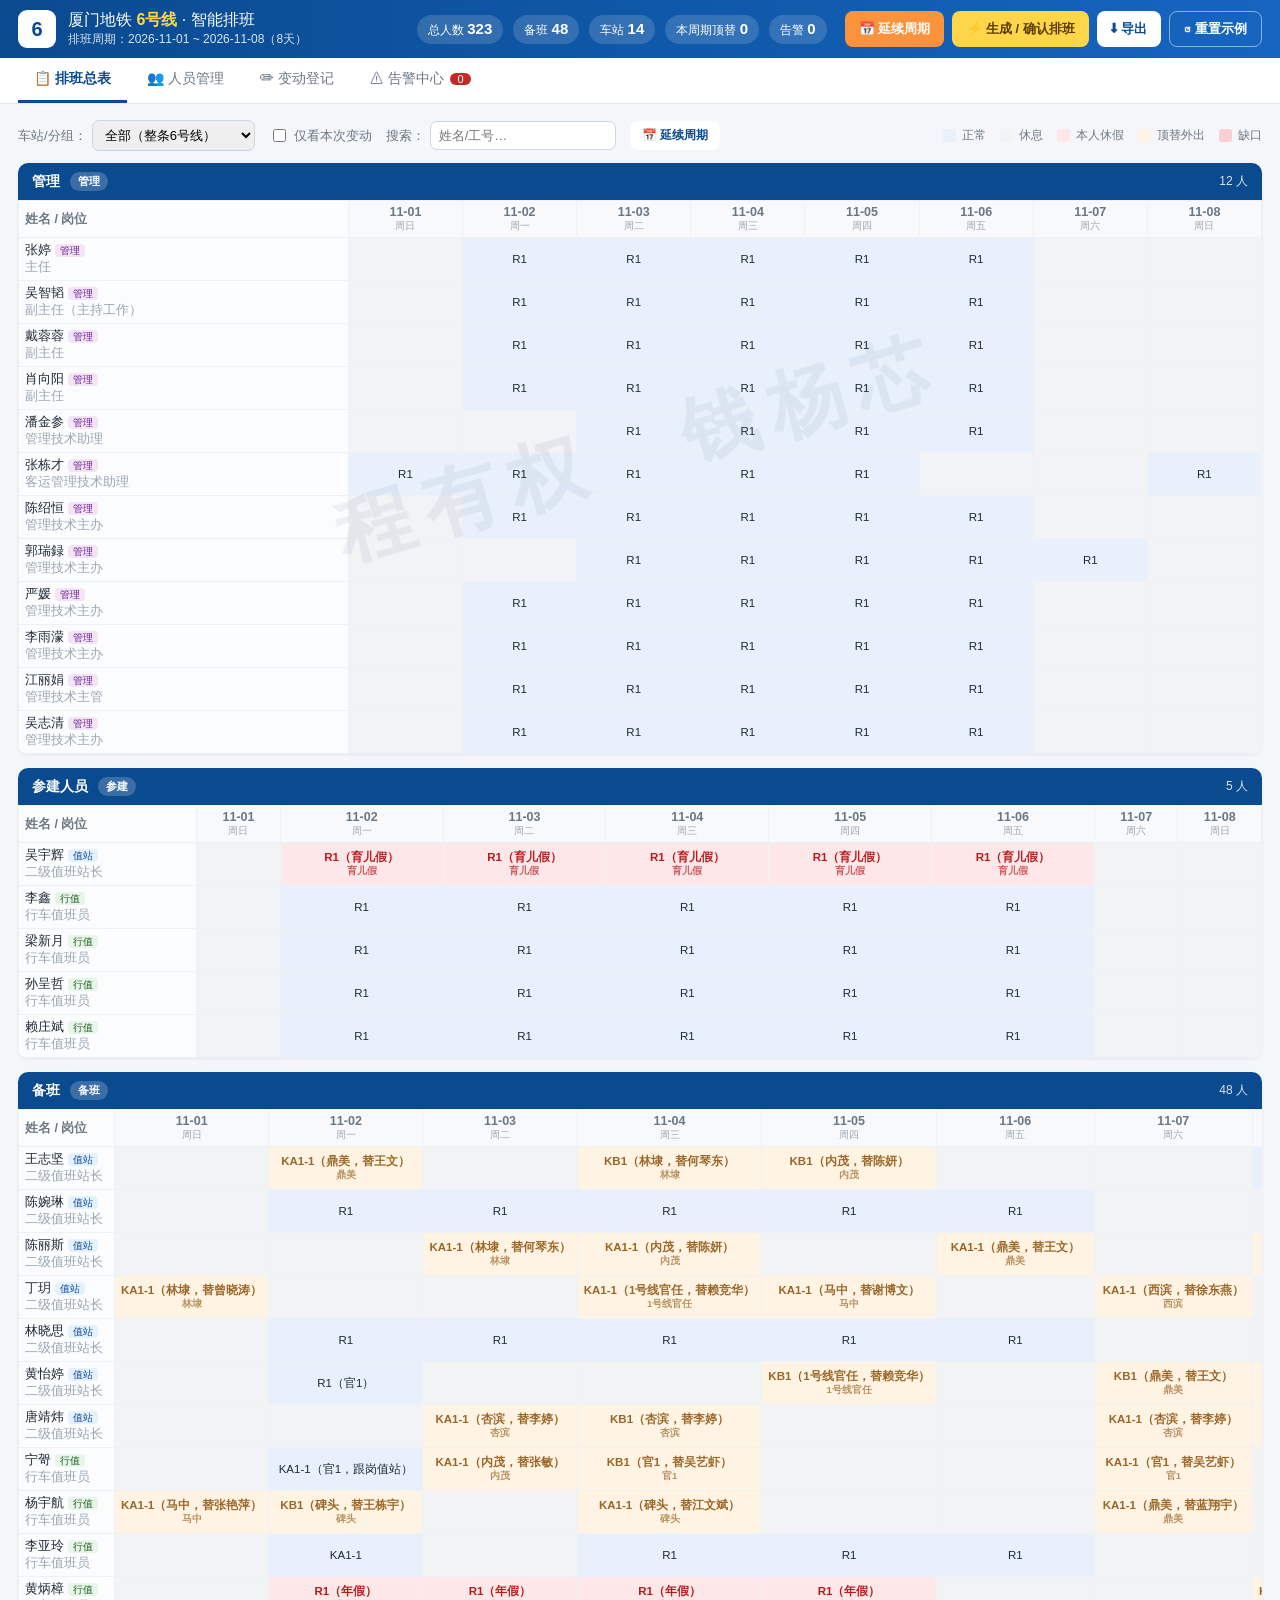
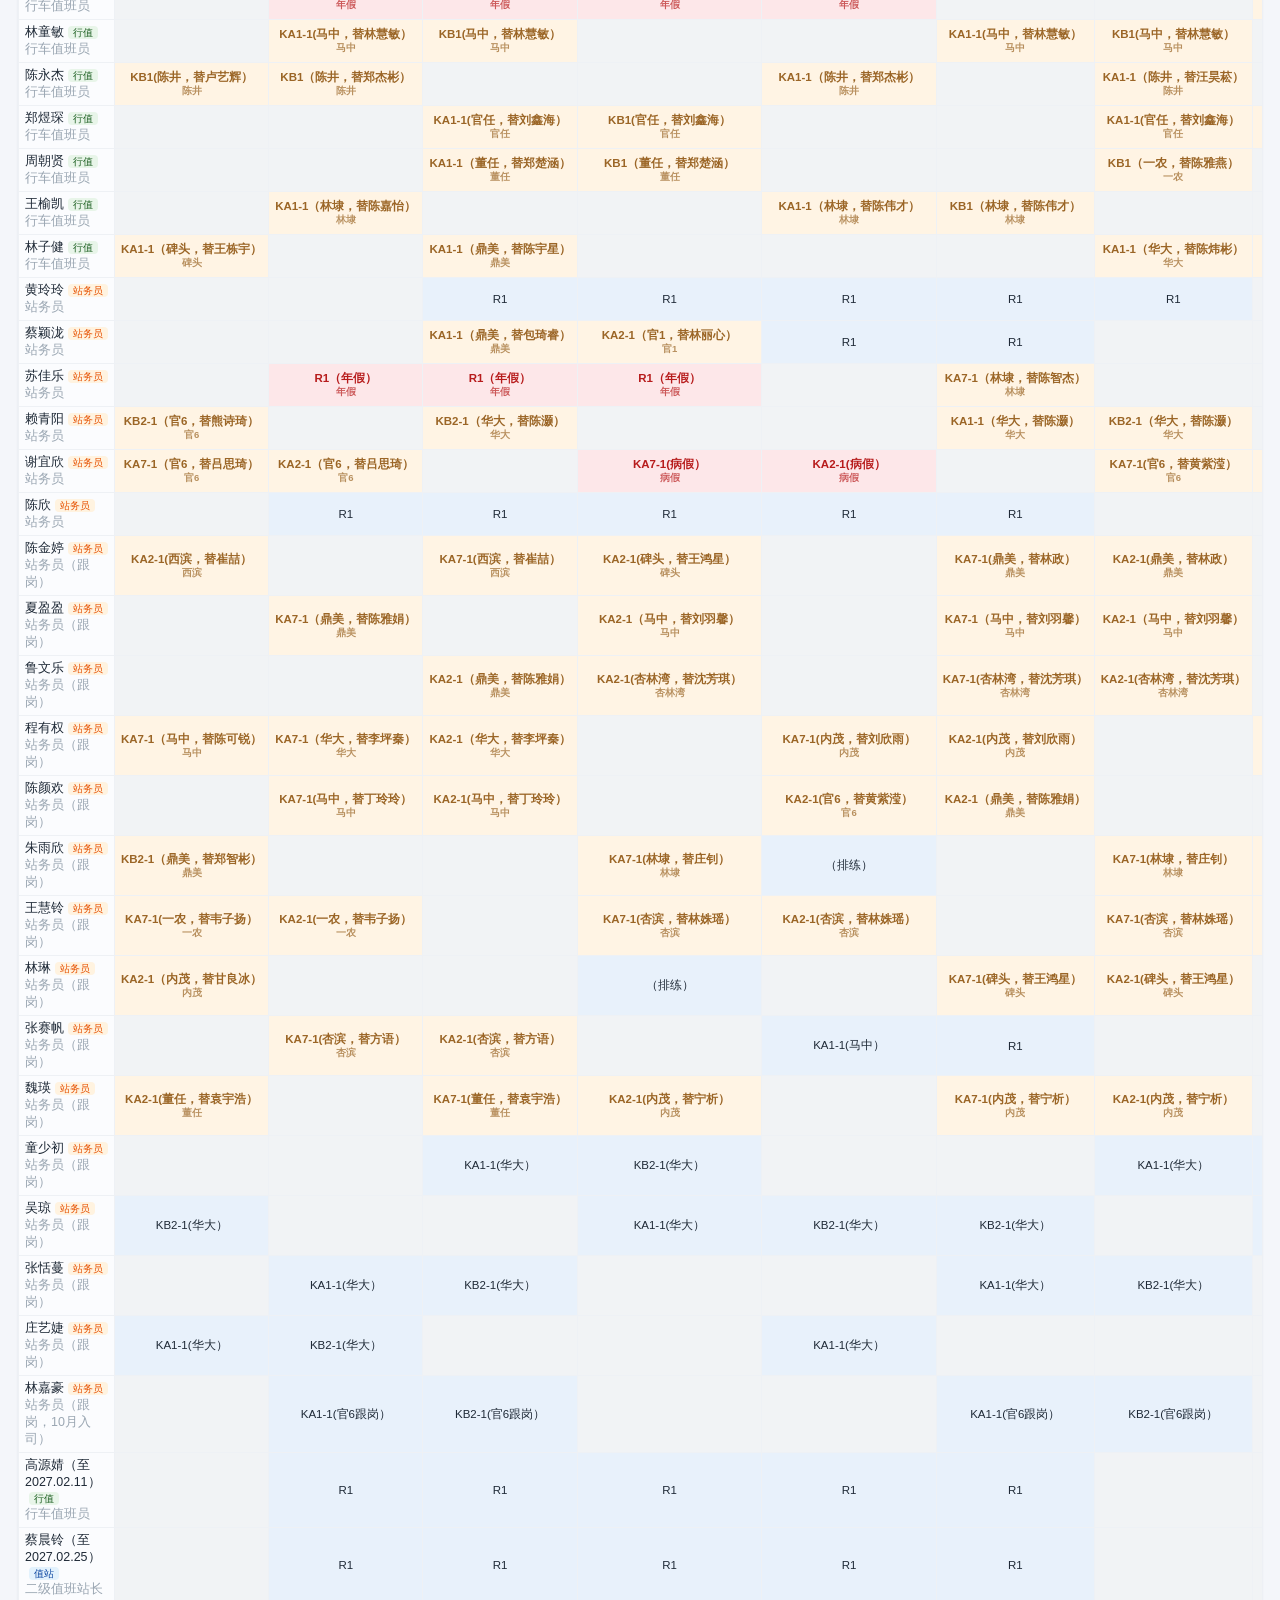
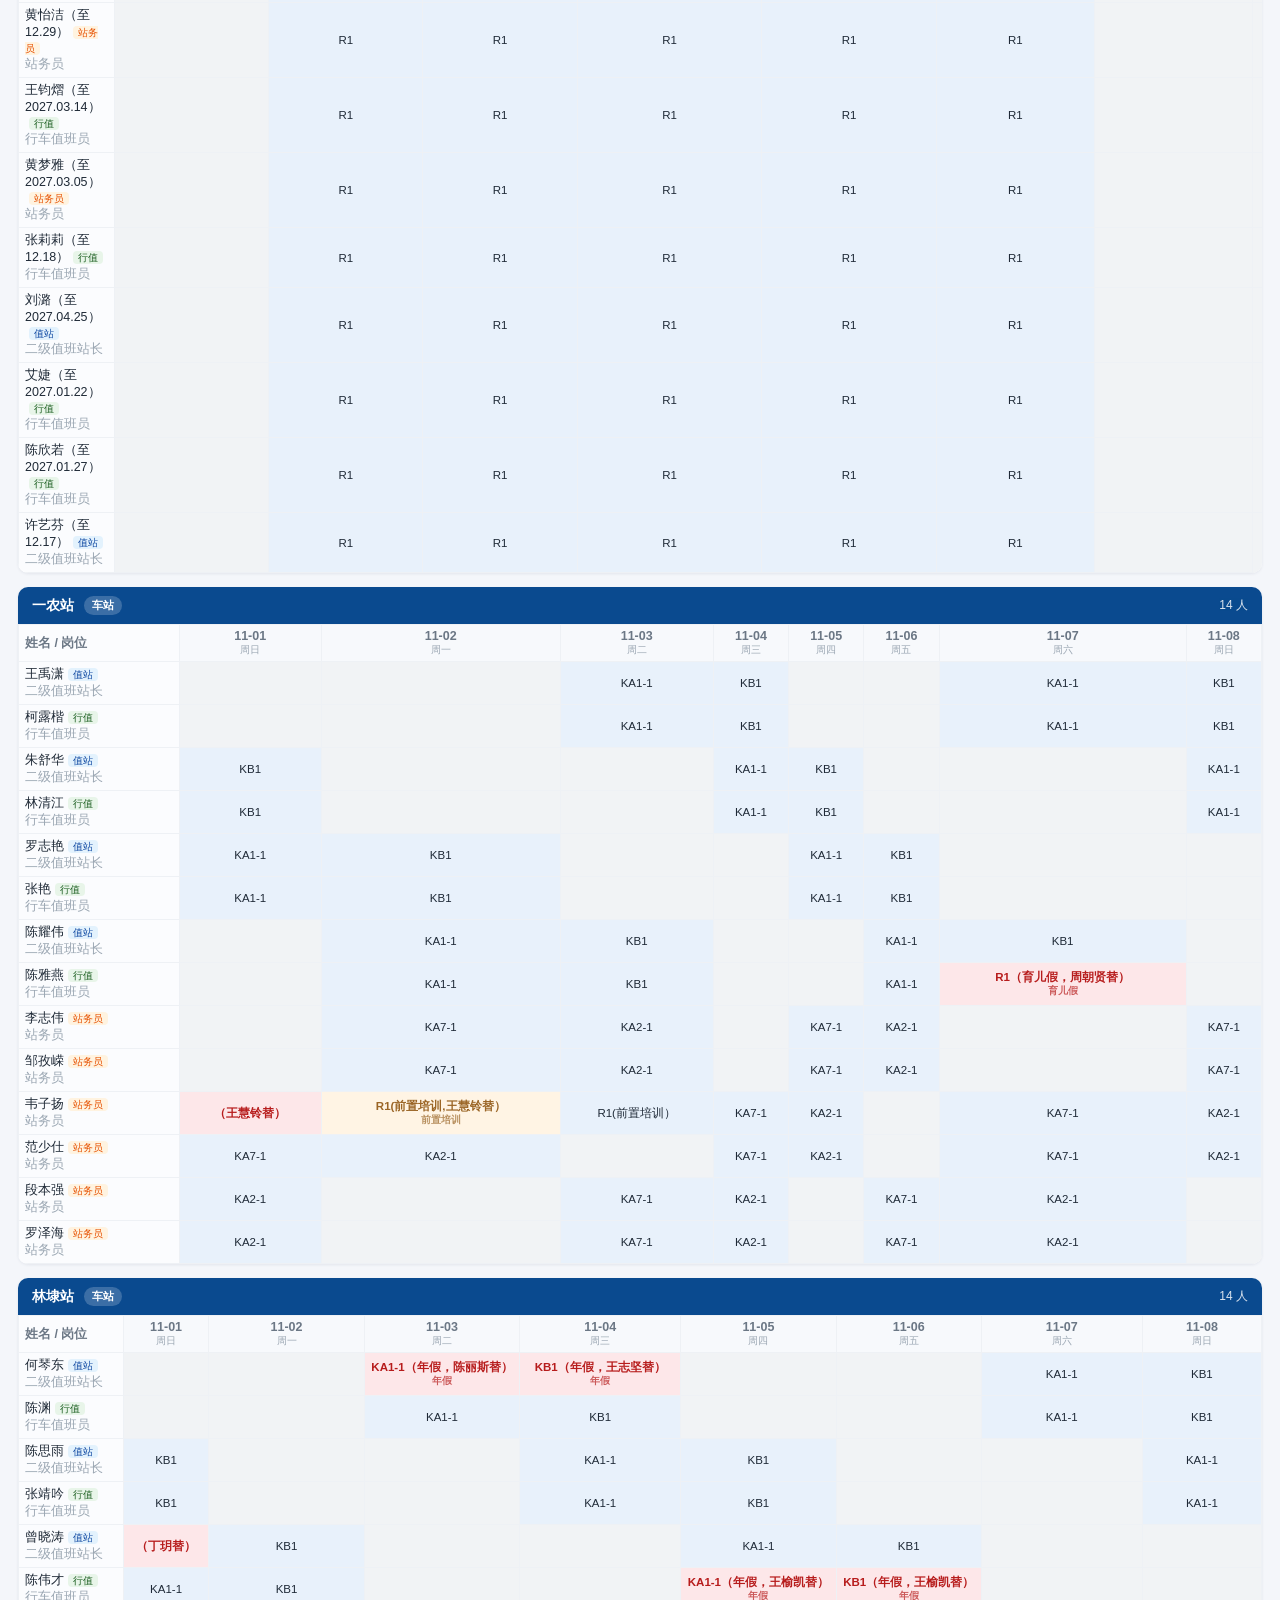
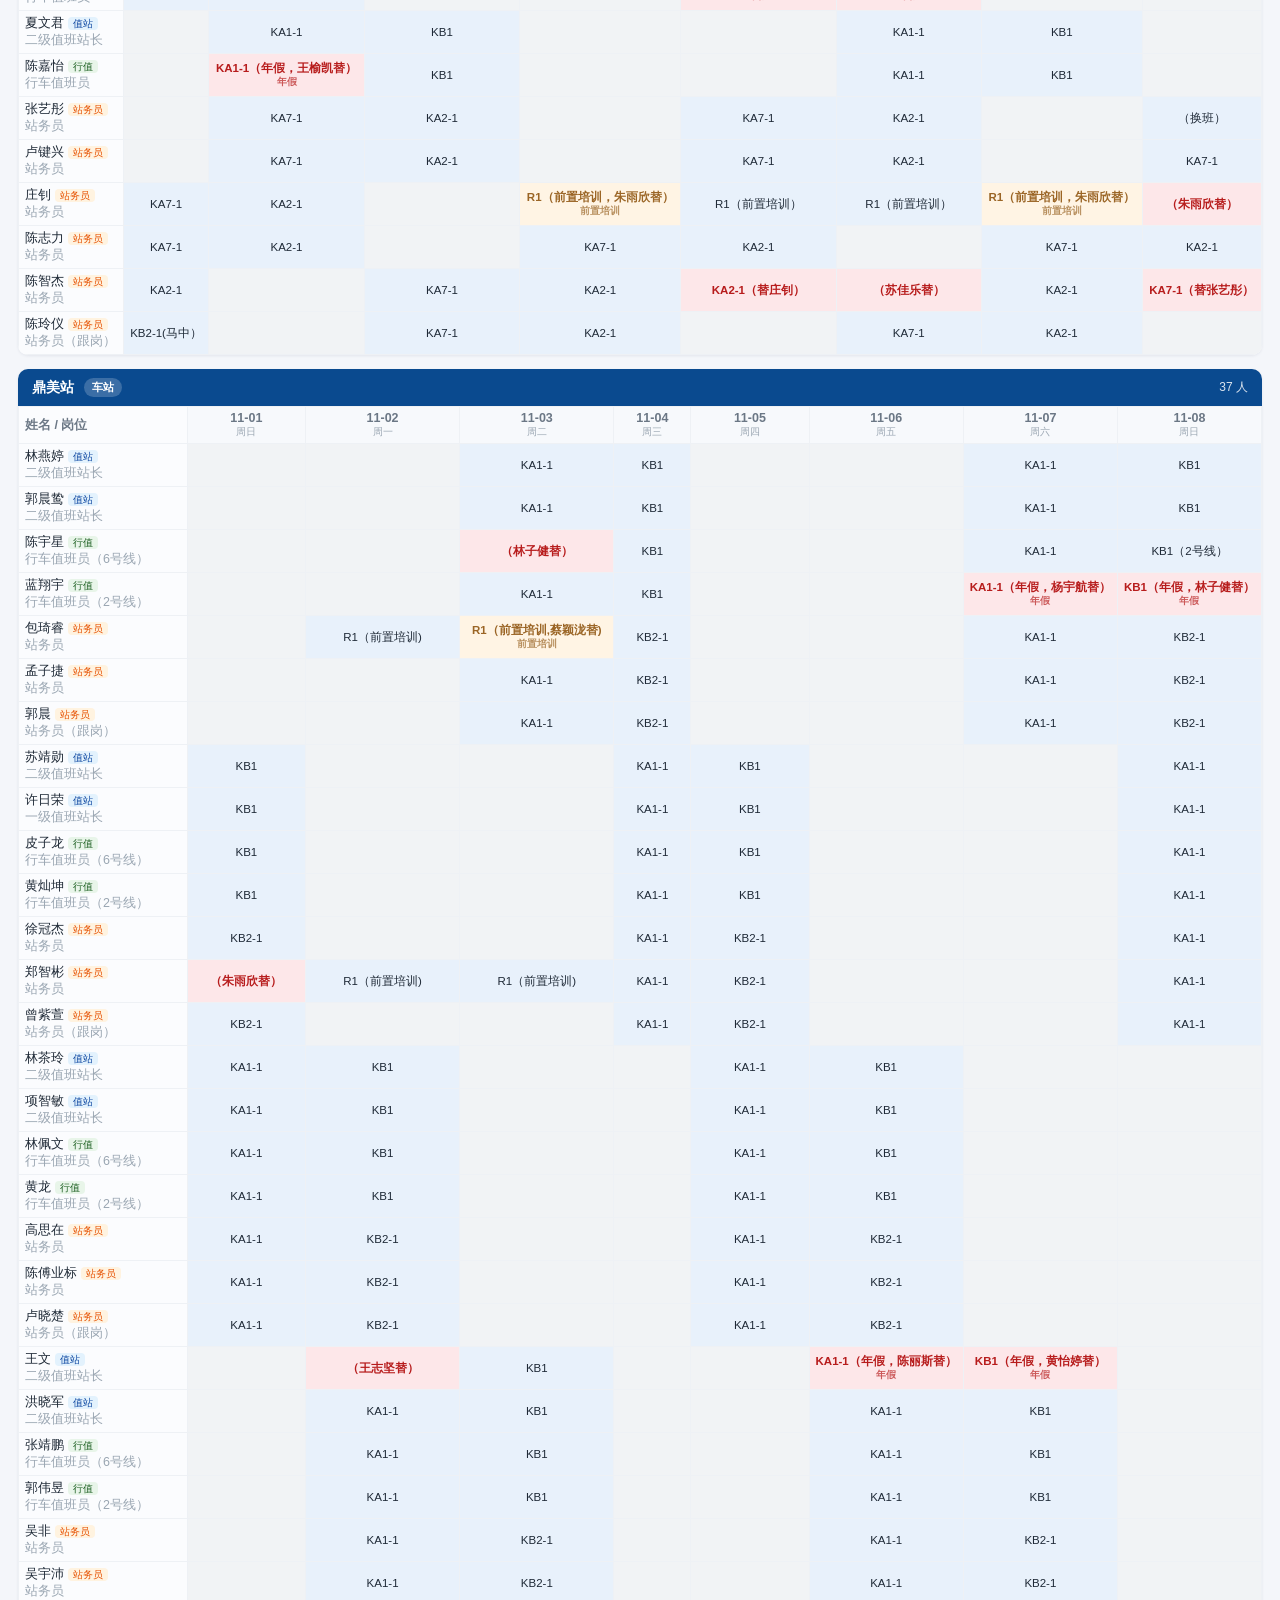
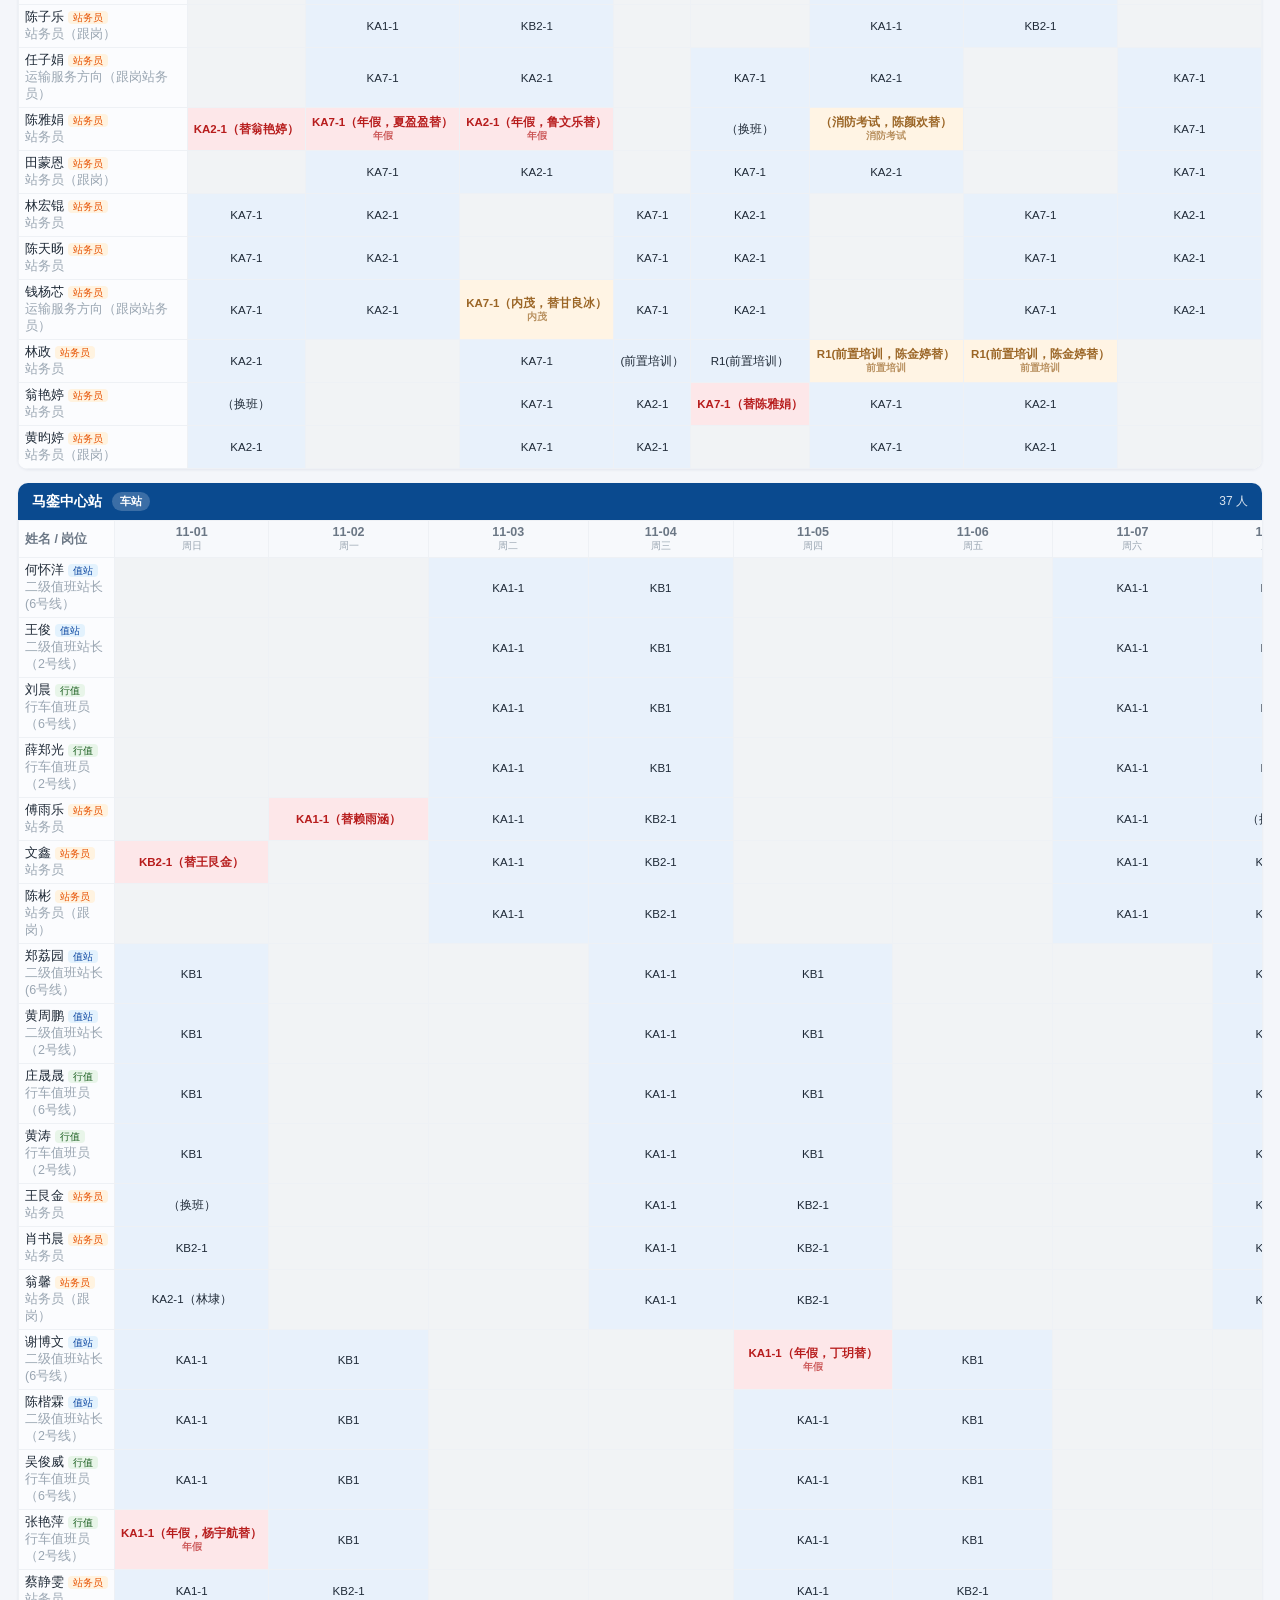
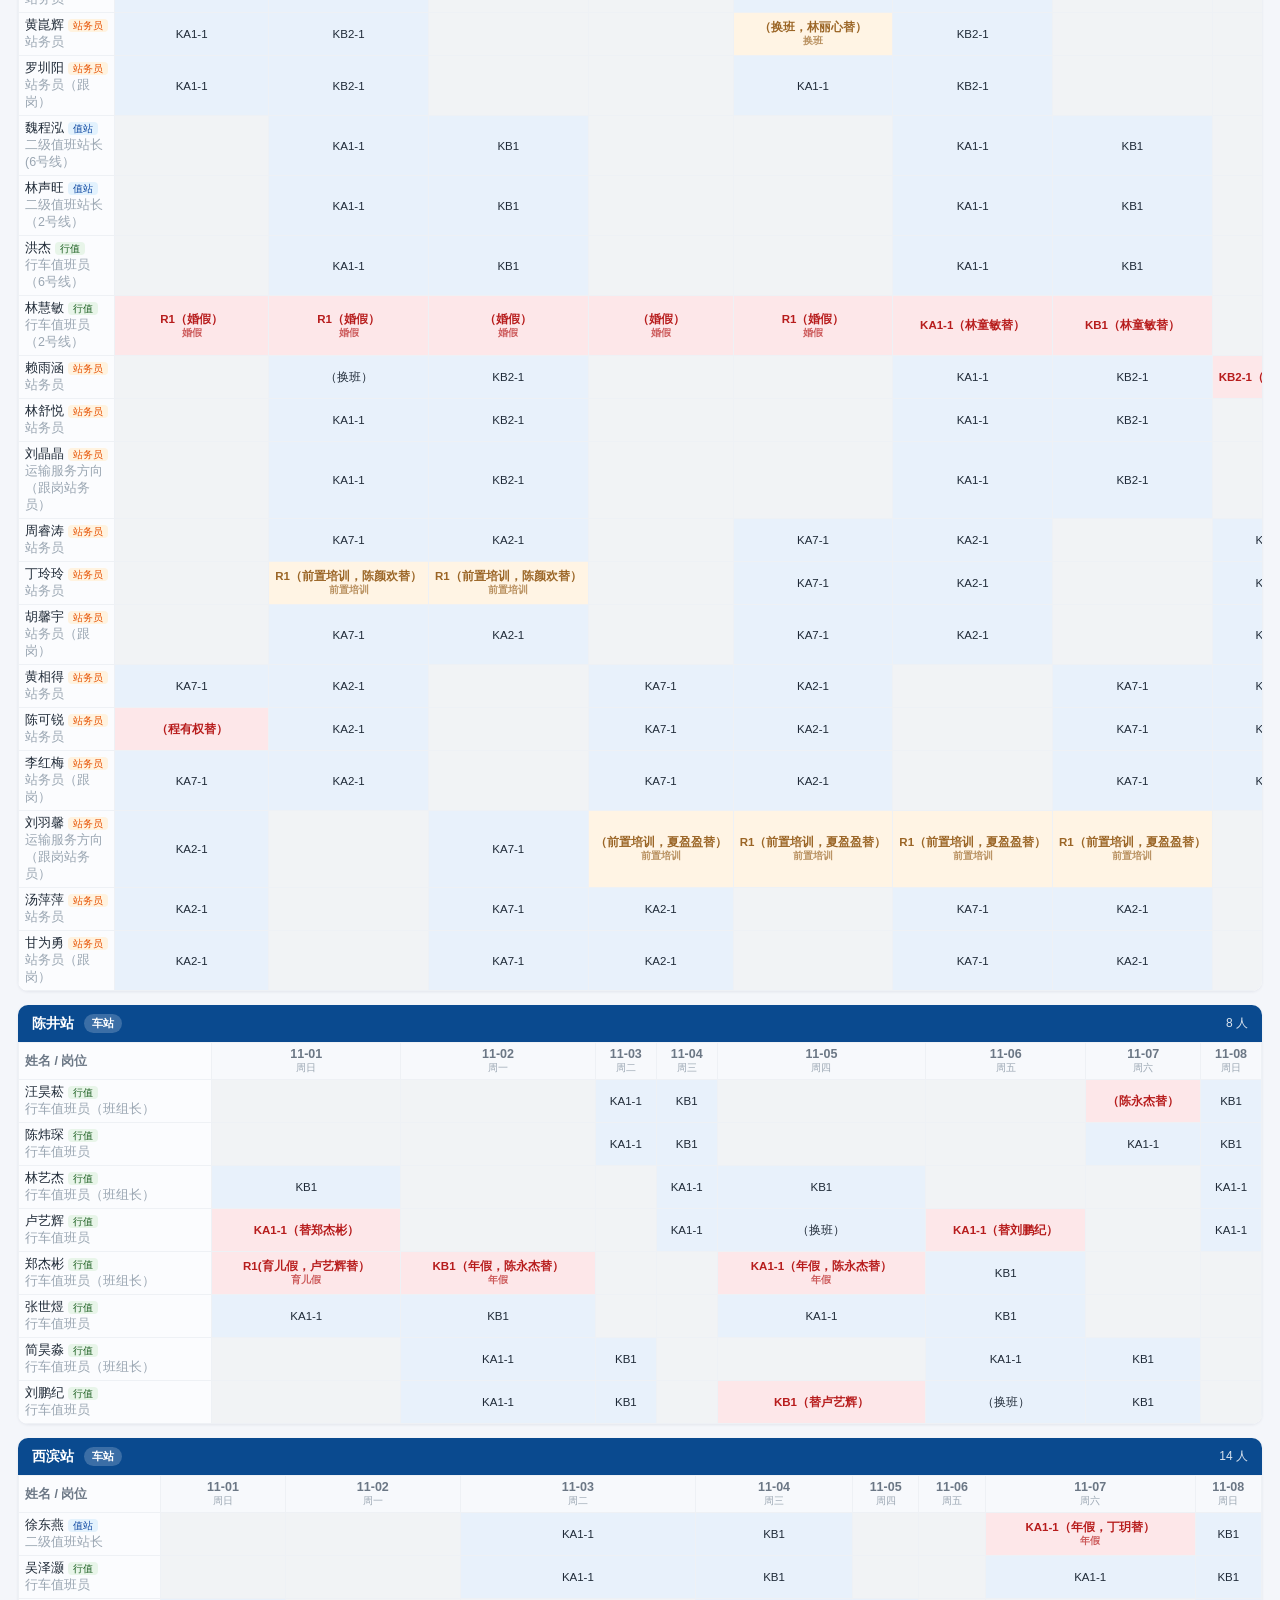
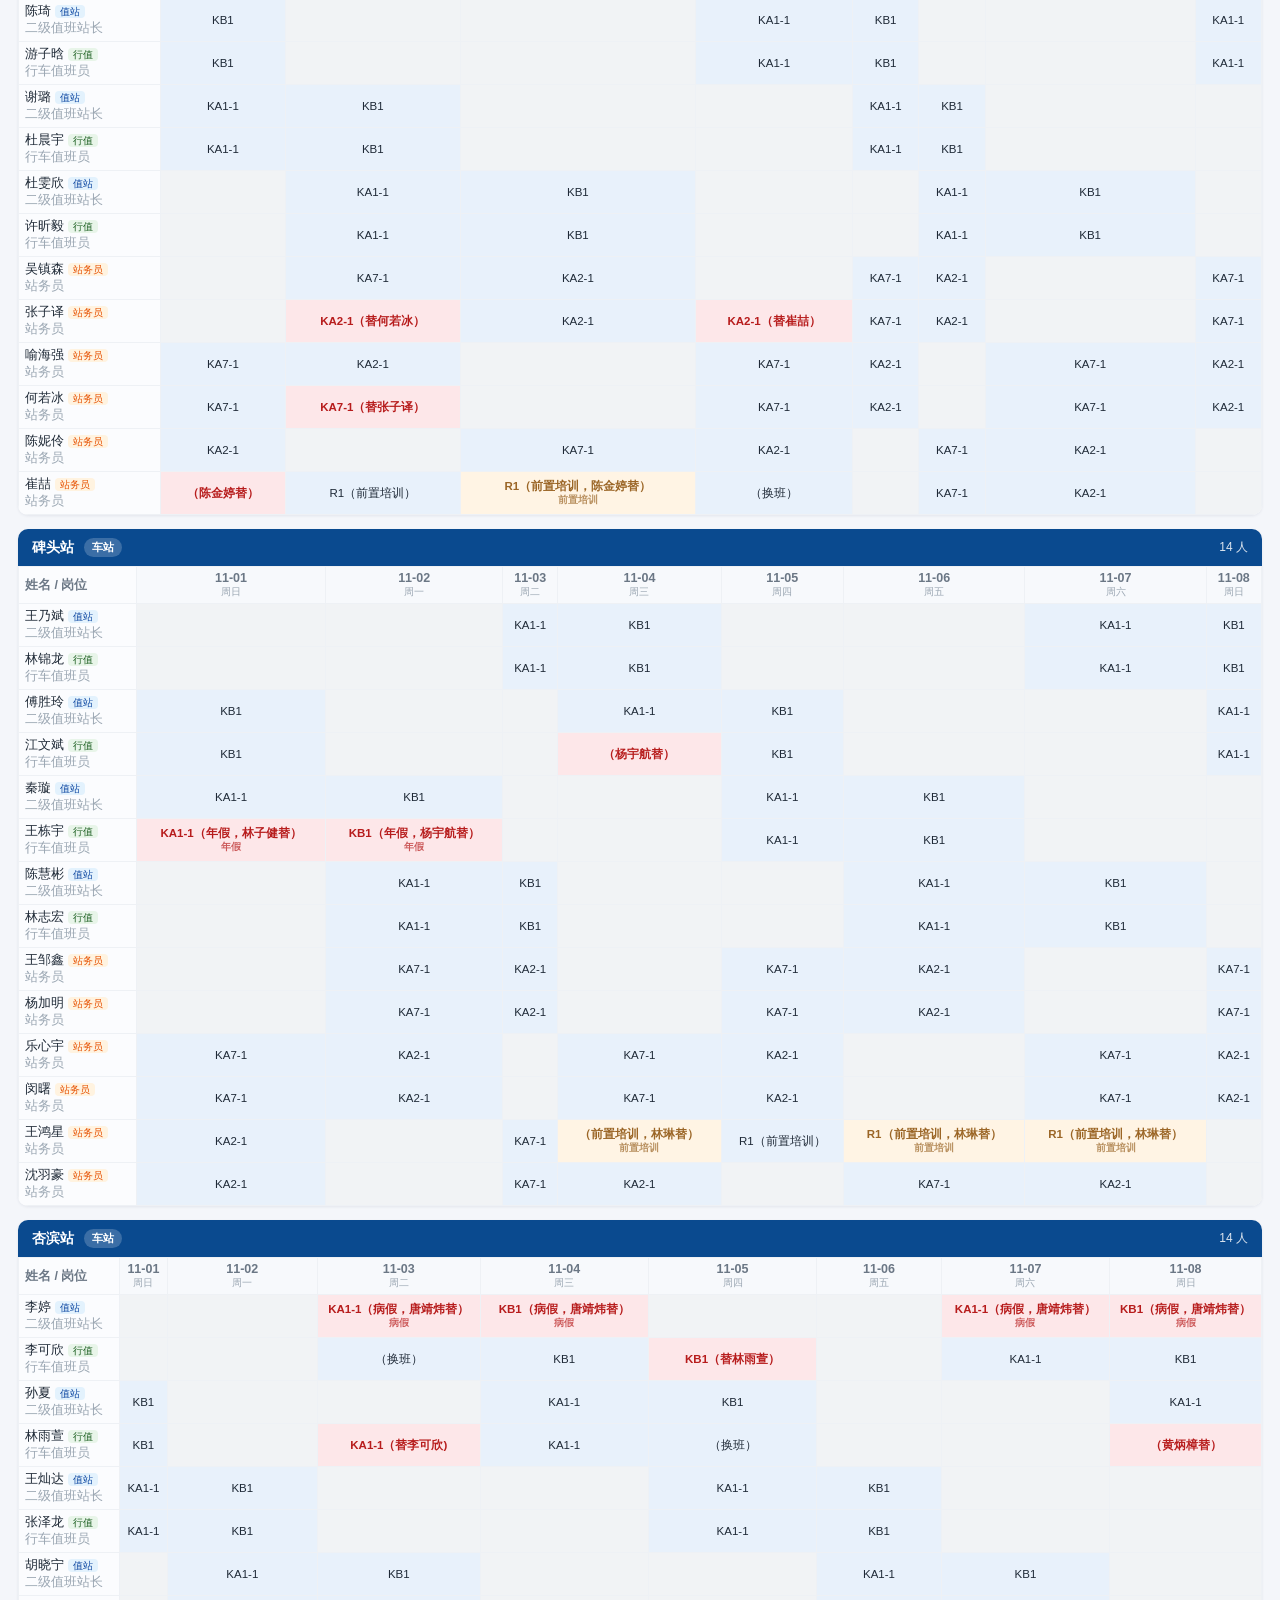
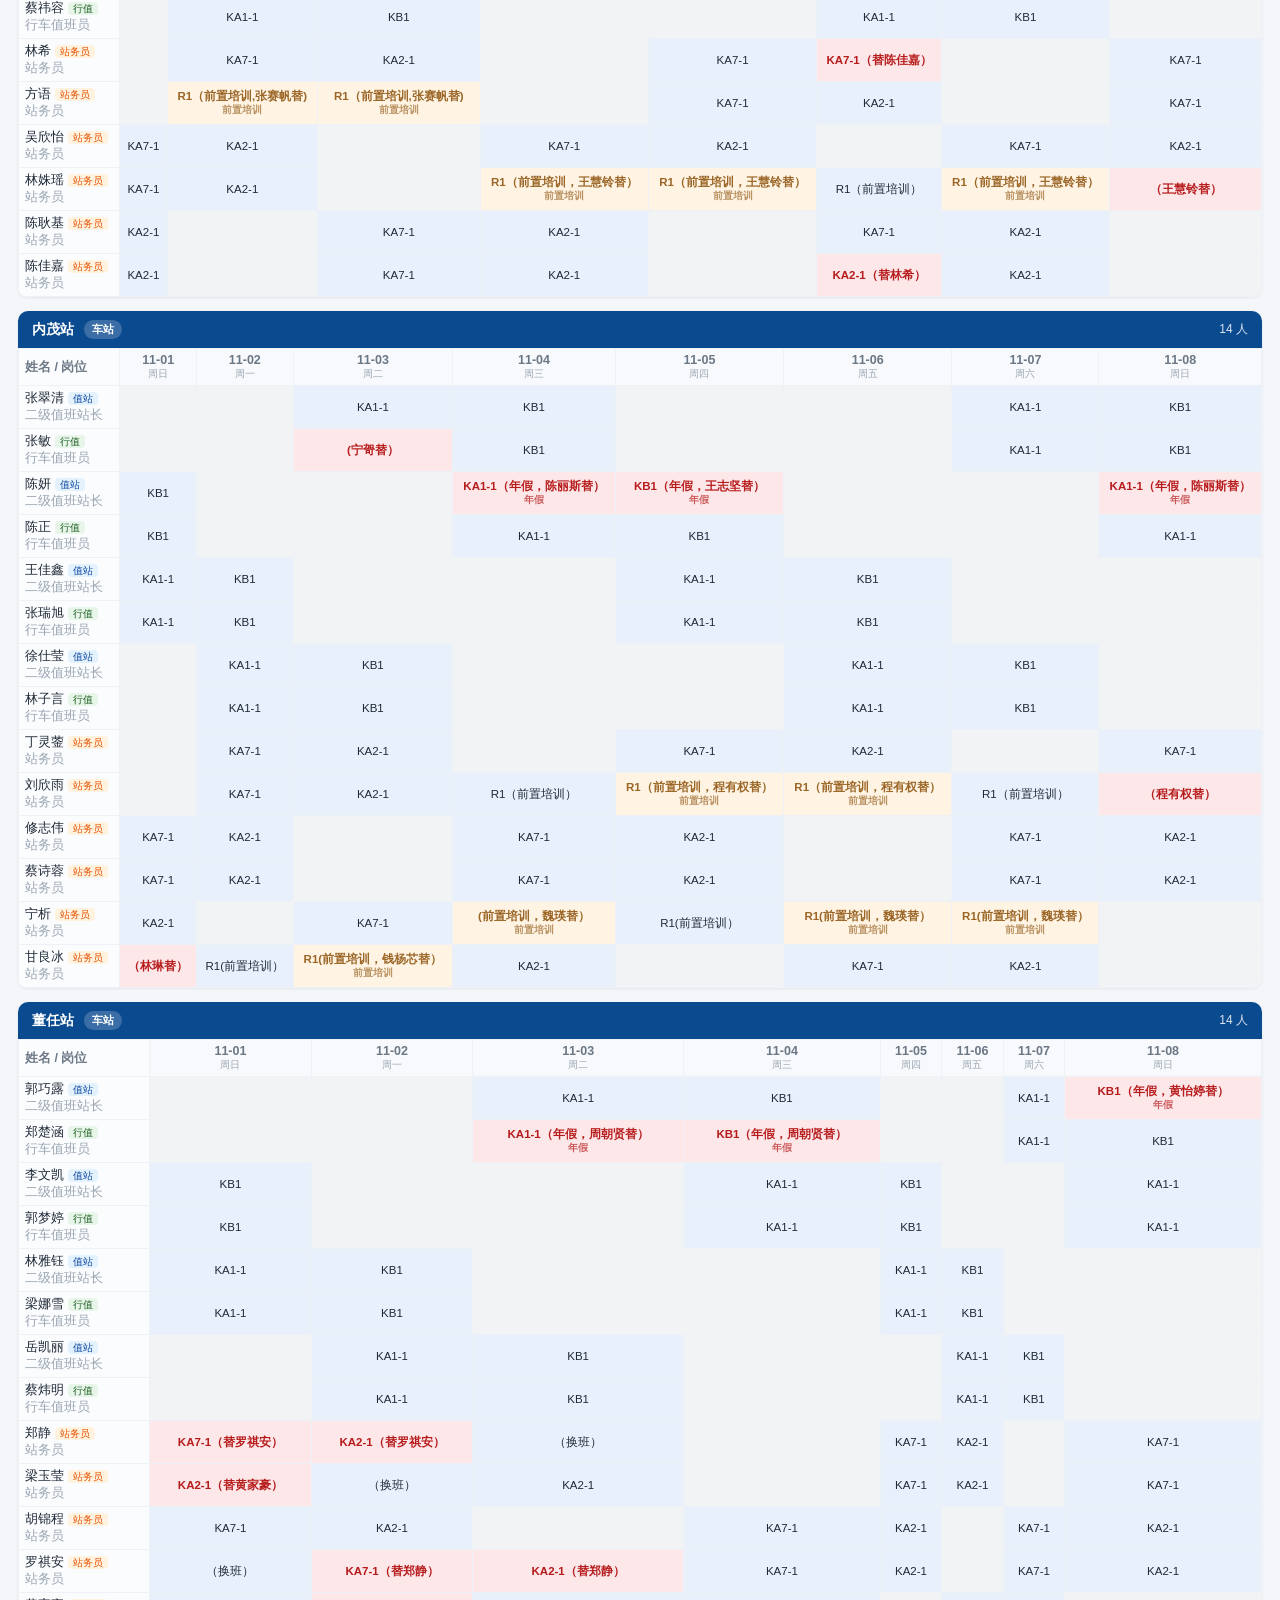
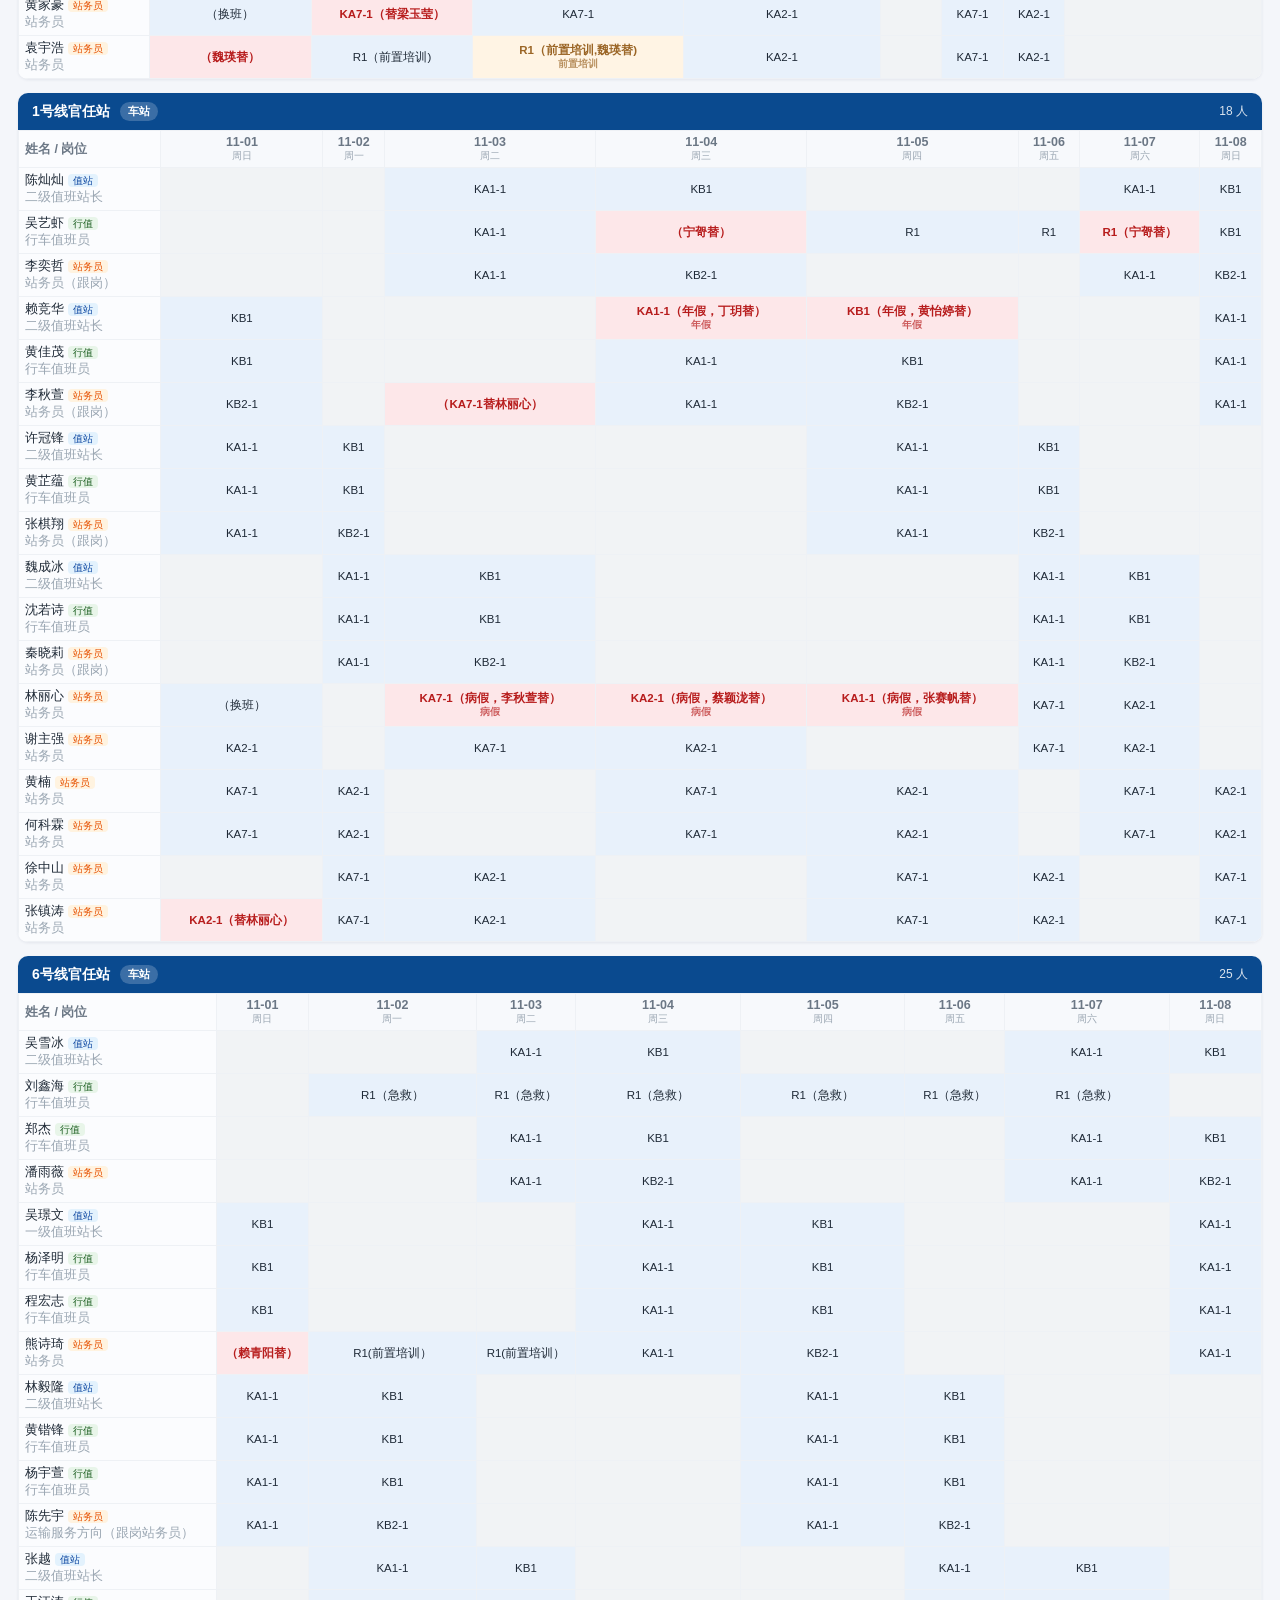
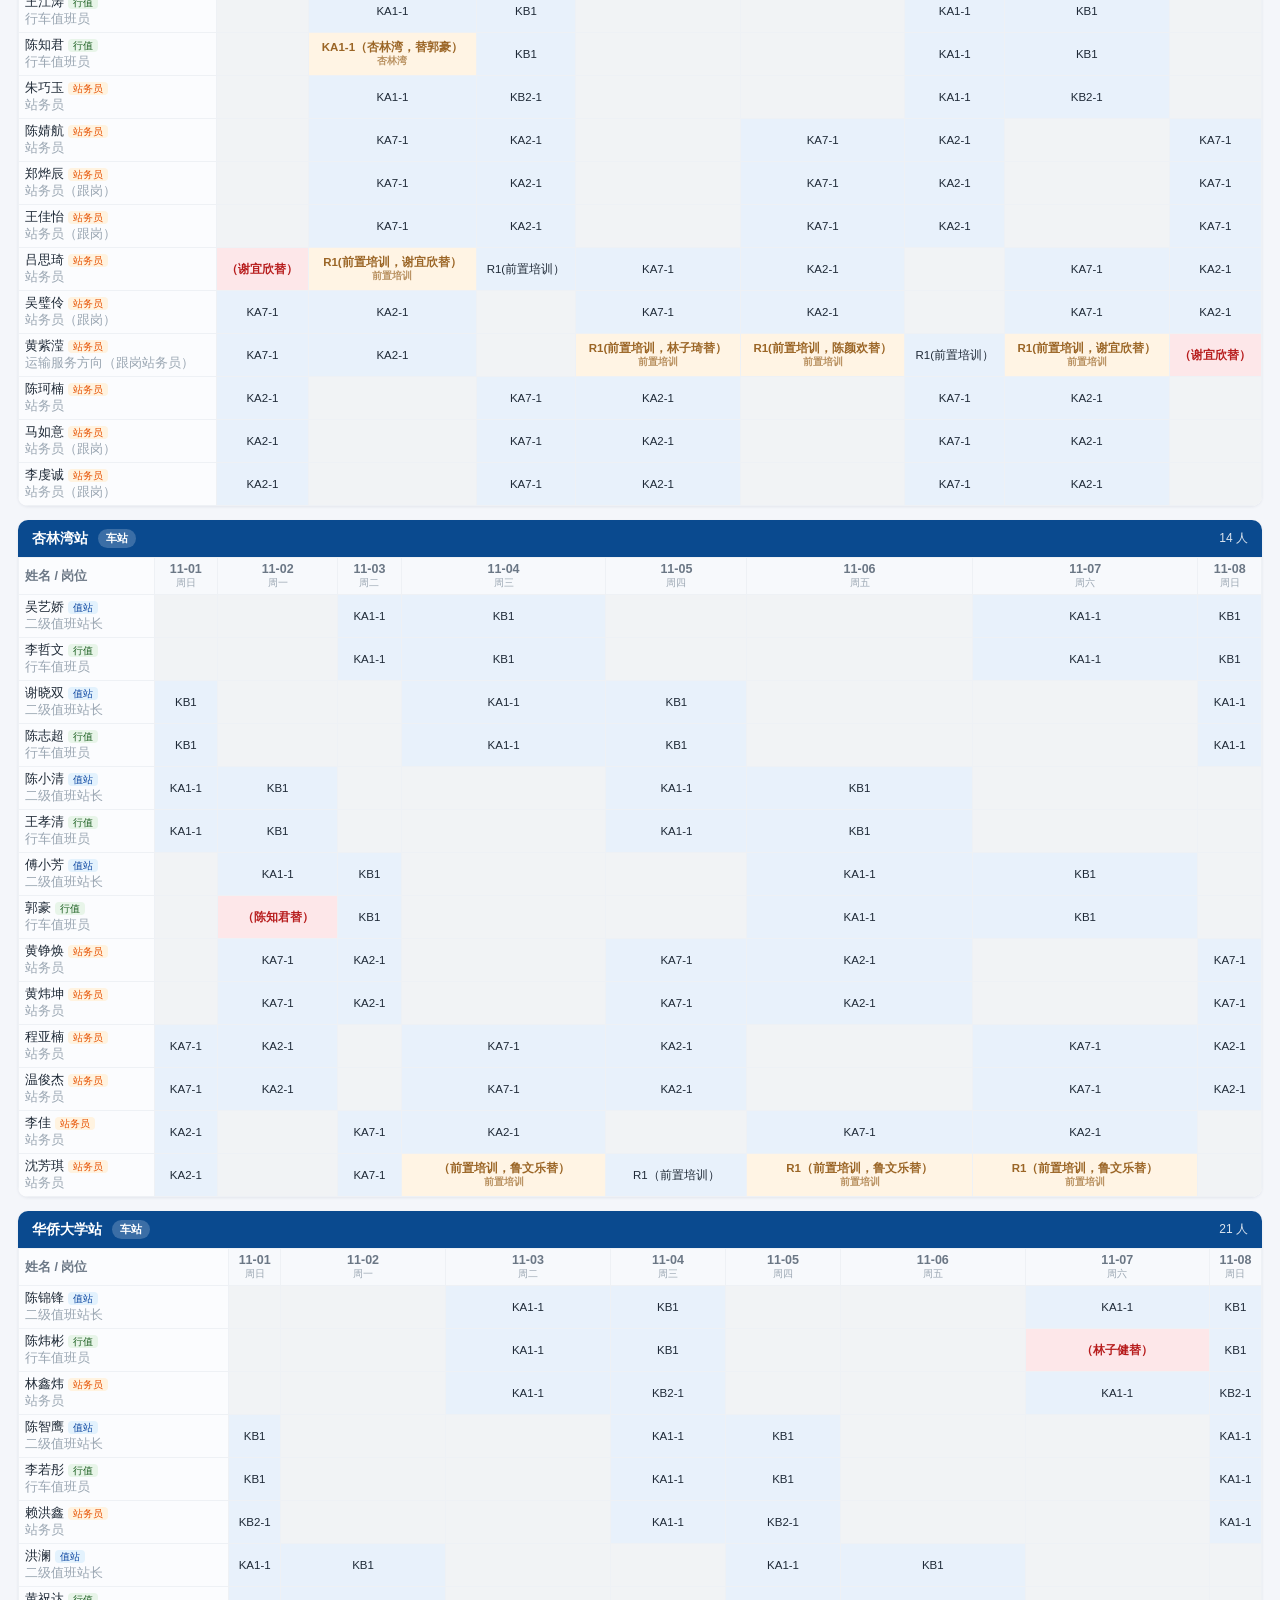
==== index.html @ 03c0f7d0 "厦门地铁6号线智能排班系统 v1.0（含周期延续/资质工时卡控/水印）" ====
<!DOCTYPE html>
<html lang="zh-CN">
<head>
  <meta charset="UTF-8" />
  <meta name="viewport" content="width=device-width, initial-scale=1.0" />
  <title>厦门地铁6号线 · 智能排班系统</title>
  <link rel="stylesheet" href="styles.css" />
</head>
<body>
  <header class="topbar">
    <div class="brand">
      <span class="logo">6</span>
      <div>
        <div class="title">厦门地铁 <b>6号线</b> · 智能排班</div>
        <div class="sub" id="periodLabel">排班周期加载中…</div>
      </div>
    </div>
    <div class="stats" id="topStats"></div>
    <div class="actions">
      <button id="btnExtToggleTop" class="btn accent">📅 延续周期</button>
      <button id="btnGenerate" class="btn primary">⚡ 生成 / 确认排班</button>
      <button id="btnExport" class="btn">⬇ 导出</button>
      <button id="btnReset" class="btn ghost">↺ 重置示例</button>
    </div>
  </header>

  <div class="watermark" aria-hidden="true">程有权　钱杨芯</div>

  <nav class="tabs">
    <button class="tab active" data-tab="schedule">📋 排班总表</button>
    <button class="tab" data-tab="people">👥 人员管理</button>
    <button class="tab" data-tab="changes">✏ 变动登记</button>
    <button class="tab" data-tab="alerts">⚠ 告警中心 <span id="alertBadge" class="badge">0</span></button>
  </nav>

  <main>
    <!-- 排班总表 -->
    <section id="tab-schedule" class="panel active">
      <div class="toolbar">
        <label>车站/分组：
          <select id="sectionFilter"></select>
        </label>
        <label><input type="checkbox" id="onlyChanged" /> 仅看本次变动</label>
        <label>搜索：
          <input type="search" id="schedSearch" placeholder="姓名/工号…" />
        </label>
        <button id="btnExtToggle" class="btn sm">📅 延续周期</button>
        <span class="legend">
          <i class="lg normal"></i>正常 <i class="lg rest"></i>休息
          <i class="lg leave"></i>本人休假 <i class="lg sub"></i>顶替外出 <i class="lg warn"></i>缺口
        </span>
      </div>
      <div class="ext-bar" id="extBar" style="display:none">
        <span class="ext-title">📅 周期延续</span>
        <label>延续 <input type="number" id="extWeeks" value="1" min="1" max="12" /> 个周期（每周期8天）</label>
        <label class="chk"><input type="checkbox" id="extKeep" /> 复用原周期休假/顶替标注</label>
        <button id="btnExtend" class="btn primary sm">延伸并生成</button>
        <button id="btnExtReset" class="btn ghost sm">回到原周期</button>
        <span id="extInfo" class="ext-info"></span>
      </div>
      <div id="scheduleArea" class="schedule-area"></div>
    </section>

    <!-- 人员管理 -->
    <section id="tab-people" class="panel">
      <div class="toolbar">
        <label>性质：
          <select id="peopleType">
            <option value="">全部</option>
            <option value="备班">备班</option>
            <option value="普通">正岗</option>
          </select>
        </label>
        <label>角色：
          <select id="peopleRole">
            <option value="">全部</option>
            <option>值站</option><option>行值</option><option>站务员</option><option>管理</option>
          </select>
        </label>
        <label>搜索：
          <input type="search" id="peopleSearch" placeholder="姓名/工号/岗位…" />
        </label>
      </div>
      <div id="peopleArea" class="people-area"></div>
    </section>

    <!-- 变动登记 -->
    <section id="tab-changes" class="panel">
      <div class="change-grid">
        <div class="card">
          <h3>① 登记休假 / 抽离</h3>
          <div class="form-row">
            <label>人员 <select id="chgPerson"></select></label>
          </div>
          <div class="form-row">
            <label>类型
              <select id="chgLeave">
                <option>年假</option><option>病假</option><option>事假</option>
                <option>育儿假</option><option>婚假</option><option>产假</option>
                <option>培训</option><option>其他</option>
              </select>
            </label>
          </div>
          <div class="form-row" id="chgDates"></div>
          <button id="btnAddLeave" class="btn primary">＋ 登记变动</button>
        </div>
        <div class="card">
          <h3>② 已登记变动</h3>
          <div id="overrideList" class="override-list"></div>
          <p class="hint">登记后点击右上角「⚡ 生成 / 确认排班」即可自动顶替。</p>
        </div>
      </div>
    </section>

    <!-- 告警中心 -->
    <section id="tab-alerts" class="panel">
      <div id="alertArea" class="alert-area"></div>
    </section>
  </main>

  <div id="toast" class="toast"></div>

  <script src="engine.js"></script>
  <script src="seedc.js"></script>
  <script src="app.js"></script>
</body>
</html>
---- styles.css ----
:root{
  --blue:#0a4a8f; --blue2:#1565c0; --line:#1a73e8;
  --bg:#f4f6fa; --panel:#fff; --ink:#1f2a37; --muted:#6b7785;
  --normal:#e8f1fb; --rest:#f1f3f5; --leave:#fde7e9; --sub:#fff3e0; --warn:#f8d0d4;
  --green:#2e7d32; --amber:#b26a00; --red:#c62828;
}
*{box-sizing:border-box}
body{margin:0;font-family:-apple-system,"Segoe UI","PingFang SC","Microsoft YaHei",sans-serif;
  background:var(--bg);color:var(--ink);font-size:14px}

/* 顶栏 */
.topbar{display:flex;align-items:center;gap:18px;padding:10px 18px;background:linear-gradient(90deg,var(--blue),var(--blue2));color:#fff}
.brand{display:flex;align-items:center;gap:12px}
.logo{width:38px;height:38px;border-radius:9px;background:#fff;color:var(--blue);font-weight:800;
  display:flex;align-items:center;justify-content:center;font-size:20px}
.title{font-size:16px}.title b{color:#ffd54a}
.sub{font-size:12px;opacity:.85}
.stats{display:flex;gap:10px;margin-left:auto;flex-wrap:wrap}
.stats .chip{background:rgba(255,255,255,.15);padding:5px 11px;border-radius:20px;font-size:12px;white-space:nowrap}
.stats .chip b{font-size:15px}
.actions{display:flex;gap:8px}
.btn{border:0;padding:8px 14px;border-radius:8px;cursor:pointer;font-size:13px;background:#fff;color:var(--blue);font-weight:600}
.btn.primary{background:#ffd54a;color:#5a3d00}
.btn.ghost{background:transparent;color:#fff;border:1px solid rgba(255,255,255,.5)}
.btn.accent{background:#fb923c;color:#fff}
.btn.accent:hover{filter:brightness(1.05)}
.btn:hover{filter:brightness(.96)}

/* tabs */
.tabs{display:flex;gap:4px;padding:0 18px;background:#fff;border-bottom:1px solid #e3e8ef}
.tab{border:0;background:none;padding:12px 16px;cursor:pointer;font-size:14px;color:var(--muted);border-bottom:3px solid transparent}
.tab.active{color:var(--blue);border-bottom-color:var(--blue);font-weight:700}
.badge{background:var(--red);color:#fff;border-radius:10px;padding:0 7px;font-size:11px;margin-left:3px}

main{padding:16px 18px}
.panel{display:none}.panel.active{display:block}

/* toolbar */
.toolbar{display:flex;gap:14px;align-items:center;flex-wrap:wrap;margin-bottom:12px}
.toolbar label{font-size:13px;color:var(--muted);display:flex;align-items:center;gap:5px}
.toolbar select,.toolbar input{padding:6px 8px;border:1px solid #cdd5df;border-radius:7px;font-size:13px}
.legend{margin-left:auto;font-size:12px;color:var(--muted);display:flex;align-items:center;gap:6px}

/* 周期延续条 */
.ext-bar{display:flex;gap:14px;align-items:center;flex-wrap:wrap;margin-bottom:12px;
  padding:10px 14px;background:#eef4ff;border:1px solid #c7dcff;border-radius:10px}
.ext-bar .ext-title{font-weight:700;color:var(--blue)}
.ext-bar label{font-size:13px;color:var(--muted);display:flex;align-items:center;gap:5px}
.ext-bar input[type=number]{width:54px;padding:5px 6px;border:1px solid #cdd5df;border-radius:7px;font-size:13px}
.ext-bar .chk{display:flex;align-items:center;gap:5px}
.ext-bar .ext-info{font-size:12px;color:var(--green)}
.btn.sm{padding:6px 12px;font-size:12px}
.lg{width:13px;height:13px;border-radius:3px;display:inline-block;margin-left:8px}
.lg.normal{background:var(--normal)}.lg.rest{background:var(--rest)}
.lg.leave{background:var(--leave)}.lg.sub{background:var(--sub)}.lg.warn{background:var(--warn)}

/* 排班表 */
.schedule-area{display:flex;flex-direction:column;gap:14px}
.sec-card{background:var(--panel);border-radius:10px;box-shadow:0 1px 3px rgba(20,40,80,.08);overflow:hidden}
.sec-head{padding:9px 14px;background:var(--blue);color:#fff;font-weight:700;display:flex;align-items:center;gap:10px}
.sec-head .kind{font-size:11px;background:rgba(255,255,255,.2);padding:2px 8px;border-radius:10px}
.sec-head .cnt{margin-left:auto;font-weight:400;font-size:12px;opacity:.85}
table.sched{width:100%;border-collapse:collapse;font-size:12.5px}
table.sched th,table.sched td{border:1px solid #eef1f5;padding:4px 6px;text-align:center}
table.sched thead th{background:#f7f9fc;color:var(--muted);position:sticky;top:0}
table.sched th.name,table.sched td.name{text-align:left;min-width:96px;background:#fbfcfe;position:sticky;left:0}
.th-date{white-space:nowrap}
.th-date small{display:block;font-weight:400;color:#9aa6b2}
.role-tag{font-size:10px;padding:1px 5px;border-radius:4px;margin-left:4px}
.rt-值站{background:#e3f2fd;color:#0d47a1}.rt-行值{background:#e8f5e9;color:#1b5e20}
.rt-站务员{background:#fff3e0;color:#e65100}.rt-管理{background:#f3e5f5;color:#6a1b9a}
.cell{white-space:nowrap;font-size:11.5px}
.cell.normal{background:var(--normal)}
.cell.rest{background:var(--rest);color:#b8c0c9}
.cell.leave{background:var(--leave);color:#b71c1c;font-weight:600}
.cell.sub{background:var(--sub);color:#8a4b00;font-weight:600}
.cell.warn{background:var(--warn);color:#b71c1c;font-weight:700;outline:1px solid #e57373}
.cell.changed{outline:2px solid #1a73e8;outline-offset:-2px}
.cell .mini{font-size:9.5px;opacity:.7;display:block}

/* 人员 */
.people-area{display:grid;grid-template-columns:repeat(auto-fill,minmax(280px,1fr));gap:12px}
.pcard{background:#fff;border-radius:10px;padding:12px 14px;box-shadow:0 1px 3px rgba(20,40,80,.08);border-left:4px solid var(--blue)}
.pcard.is-reserve{border-left-color:#e65100}
.pcard h4{margin:0 0 4px;font-size:15px;display:flex;align-items:center;gap:6px}
.pcard .meta{color:var(--muted);font-size:12px;margin-bottom:8px}
.pcard .certs{display:flex;gap:5px;flex-wrap:wrap;margin-bottom:8px}
.cert{font-size:11px;padding:1px 7px;border-radius:10px;border:1px solid #cdd5df;color:var(--muted)}
.cert.on{background:#e8f5e9;color:#1b5e20;border-color:#a5d6a7}
.pcard .row{display:flex;gap:6px;align-items:center;margin-top:6px;flex-wrap:wrap}
.toggle{font-size:12px;padding:4px 10px;border-radius:7px;border:1px solid #cdd5df;background:#fff;cursor:pointer}
.toggle.reserve{background:#fff3e0;color:#e65100;border-color:#ffcc80}
.sel{padding:4px 6px;border:1px solid #cdd5df;border-radius:7px;font-size:12px}

/* 变动登记 */
.change-grid{display:grid;grid-template-columns:1fr 1fr;gap:14px}
.card{background:#fff;border-radius:10px;padding:16px;box-shadow:0 1px 3px rgba(20,40,80,.08)}
.card h3{margin:0 0 12px;font-size:15px}
.form-row{margin-bottom:10px}
.form-row label{display:block;font-size:12px;color:var(--muted);margin-bottom:4px}
.form-row select,.form-row input{width:100%;padding:7px;border:1px solid #cdd5df;border-radius:7px}
.dates{display:flex;gap:6px;flex-wrap:wrap}
.dates label{display:flex;align-items:center;gap:3px;background:#f4f6fa;padding:4px 7px;border-radius:6px;font-size:12px;cursor:pointer}
.override-list{max-height:300px;overflow:auto}
.ov-item{display:flex;justify-content:space-between;align-items:center;padding:7px 9px;border:1px solid #eef1f5;border-radius:7px;margin-bottom:6px;font-size:13px}
.ov-item .x{color:var(--red);cursor:pointer;font-weight:700}
.hint{color:var(--muted);font-size:12px;margin-top:8px}

/* 告警 */
.alert-area{display:flex;flex-direction:column;gap:12px}
.al-group{background:#fff;border-radius:10px;padding:12px 14px;box-shadow:0 1px 3px rgba(20,40,80,.08)}
.al-group h3{margin:0 0 8px;font-size:14px;display:flex;align-items:center;gap:8px}
.al-group .cnt{margin-left:auto;font-size:12px;background:#eef1f5;padding:1px 8px;border-radius:10px}
.al-item{padding:6px 9px;border-radius:7px;font-size:13px;margin-bottom:5px}
.al-item.error{background:var(--warn);color:#b71c1c}
.al-item.warn{background:var(--sub);color:#8a4b00}
.al-item.info{background:var(--normal);color:#0d47a1}
.empty{color:var(--muted);font-size:13px;padding:18px;text-align:center}

/* toast */
.toast{position:fixed;bottom:24px;left:50%;transform:translateX(-50%) translateY(20px);
  background:#1f2a37;color:#fff;padding:11px 20px;border-radius:9px;font-size:14px;opacity:0;
  transition:.25s;pointer-events:none;z-index:99;max-width:80vw}
.toast.show{opacity:1;transform:translateX(-50%) translateY(0)}

/* 水印 */
.watermark{position:fixed;inset:0;display:flex;align-items:center;justify-content:center;
  font-family:"Microsoft YaHei","PingFang SC",sans-serif;font-weight:800;
  font-size:min(9vw,76px);letter-spacing:.18em;white-space:nowrap;
  color:rgba(20,40,80,.06);transform:rotate(-16deg);user-select:none;
  pointer-events:none;z-index:50}
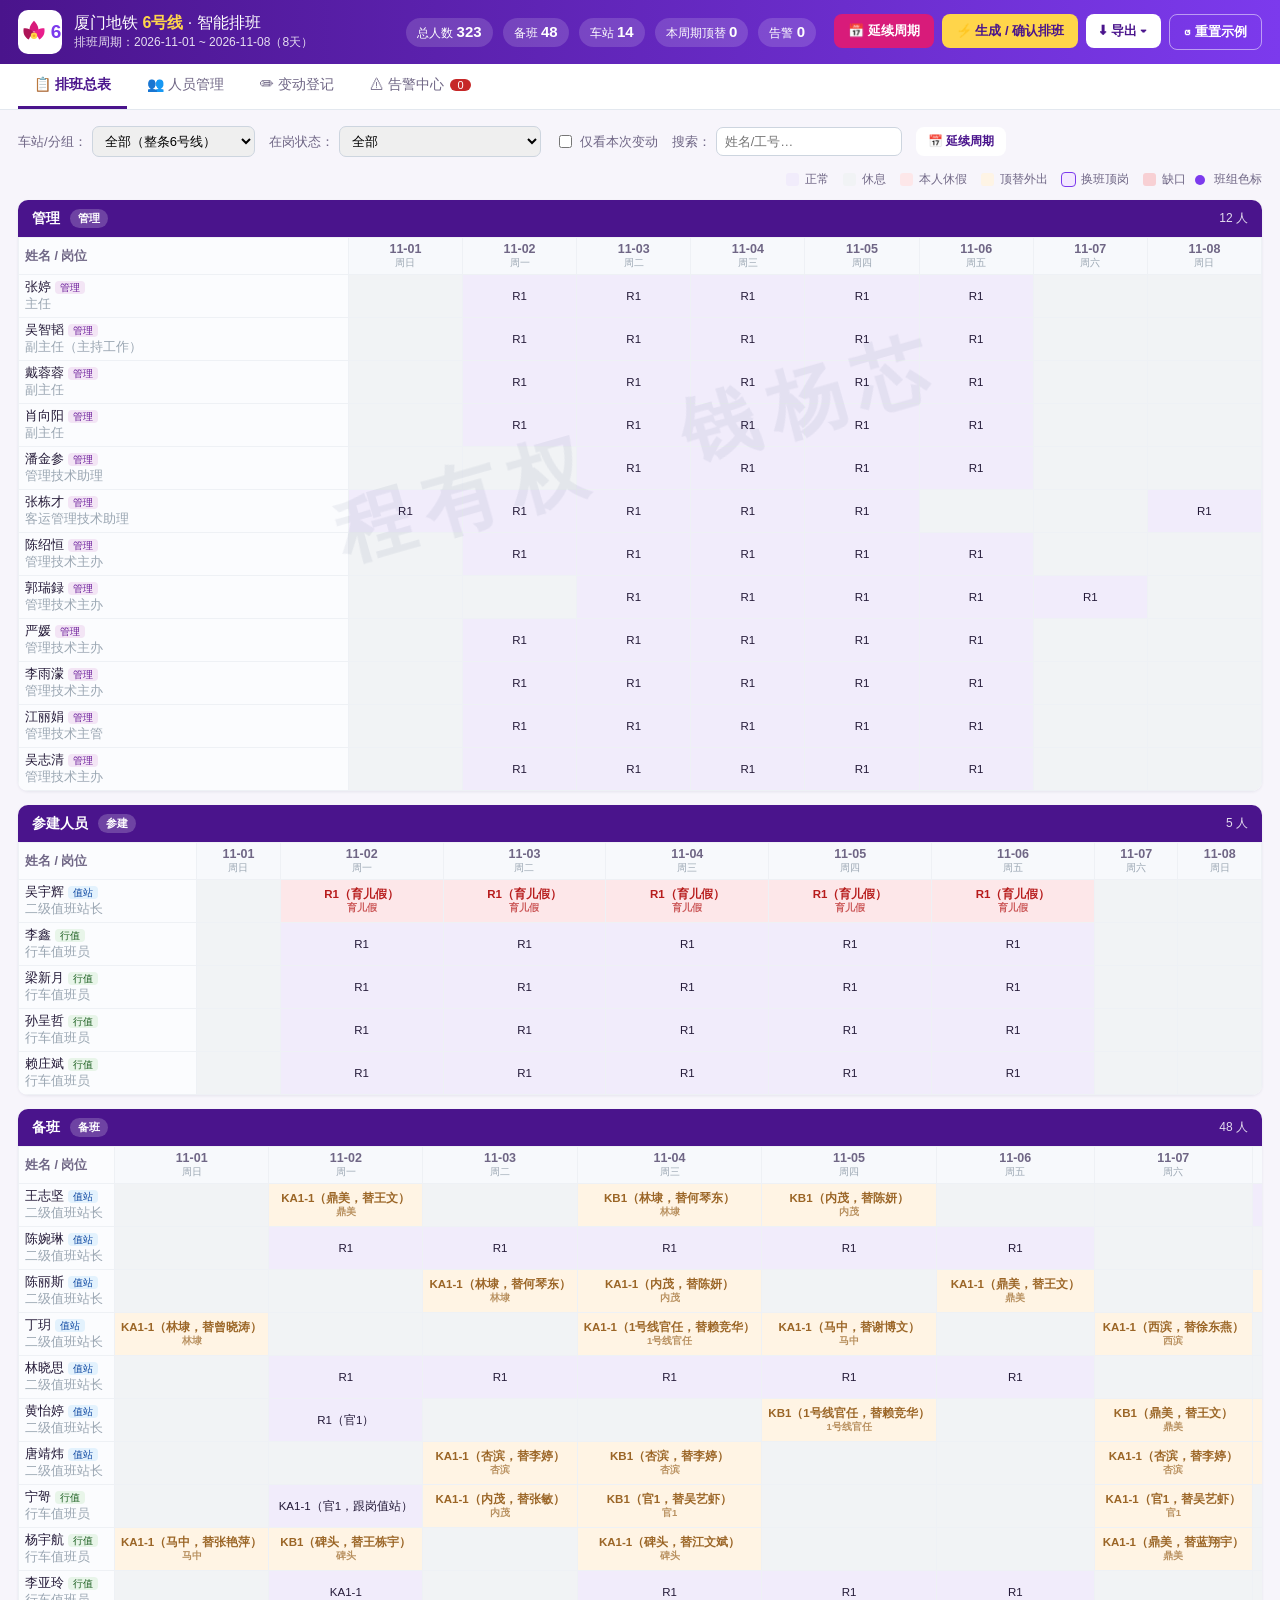
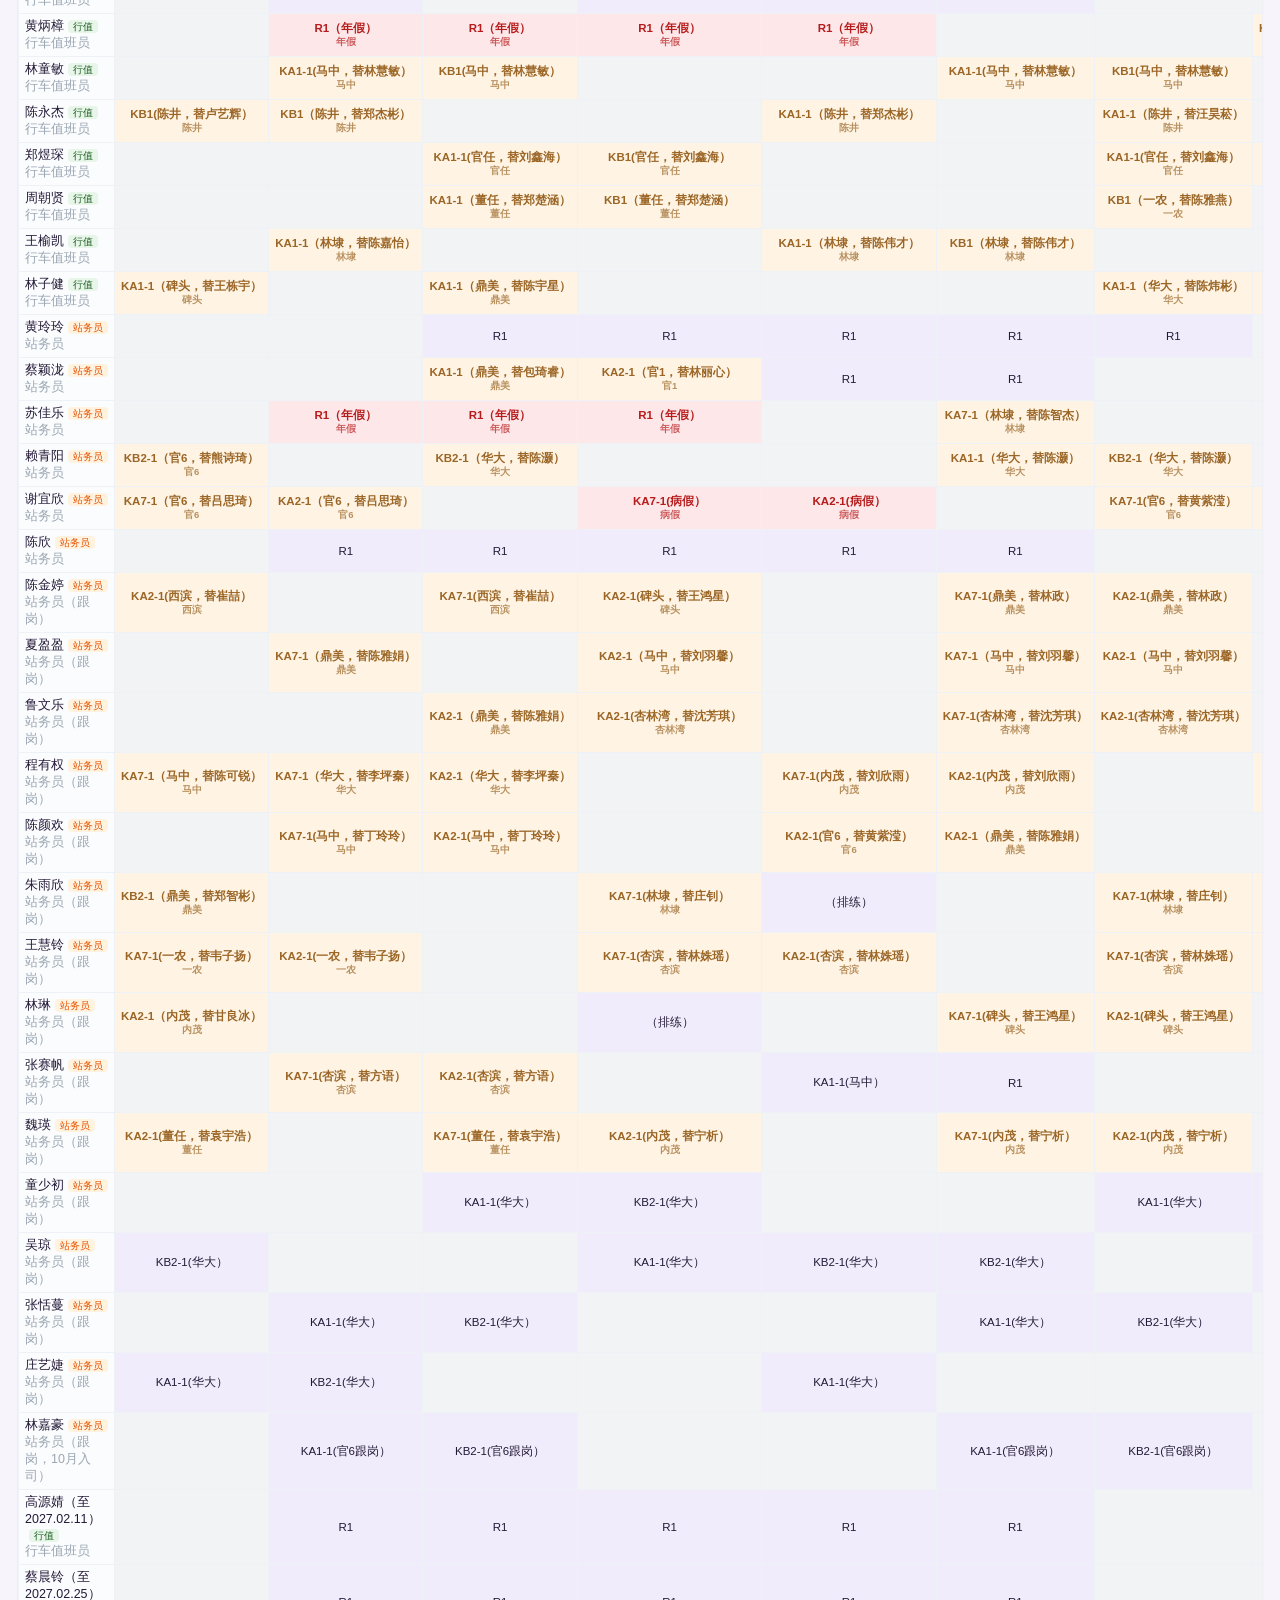
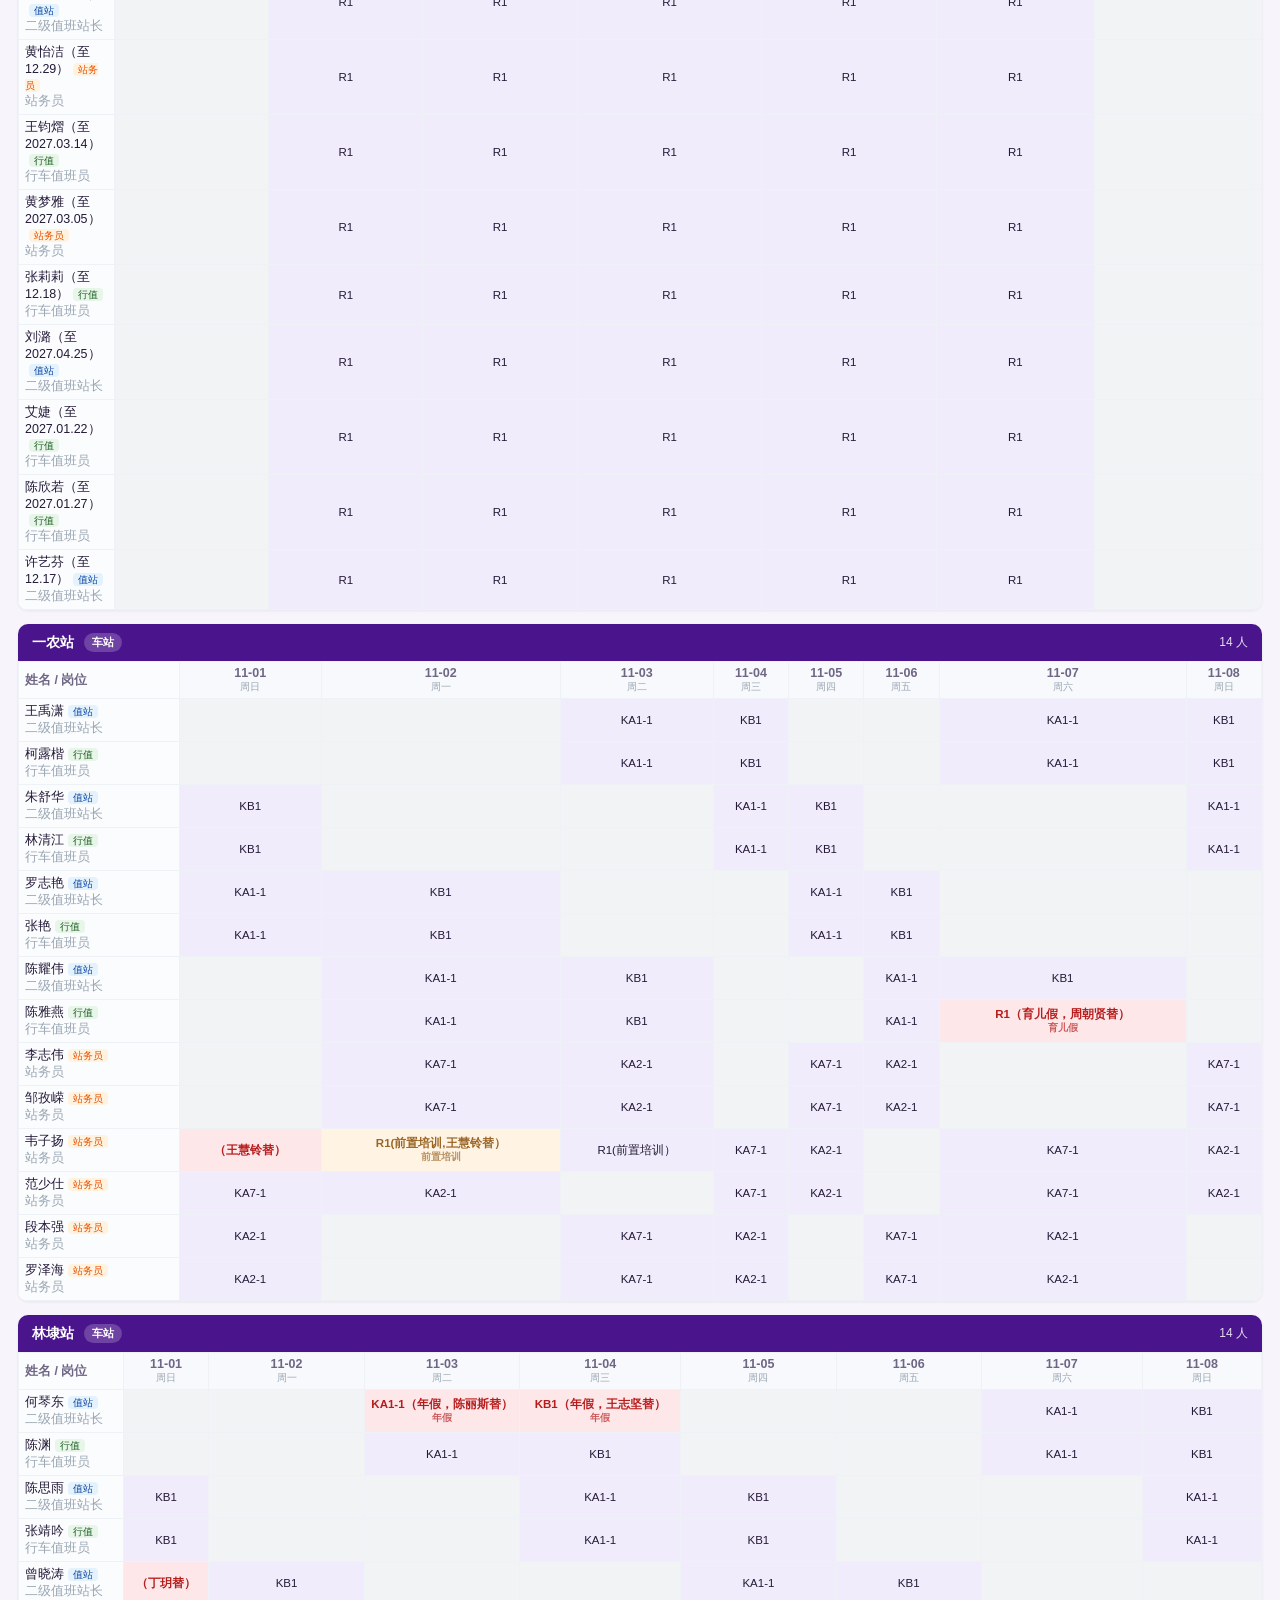
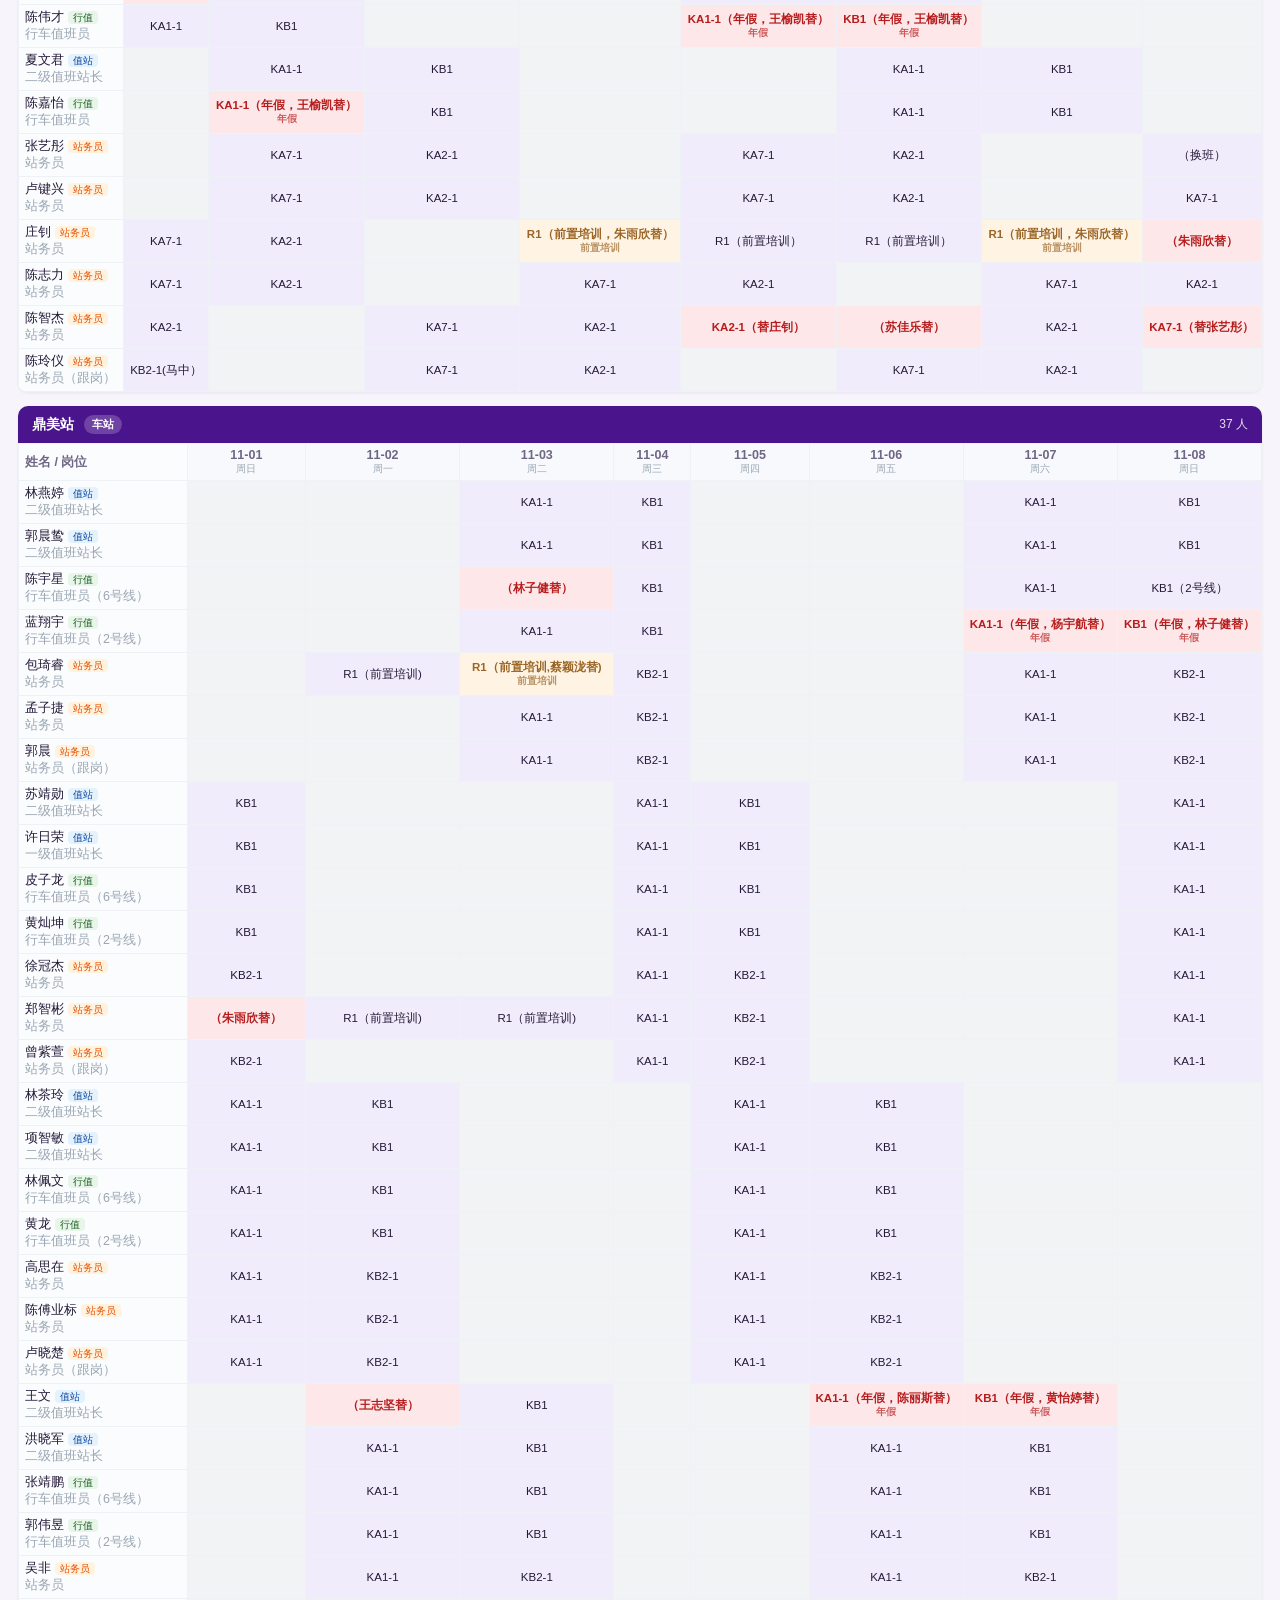
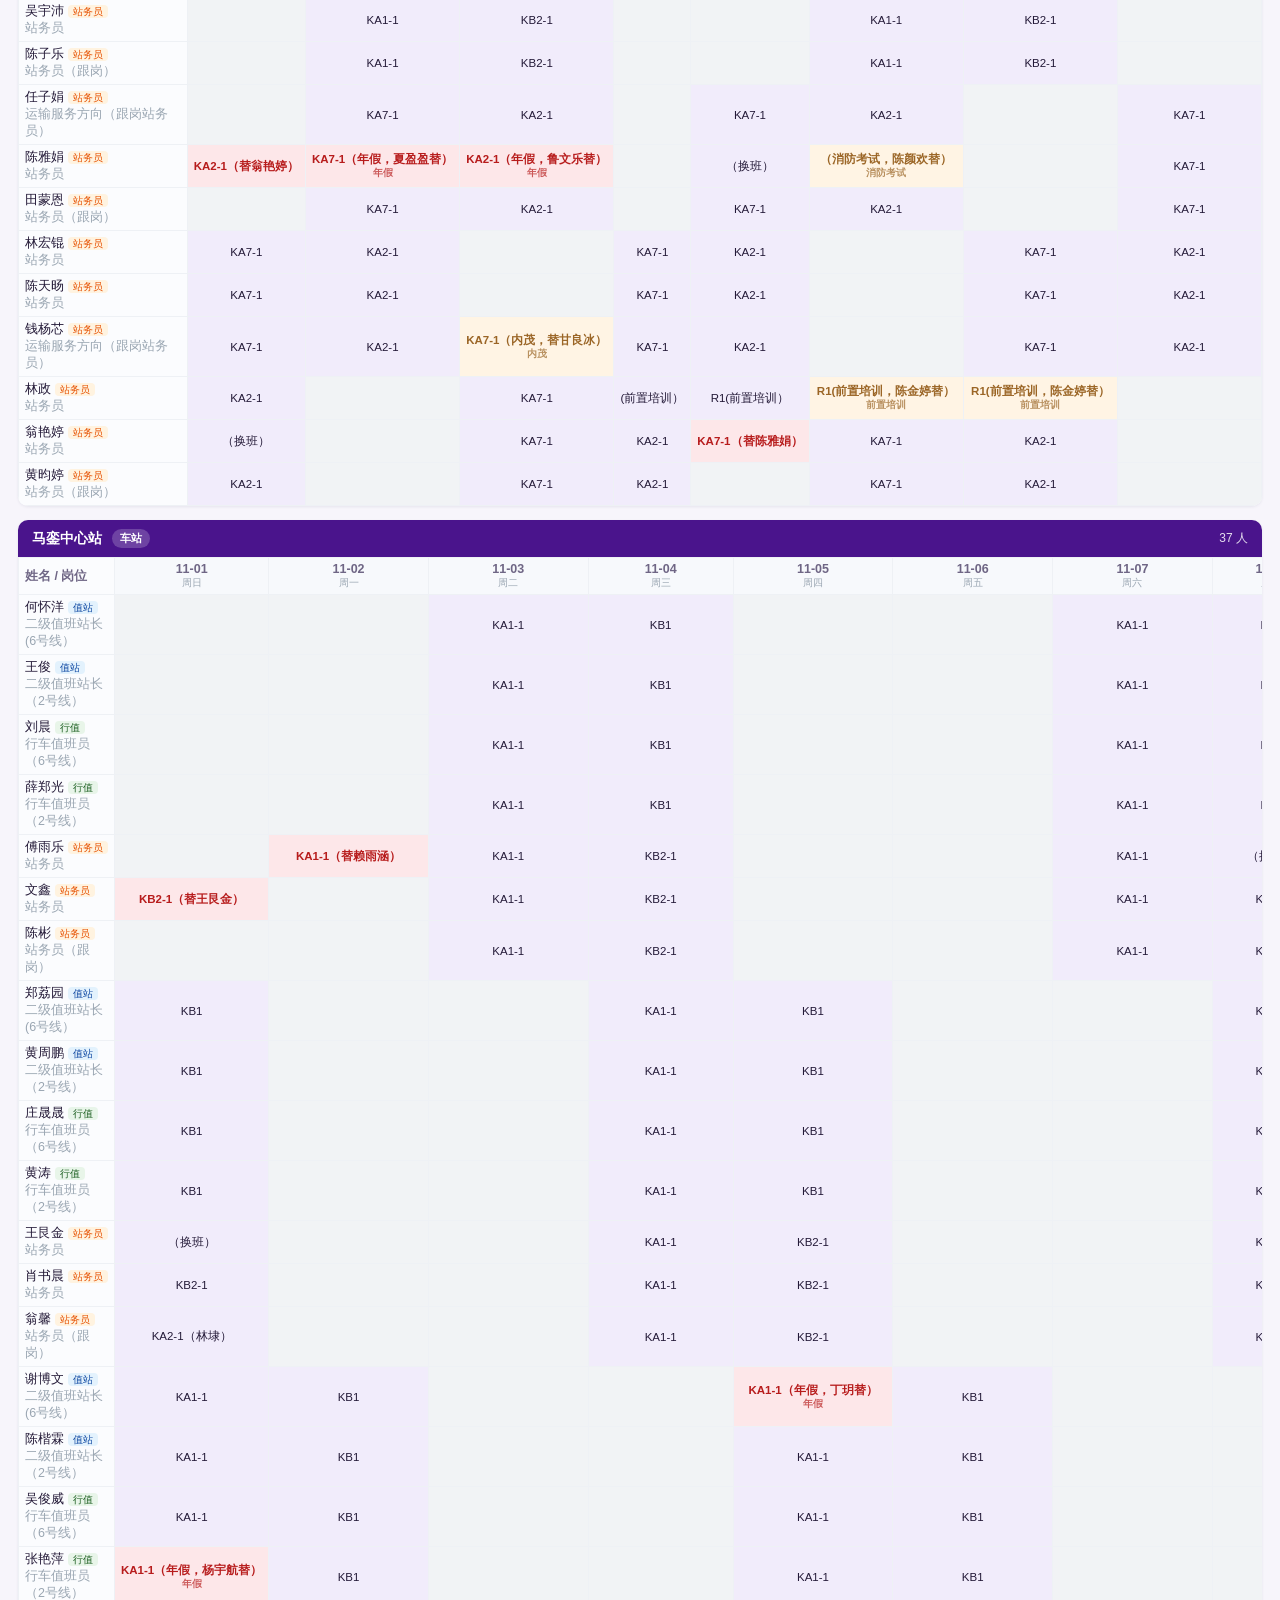
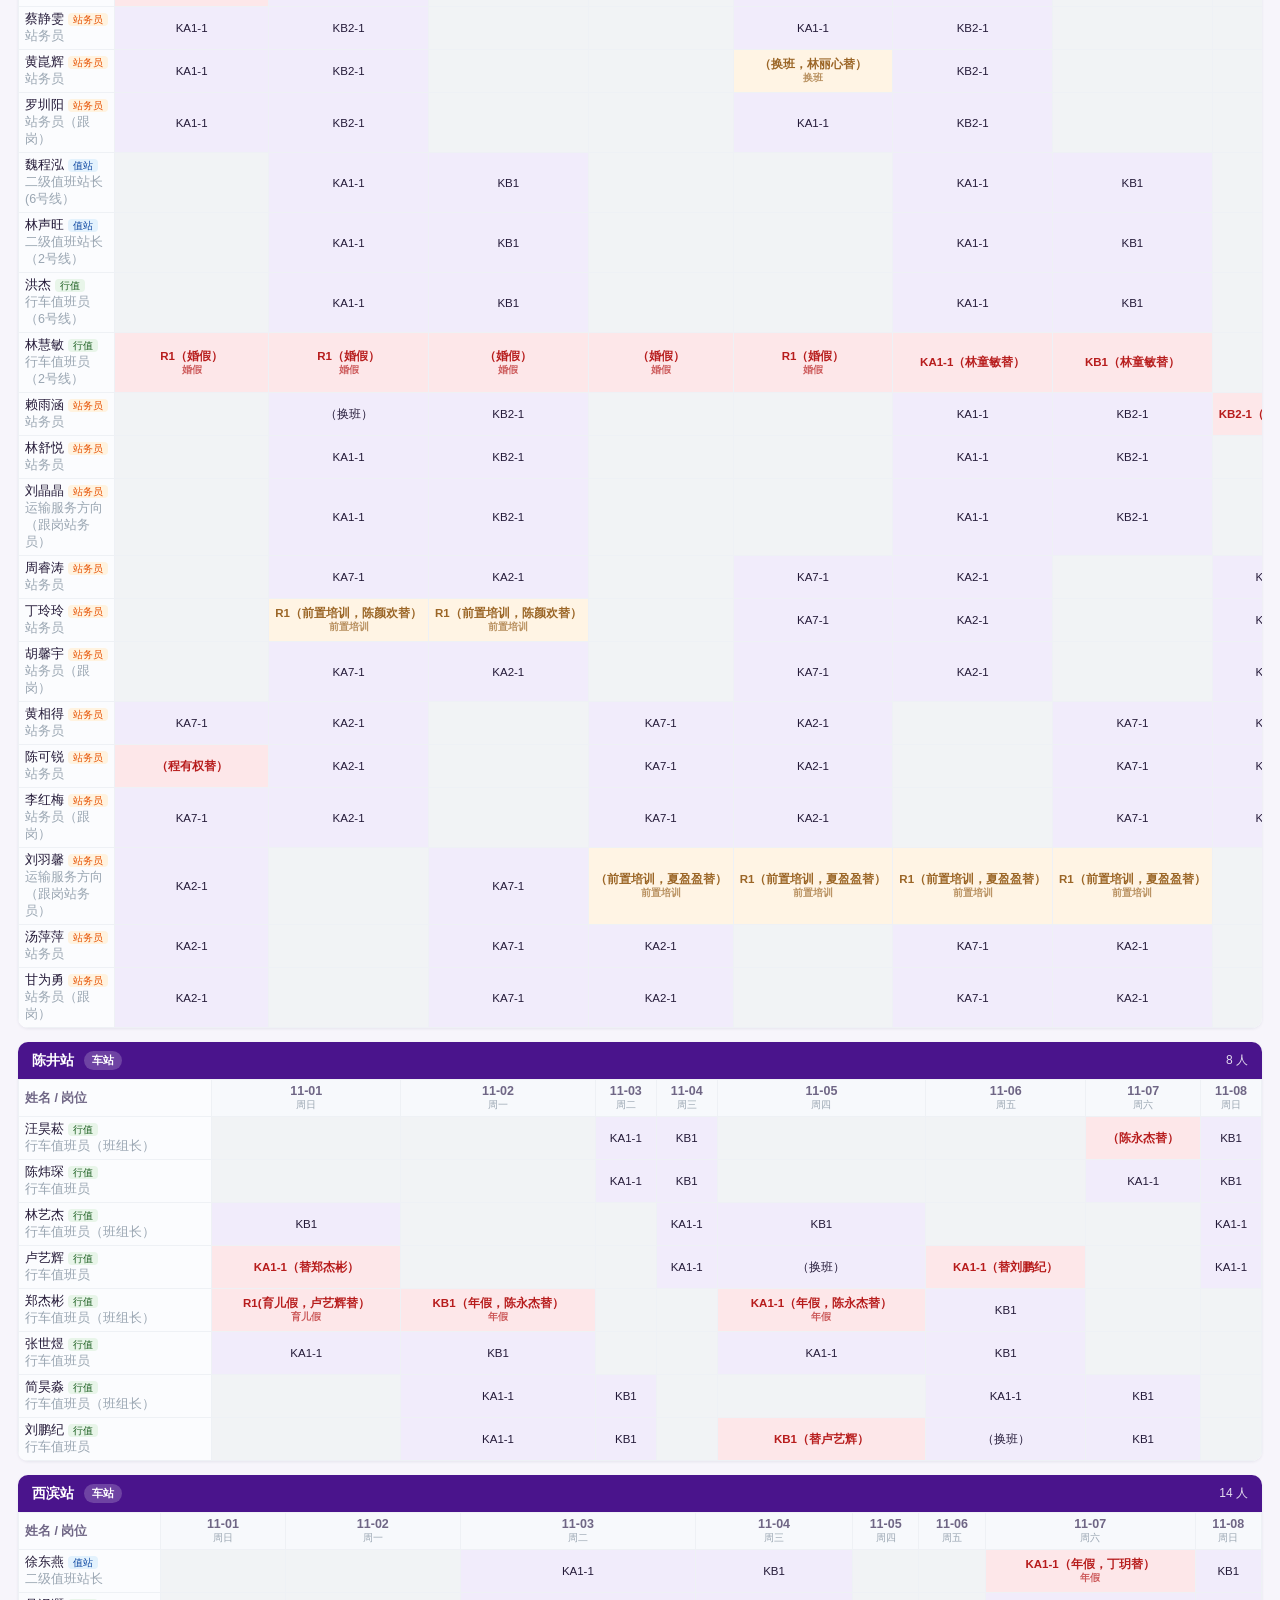
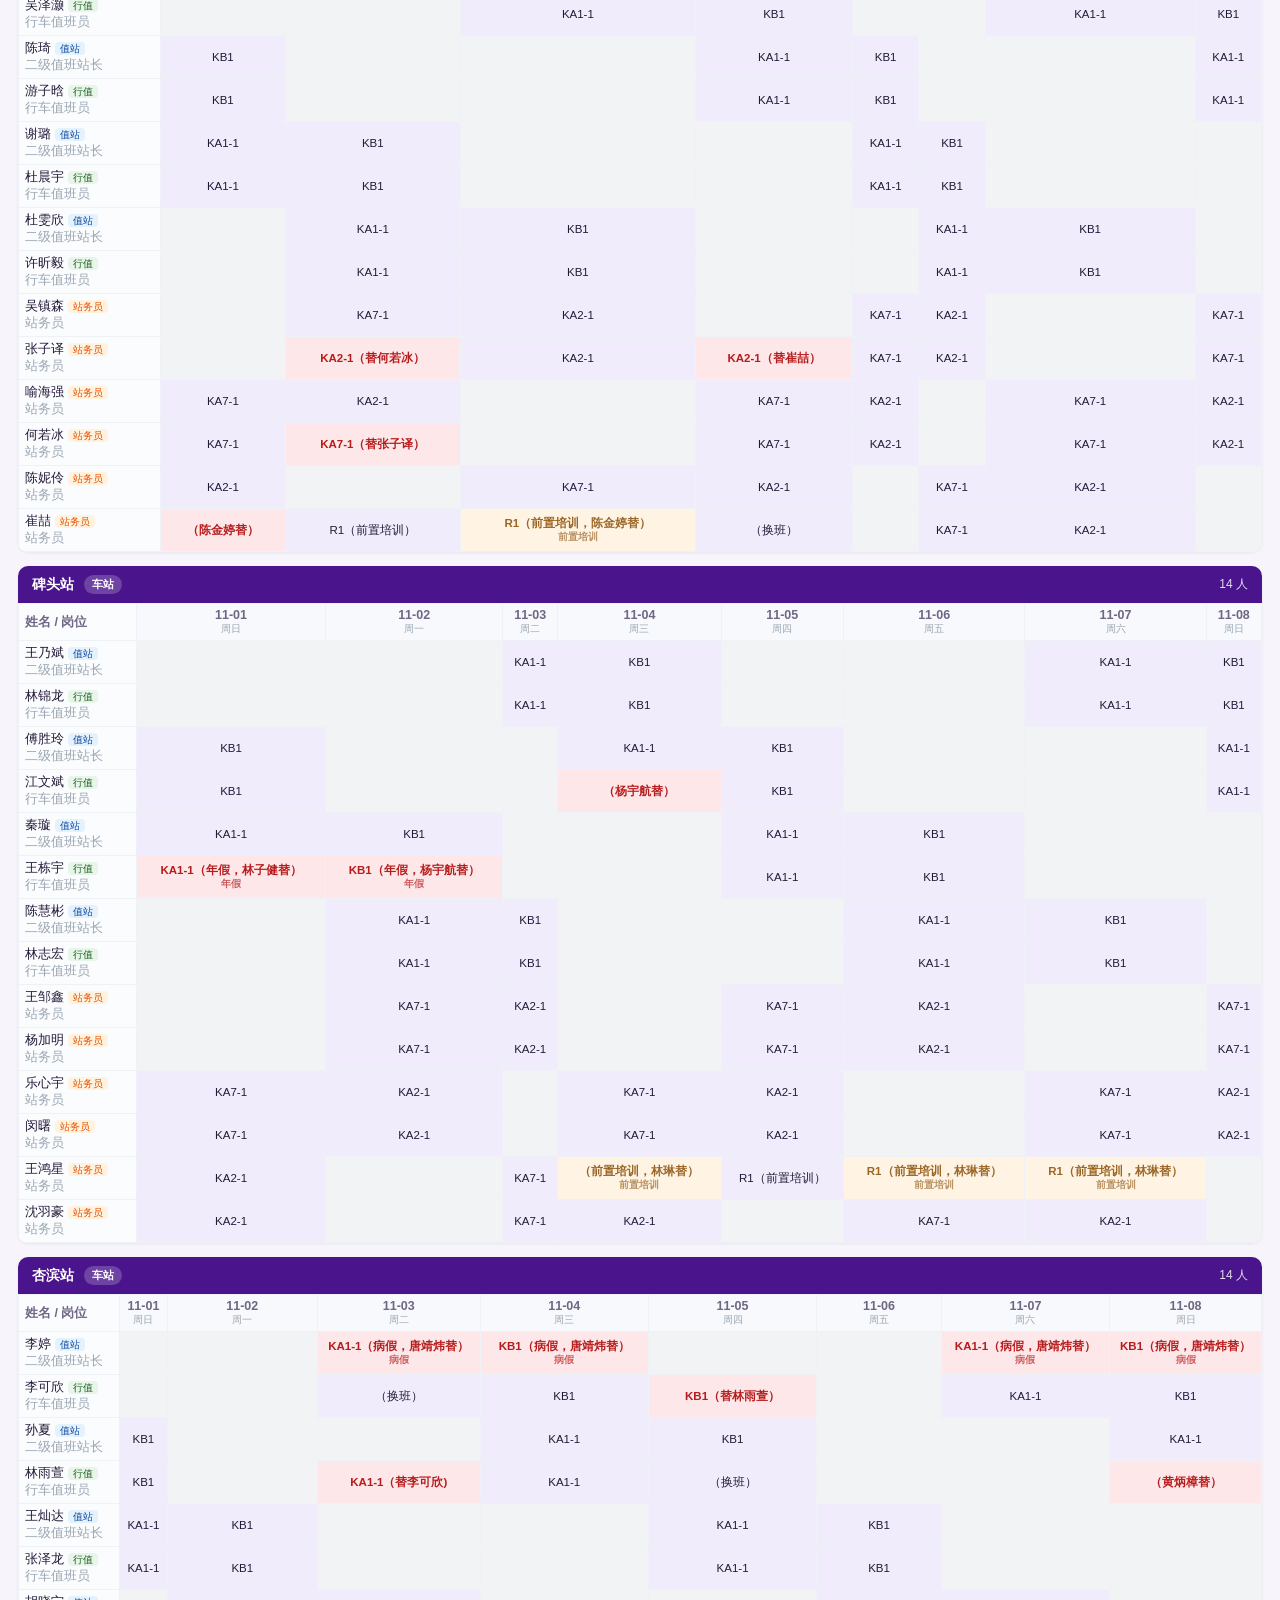
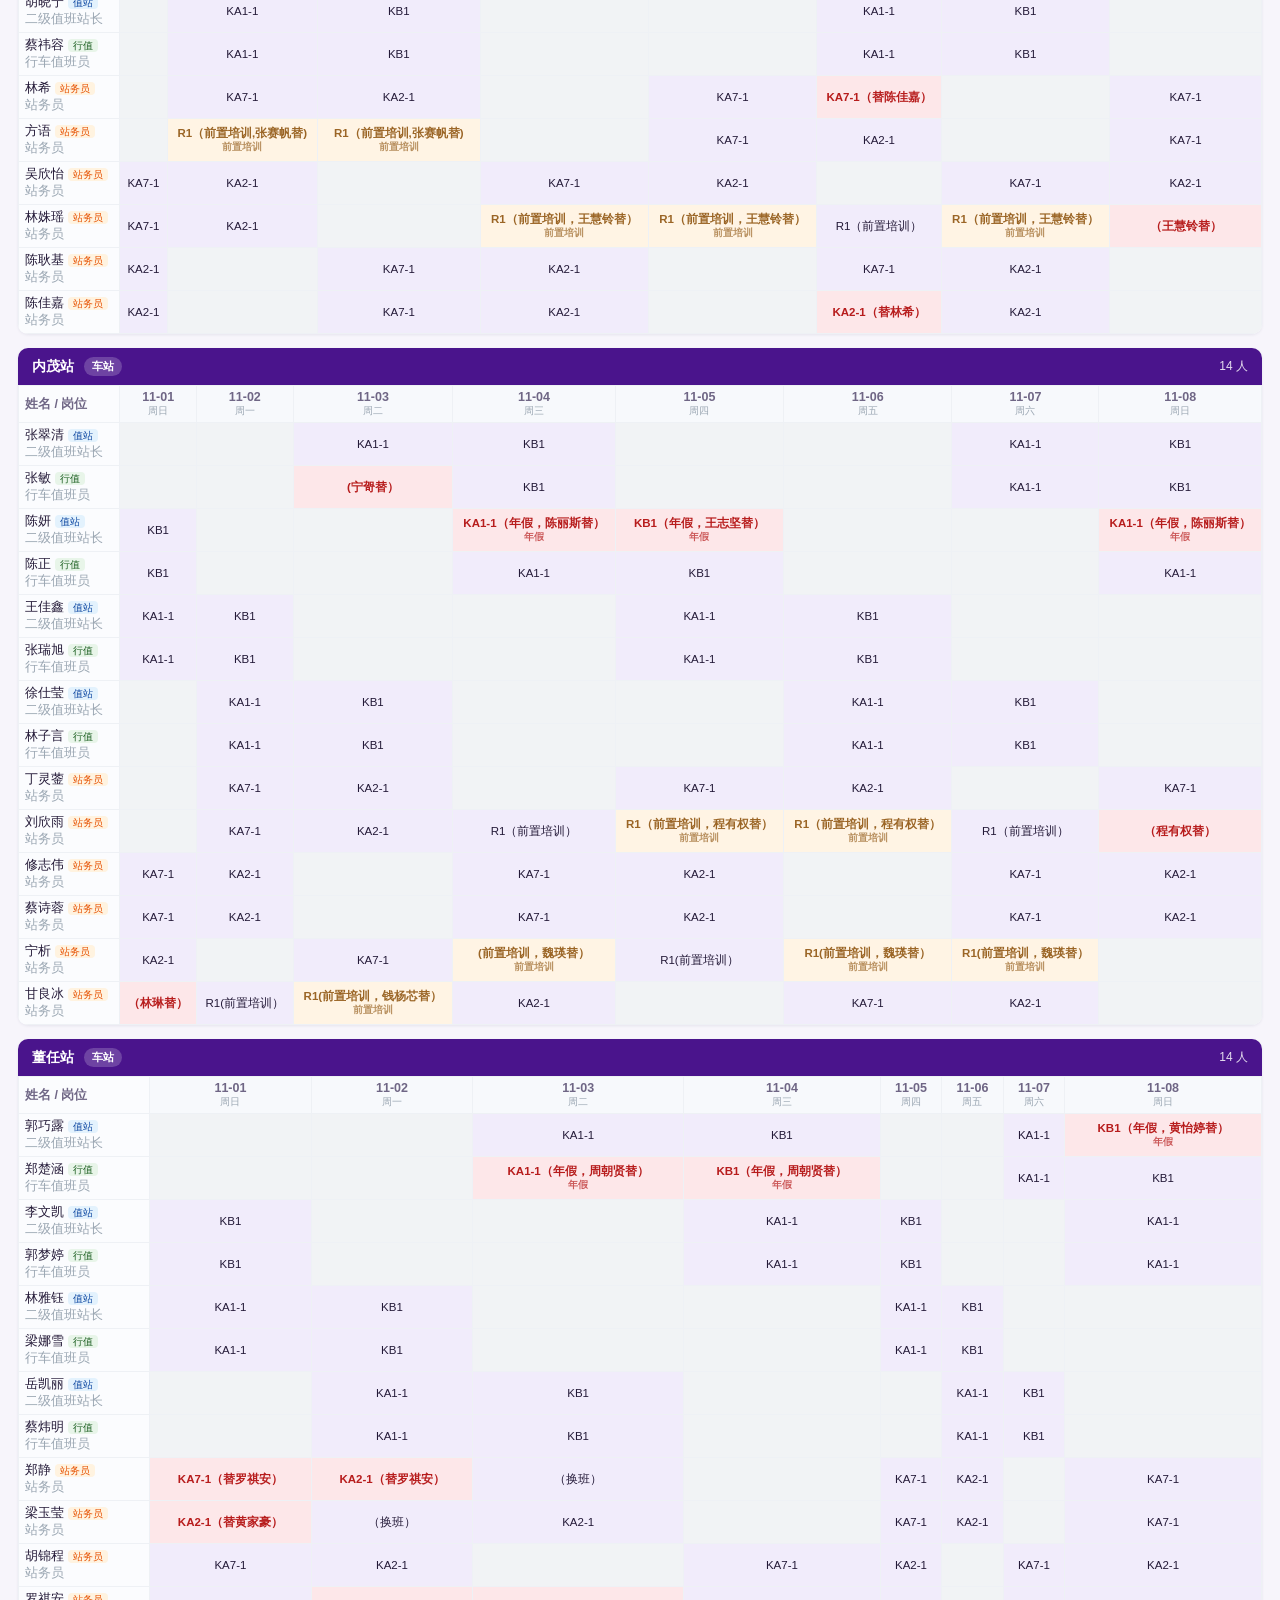
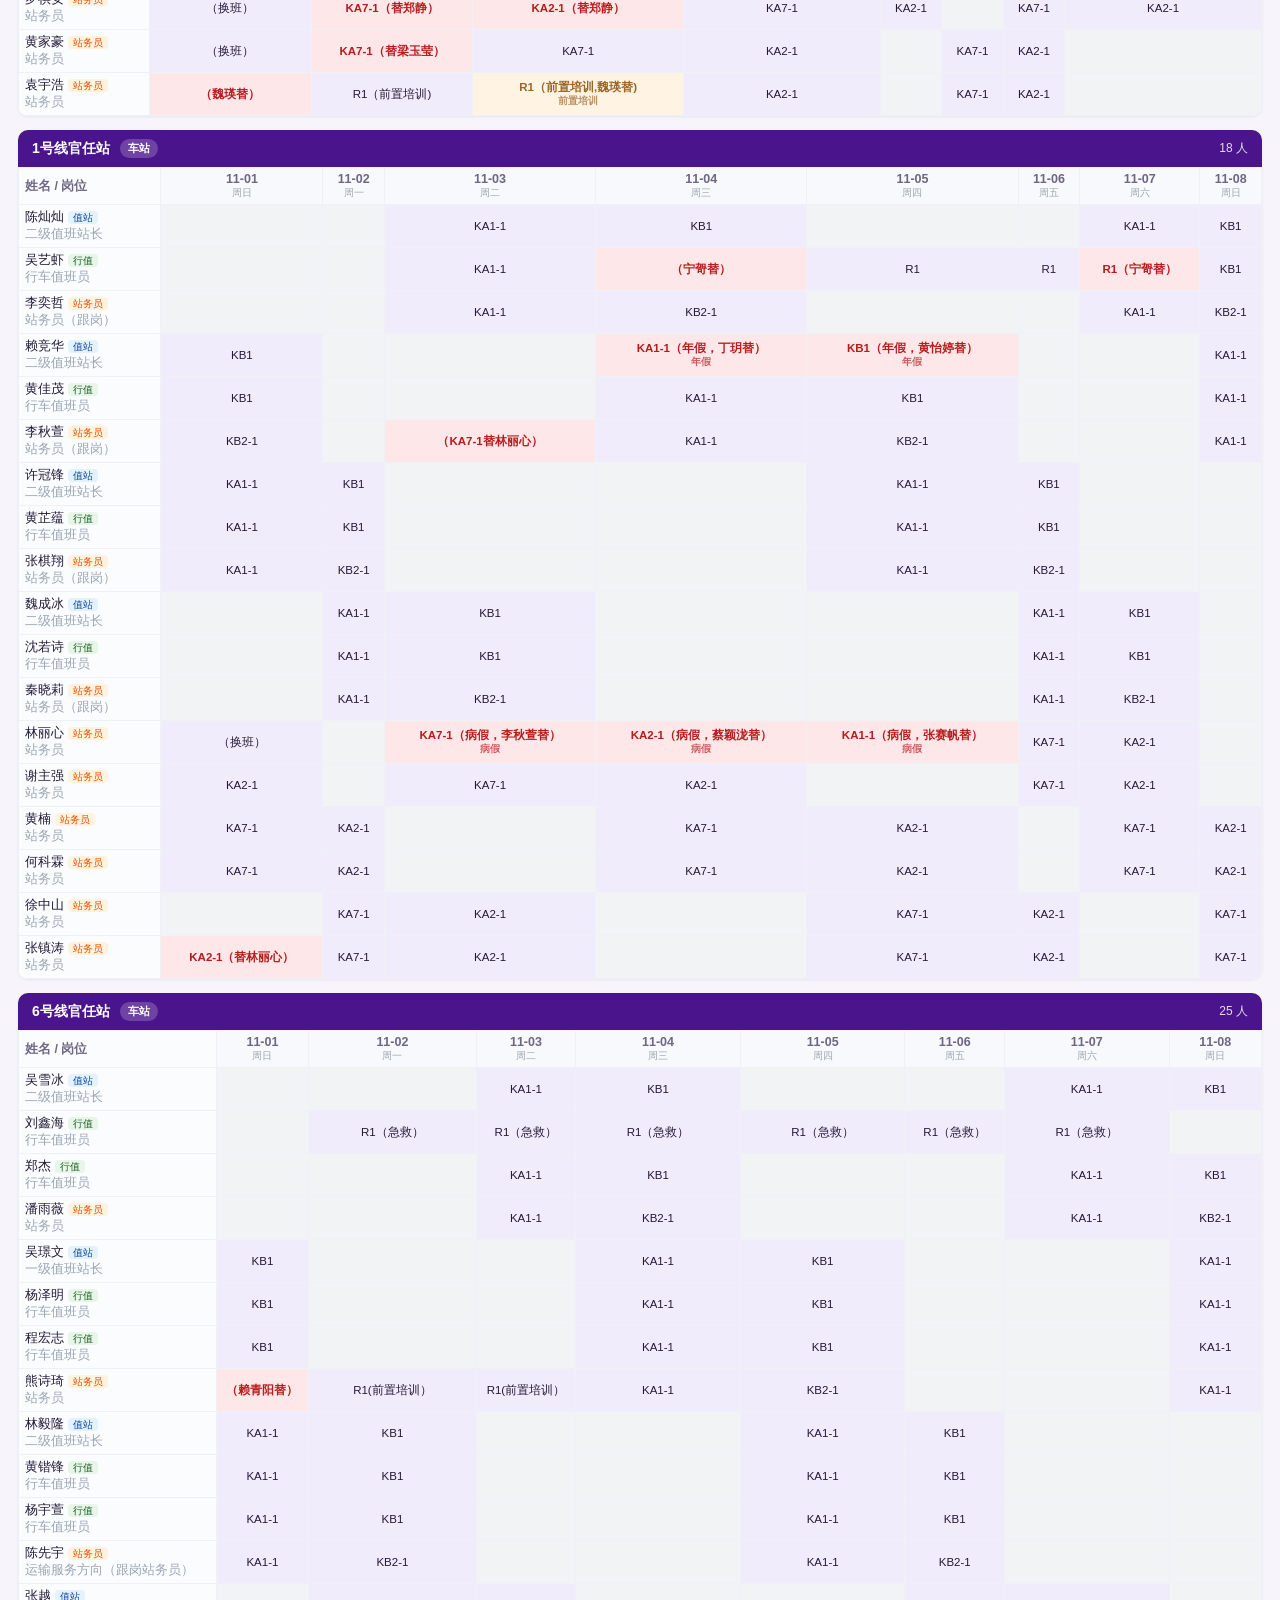
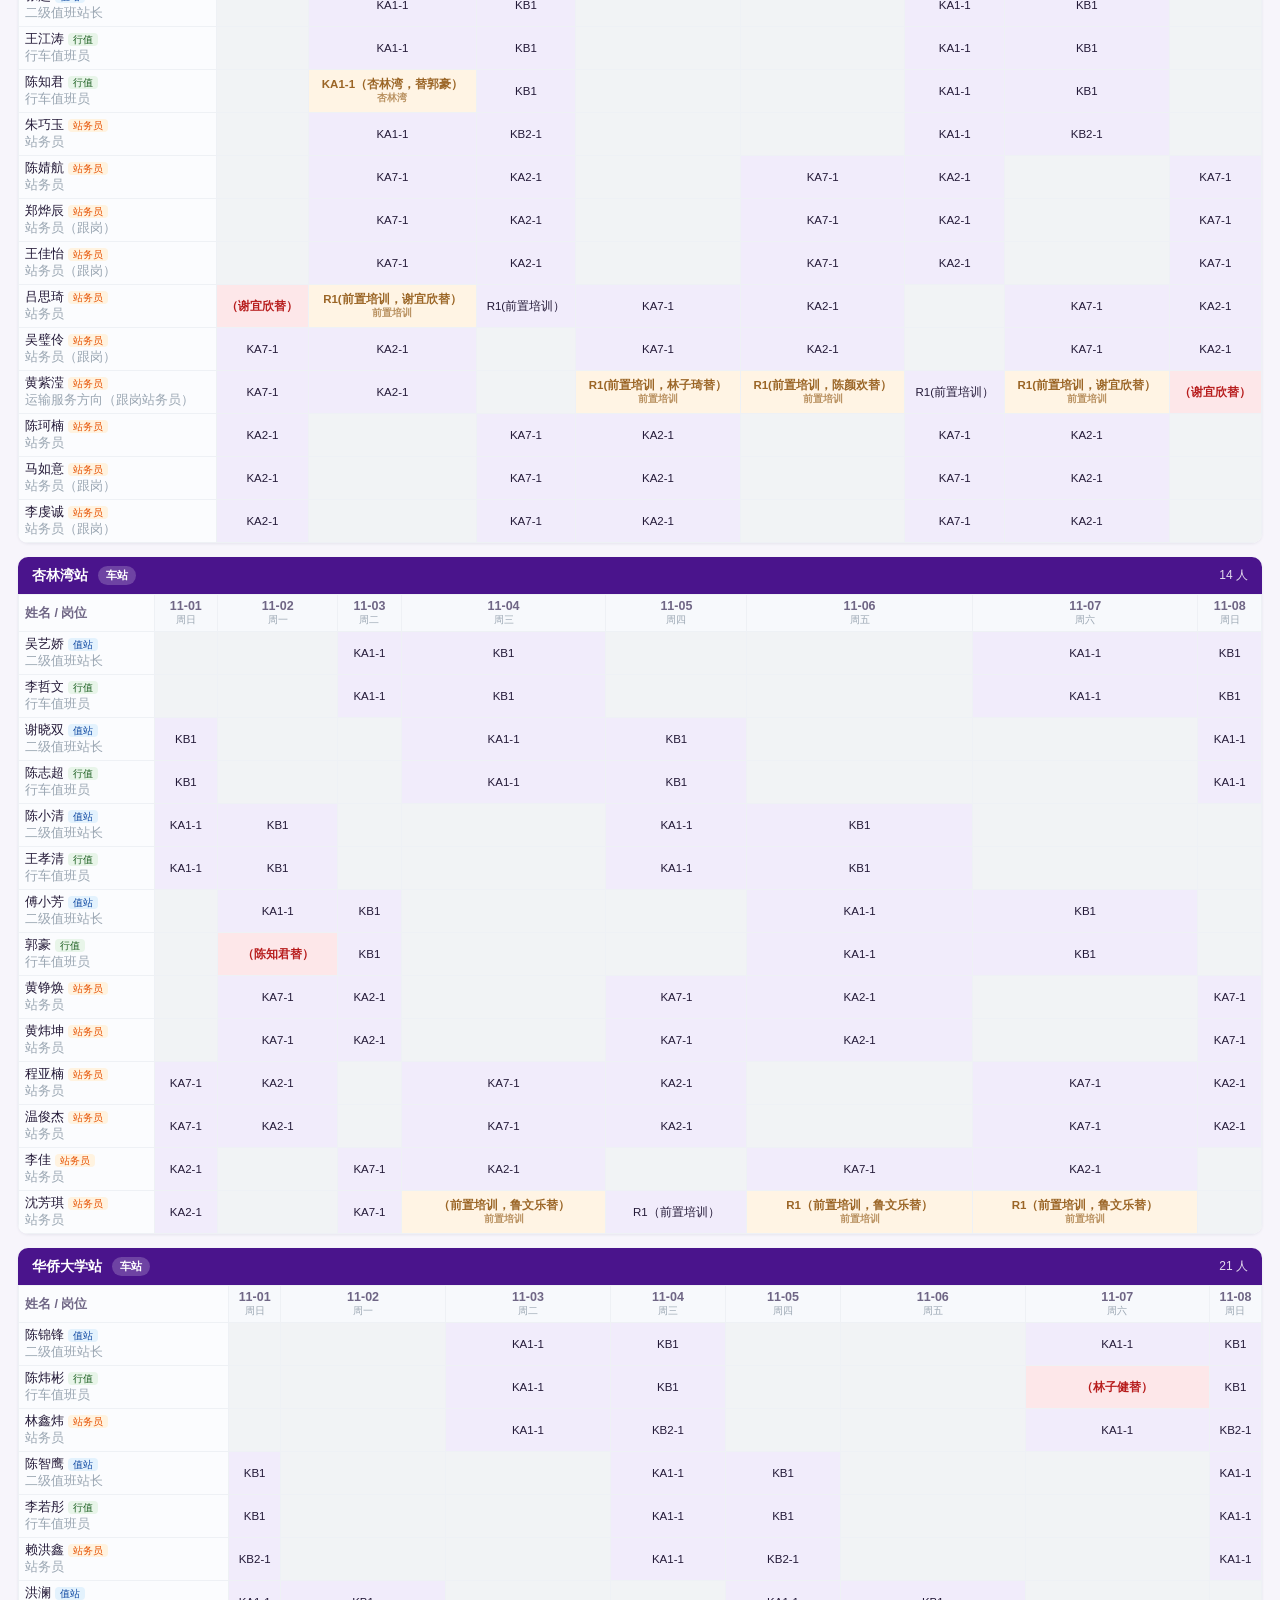
==== commit 00b04620: "按修改意见v1改造：换班顶岗登记/人员岗位班组变动入口/工时统计与月度双报表/6号线缤纷紫主题+三角梅标志/14类假期与在岗筛选/班组色标/夜班认定/孕期哺乳期标记/强制休息标记" ====
--- a/index.html
+++ b/index.html
@@ -9,7 +9,17 @@
 <body>
   <header class="topbar">
     <div class="brand">
-      <span class="logo">6</span>
+      <span class="logo">
+        <svg viewBox="0 0 32 32" width="30" height="30" aria-label="三角梅">
+          <g>
+            <path d="M16 4 C20 8 22 13 20 17 C17 15 13 15 12 17 C10 13 12 8 16 4Z" fill="#d81b7a"/>
+            <path d="M5 12 C10 12 15 14 17 18 C14 19 11 21 10.5 24 C6 22 4 17 5 12Z" fill="#ad1457"/>
+            <path d="M27 12 C22 12 17 14 15 18 C18 19 21 21 21.5 24 C26 22 28 17 27 12Z" fill="#e91e8c"/>
+            <circle cx="16" cy="20" r="3.4" fill="#ffd54a"/>
+            <circle cx="16" cy="20" r="1.4" fill="#f9a825"/>
+          </g>
+        </svg><b>6</b>
+      </span>
       <div>
         <div class="title">厦门地铁 <b>6号线</b> · 智能排班</div>
         <div class="sub" id="periodLabel">排班周期加载中…</div>
@@ -19,7 +29,14 @@
     <div class="actions">
       <button id="btnExtToggleTop" class="btn accent">📅 延续周期</button>
       <button id="btnGenerate" class="btn primary">⚡ 生成 / 确认排班</button>
-      <button id="btnExport" class="btn">⬇ 导出</button>
+      <div class="export-wrap">
+        <button id="btnExport" class="btn">⬇ 导出 ▾</button>
+        <div id="exportMenu" class="export-menu" style="display:none">
+          <button data-exp="shift">📋 排班班表</button>
+          <button data-exp="result">📊 月结果考勤报表</button>
+          <button data-exp="matrix">🗓 月考勤排班报表</button>
+        </div>
+      </div>
       <button id="btnReset" class="btn ghost">↺ 重置示例</button>
     </div>
   </header>
@@ -40,6 +57,15 @@
         <label>车站/分组：
           <select id="sectionFilter"></select>
         </label>
+        <label>在岗状态：
+          <select id="statusFilter">
+            <option value="">全部</option>
+            <option value="onduty">在岗</option>
+            <option value="leave">未在岗-休假</option>
+            <option value="train">未在岗-培训</option>
+            <option value="other">未在岗-其他（借调/跟岗等）</option>
+          </select>
+        </label>
         <label><input type="checkbox" id="onlyChanged" /> 仅看本次变动</label>
         <label>搜索：
           <input type="search" id="schedSearch" placeholder="姓名/工号…" />
@@ -47,7 +73,8 @@
         <button id="btnExtToggle" class="btn sm">📅 延续周期</button>
         <span class="legend">
           <i class="lg normal"></i>正常 <i class="lg rest"></i>休息
-          <i class="lg leave"></i>本人休假 <i class="lg sub"></i>顶替外出 <i class="lg warn"></i>缺口
+          <i class="lg leave"></i>本人休假 <i class="lg sub"></i>顶替外出 <i class="lg swap"></i>换班顶岗
+          <i class="lg warn"></i>缺口 <span class="gd" style="background:#7c3aed"></span>班组色标
         </span>
       </div>
       <div class="ext-bar" id="extBar" style="display:none">
@@ -94,20 +121,28 @@
           </div>
           <div class="form-row">
             <label>类型
-              <select id="chgLeave">
-                <option>年假</option><option>病假</option><option>事假</option>
-                <option>育儿假</option><option>婚假</option><option>产假</option>
-                <option>培训</option><option>其他</option>
-              </select>
+              <select id="chgLeave"></select>
             </label>
           </div>
           <div class="form-row" id="chgDates"></div>
           <button id="btnAddLeave" class="btn primary">＋ 登记变动</button>
         </div>
         <div class="card">
-          <h3>② 已登记变动</h3>
+          <h3>② 登记换班 / 顶岗</h3>
+          <p class="hint" style="margin:0 0 8px">员工私下换班也请在此登记，班表与月考勤报表将如实体现，避免人为修改。</p>
+          <div class="form-row">
+            <label>被顶岗人 <select id="chgSwapPerson"></select></label>
+          </div>
+          <div class="form-row">
+            <label>顶岗人（替TA上班） <select id="chgSwapBy"></select></label>
+          </div>
+          <div class="form-row" id="swapDates"></div>
+          <button id="btnAddSwap" class="btn primary">＋ 登记换班</button>
+        </div>
+        <div class="card">
+          <h3>③ 已登记变动</h3>
           <div id="overrideList" class="override-list"></div>
-          <p class="hint">登记后点击右上角「⚡ 生成 / 确认排班」即可自动顶替。</p>
+          <p class="hint">登记后点击右上角「⚡ 生成 / 确认排班」即可自动顶替。双向换班请登记两条（各选对方为顶岗人）。</p>
         </div>
       </div>
     </section>
--- a/styles.css
+++ b/styles.css
@@ -1,7 +1,9 @@
 :root{
-  --blue:#0a4a8f; --blue2:#1565c0; --line:#1a73e8;
-  --bg:#f4f6fa; --panel:#fff; --ink:#1f2a37; --muted:#6b7785;
-  --normal:#e8f1fb; --rest:#f1f3f5; --leave:#fde7e9; --sub:#fff3e0; --warn:#f8d0d4;
+  /* 6号线线路色「缤纷紫」+ 文化符号三角梅（玫红） */
+  --blue:#4a148c; --blue2:#7c3aed; --line:#7c3aed; --plum:#d81b7a;
+  --bg:#f7f5fb; --panel:#fff; --ink:#241a38; --muted:#6f6685;
+  --normal:#f1ecfb; --rest:#f1f3f5; --leave:#fde7e9; --sub:#fff3e0; --warn:#f8d0d4;
+  --swapbg:#f3e8ff;
   --green:#2e7d32; --amber:#b26a00; --red:#c62828;
 }
 *{box-sizing:border-box}
@@ -11,20 +13,27 @@
 /* 顶栏 */
 .topbar{display:flex;align-items:center;gap:18px;padding:10px 18px;background:linear-gradient(90deg,var(--blue),var(--blue2));color:#fff}
 .brand{display:flex;align-items:center;gap:12px}
-.logo{width:38px;height:38px;border-radius:9px;background:#fff;color:var(--blue);font-weight:800;
-  display:flex;align-items:center;justify-content:center;font-size:20px}
+.logo{width:44px;height:44px;border-radius:10px;background:#fff;display:flex;align-items:center;justify-content:center;gap:2px}
+.logo b{color:var(--blue2);font-size:19px;font-weight:800}
 .title{font-size:16px}.title b{color:#ffd54a}
 .sub{font-size:12px;opacity:.85}
 .stats{display:flex;gap:10px;margin-left:auto;flex-wrap:wrap}
 .stats .chip{background:rgba(255,255,255,.15);padding:5px 11px;border-radius:20px;font-size:12px;white-space:nowrap}
 .stats .chip b{font-size:15px}
-.actions{display:flex;gap:8px}
+.actions{display:flex;gap:8px;align-items:flex-start}
 .btn{border:0;padding:8px 14px;border-radius:8px;cursor:pointer;font-size:13px;background:#fff;color:var(--blue);font-weight:600}
-.btn.primary{background:#ffd54a;color:#5a3d00}
+.btn.primary{background:#ffd54a;color:#4a148c}
 .btn.ghost{background:transparent;color:#fff;border:1px solid rgba(255,255,255,.5)}
-.btn.accent{background:#fb923c;color:#fff}
+.btn.accent{background:var(--plum);color:#fff}
 .btn.accent:hover{filter:brightness(1.05)}
 .btn:hover{filter:brightness(.96)}
+
+/* 导出菜单 */
+.export-wrap{position:relative}
+.export-menu{position:absolute;top:calc(100% + 6px);right:0;background:#fff;border-radius:10px;
+  box-shadow:0 6px 24px rgba(30,10,60,.18);padding:6px;z-index:60;min-width:180px;display:flex;flex-direction:column;gap:2px}
+.export-menu button{border:0;background:none;text-align:left;padding:9px 12px;border-radius:7px;font-size:13px;cursor:pointer;color:var(--ink)}
+.export-menu button:hover{background:var(--normal)}
 
 /* tabs */
 .tabs{display:flex;gap:4px;padding:0 18px;background:#fff;border-bottom:1px solid #e3e8ef}
@@ -53,6 +62,12 @@
 .lg{width:13px;height:13px;border-radius:3px;display:inline-block;margin-left:8px}
 .lg.normal{background:var(--normal)}.lg.rest{background:var(--rest)}
 .lg.leave{background:var(--leave)}.lg.sub{background:var(--sub)}.lg.warn{background:var(--warn)}
+.lg.swap{background:var(--swapbg);outline:1px solid var(--blue2)}
+.gd{width:10px;height:10px;border-radius:50%;display:inline-block;margin:0 3px;vertical-align:-1px}
+
+/* 班组色标 / 特殊状态 */
+.gname{font-size:10px;font-weight:700;color:#fff;border-radius:4px;padding:1px 6px;margin-left:5px;white-space:nowrap}
+.status-tag{font-size:10px;padding:1px 6px;border-radius:4px;margin-left:4px;background:#fce4ec;color:#ad1457;font-weight:600}
 
 /* 排班表 */
 .schedule-area{display:flex;flex-direction:column;gap:14px}
@@ -74,6 +89,7 @@
 .cell.rest{background:var(--rest);color:#b8c0c9}
 .cell.leave{background:var(--leave);color:#b71c1c;font-weight:600}
 .cell.sub{background:var(--sub);color:#8a4b00;font-weight:600}
+.cell.swap{background:var(--swapbg);color:#6b21a8;font-weight:600;outline:1px dashed var(--blue2)}
 .cell.warn{background:var(--warn);color:#b71c1c;font-weight:700;outline:1px solid #e57373}
 .cell.changed{outline:2px solid #1a73e8;outline-offset:-2px}
 .cell .mini{font-size:9.5px;opacity:.7;display:block}
@@ -88,12 +104,14 @@
 .cert{font-size:11px;padding:1px 7px;border-radius:10px;border:1px solid #cdd5df;color:var(--muted)}
 .cert.on{background:#e8f5e9;color:#1b5e20;border-color:#a5d6a7}
 .pcard .row{display:flex;gap:6px;align-items:center;margin-top:6px;flex-wrap:wrap}
+.mini-l{display:flex;flex-direction:column;font-size:11px;color:var(--muted);gap:2px}
+.mini-l .sel{min-width:96px}
 .toggle{font-size:12px;padding:4px 10px;border-radius:7px;border:1px solid #cdd5df;background:#fff;cursor:pointer}
 .toggle.reserve{background:#fff3e0;color:#e65100;border-color:#ffcc80}
 .sel{padding:4px 6px;border:1px solid #cdd5df;border-radius:7px;font-size:12px}
 
 /* 变动登记 */
-.change-grid{display:grid;grid-template-columns:1fr 1fr;gap:14px}
+.change-grid{display:grid;grid-template-columns:repeat(auto-fit,minmax(300px,1fr));gap:14px}
 .card{background:#fff;border-radius:10px;padding:16px;box-shadow:0 1px 3px rgba(20,40,80,.08)}
 .card h3{margin:0 0 12px;font-size:15px}
 .form-row{margin-bottom:10px}
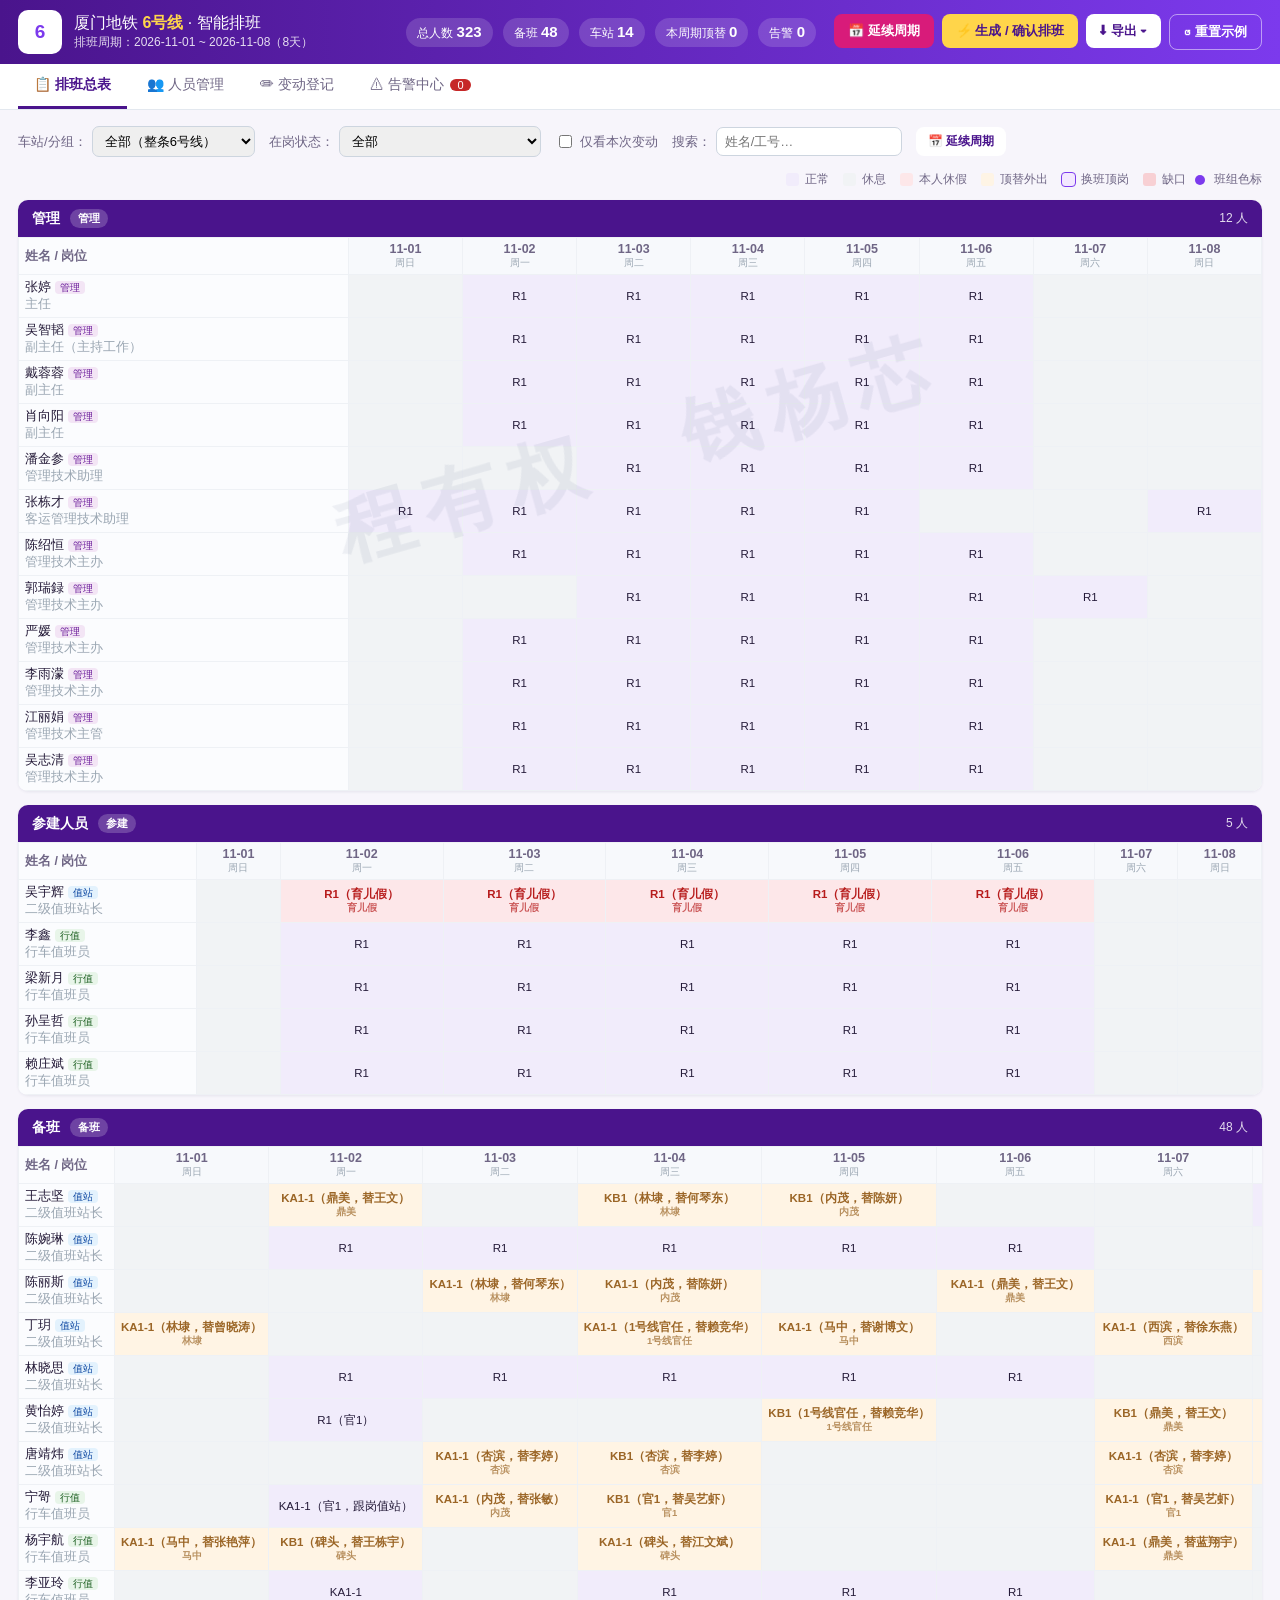
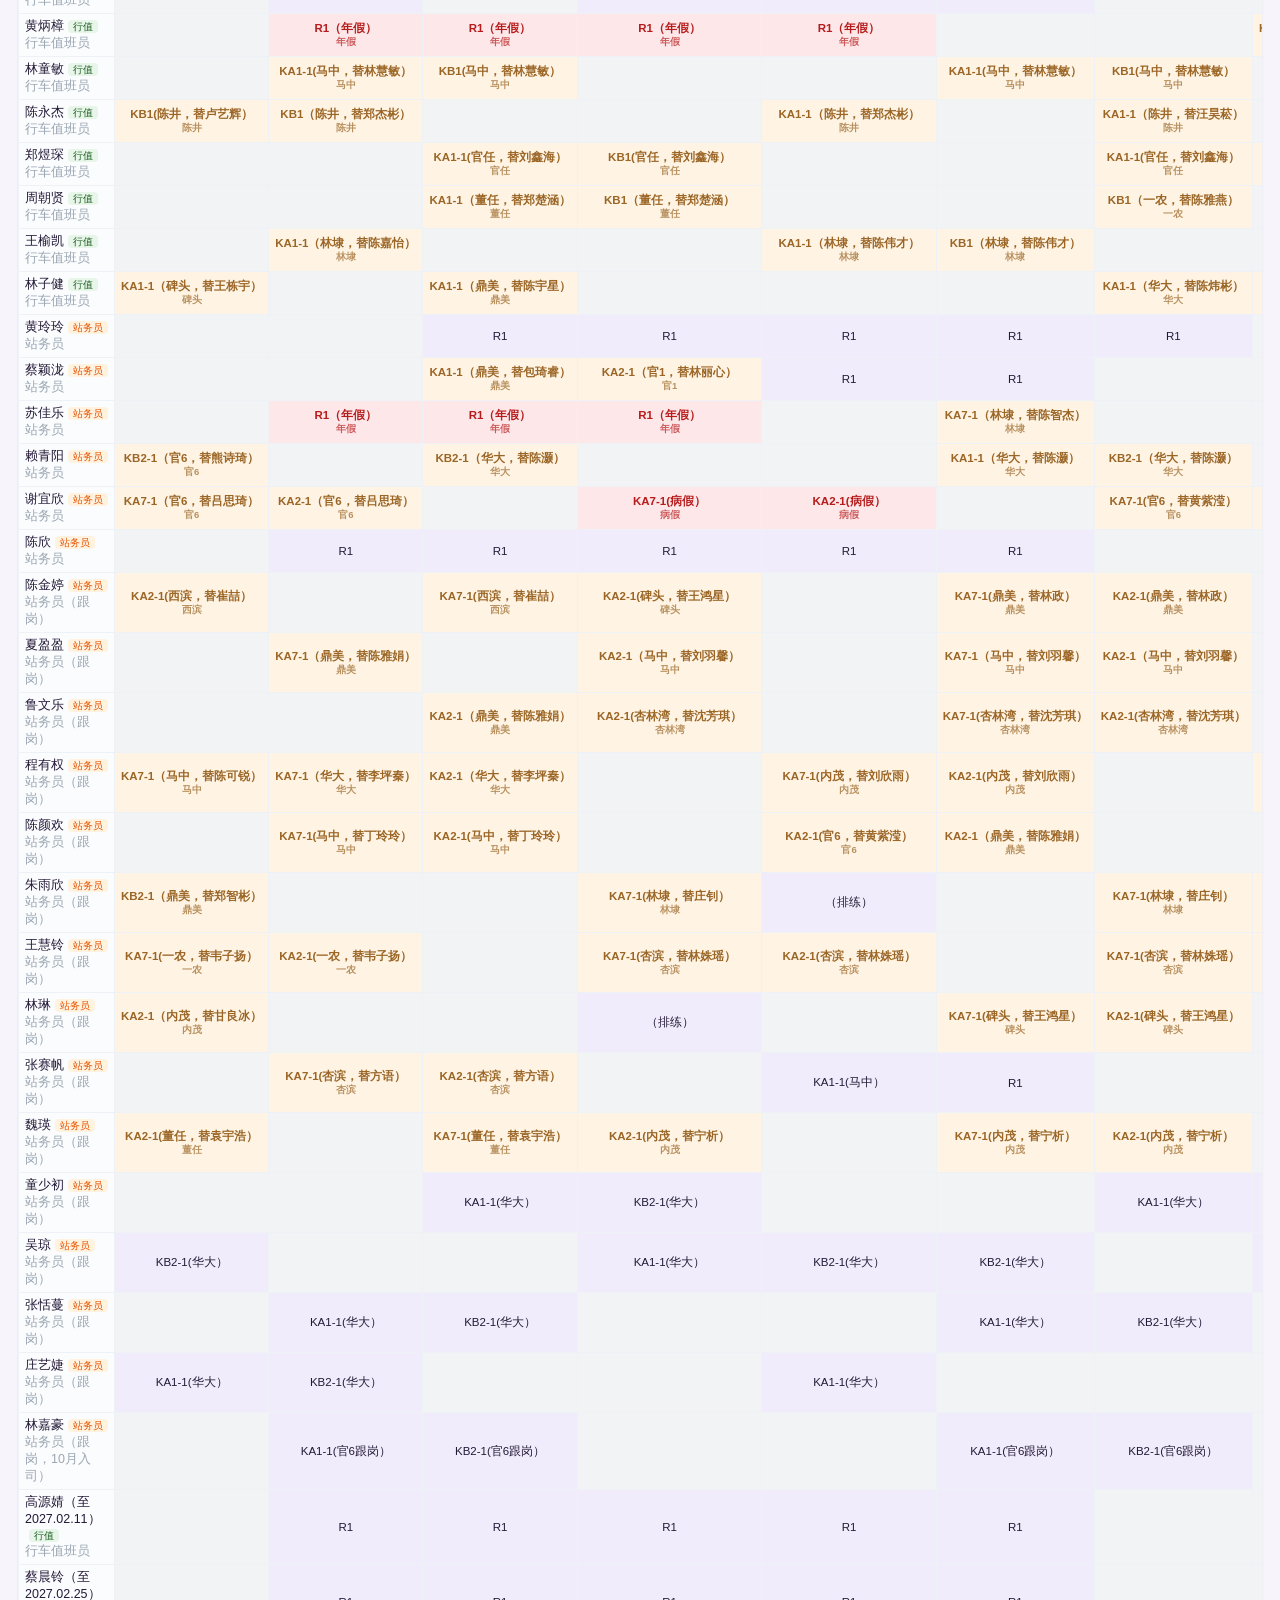
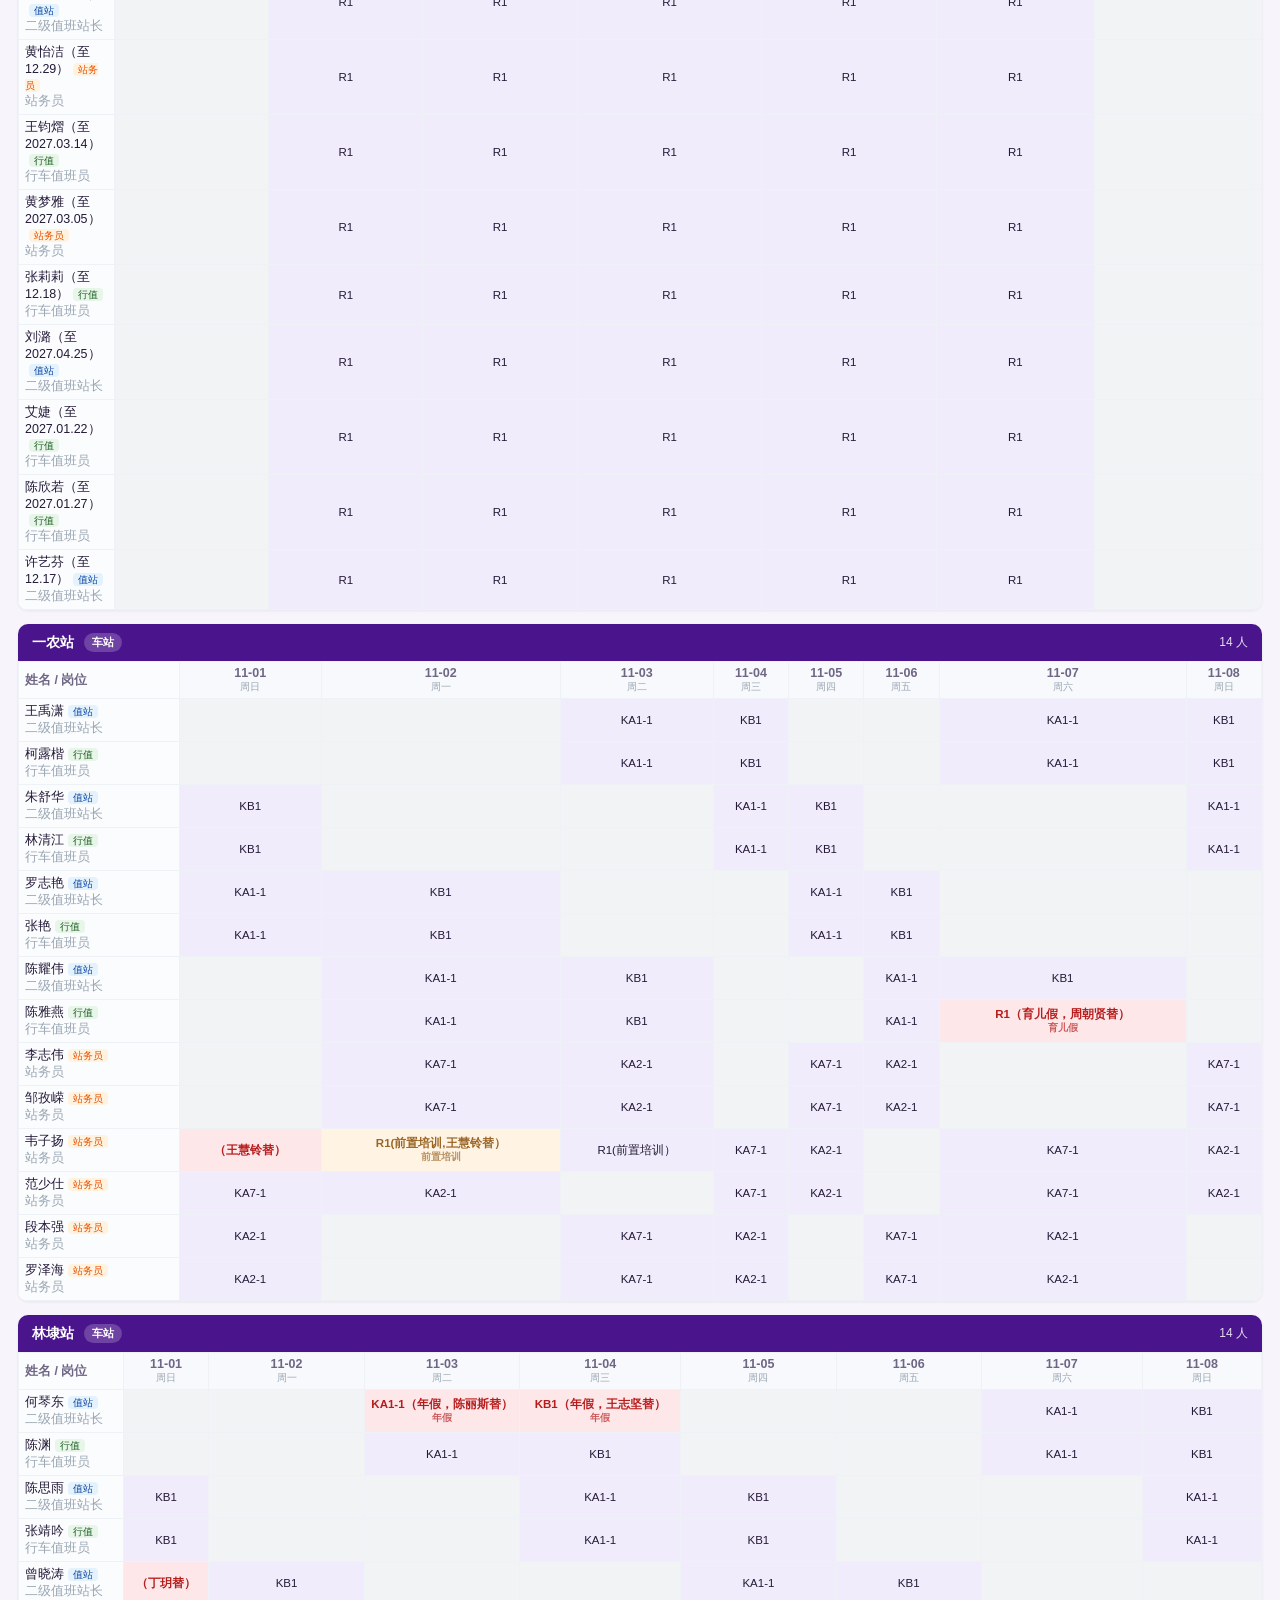
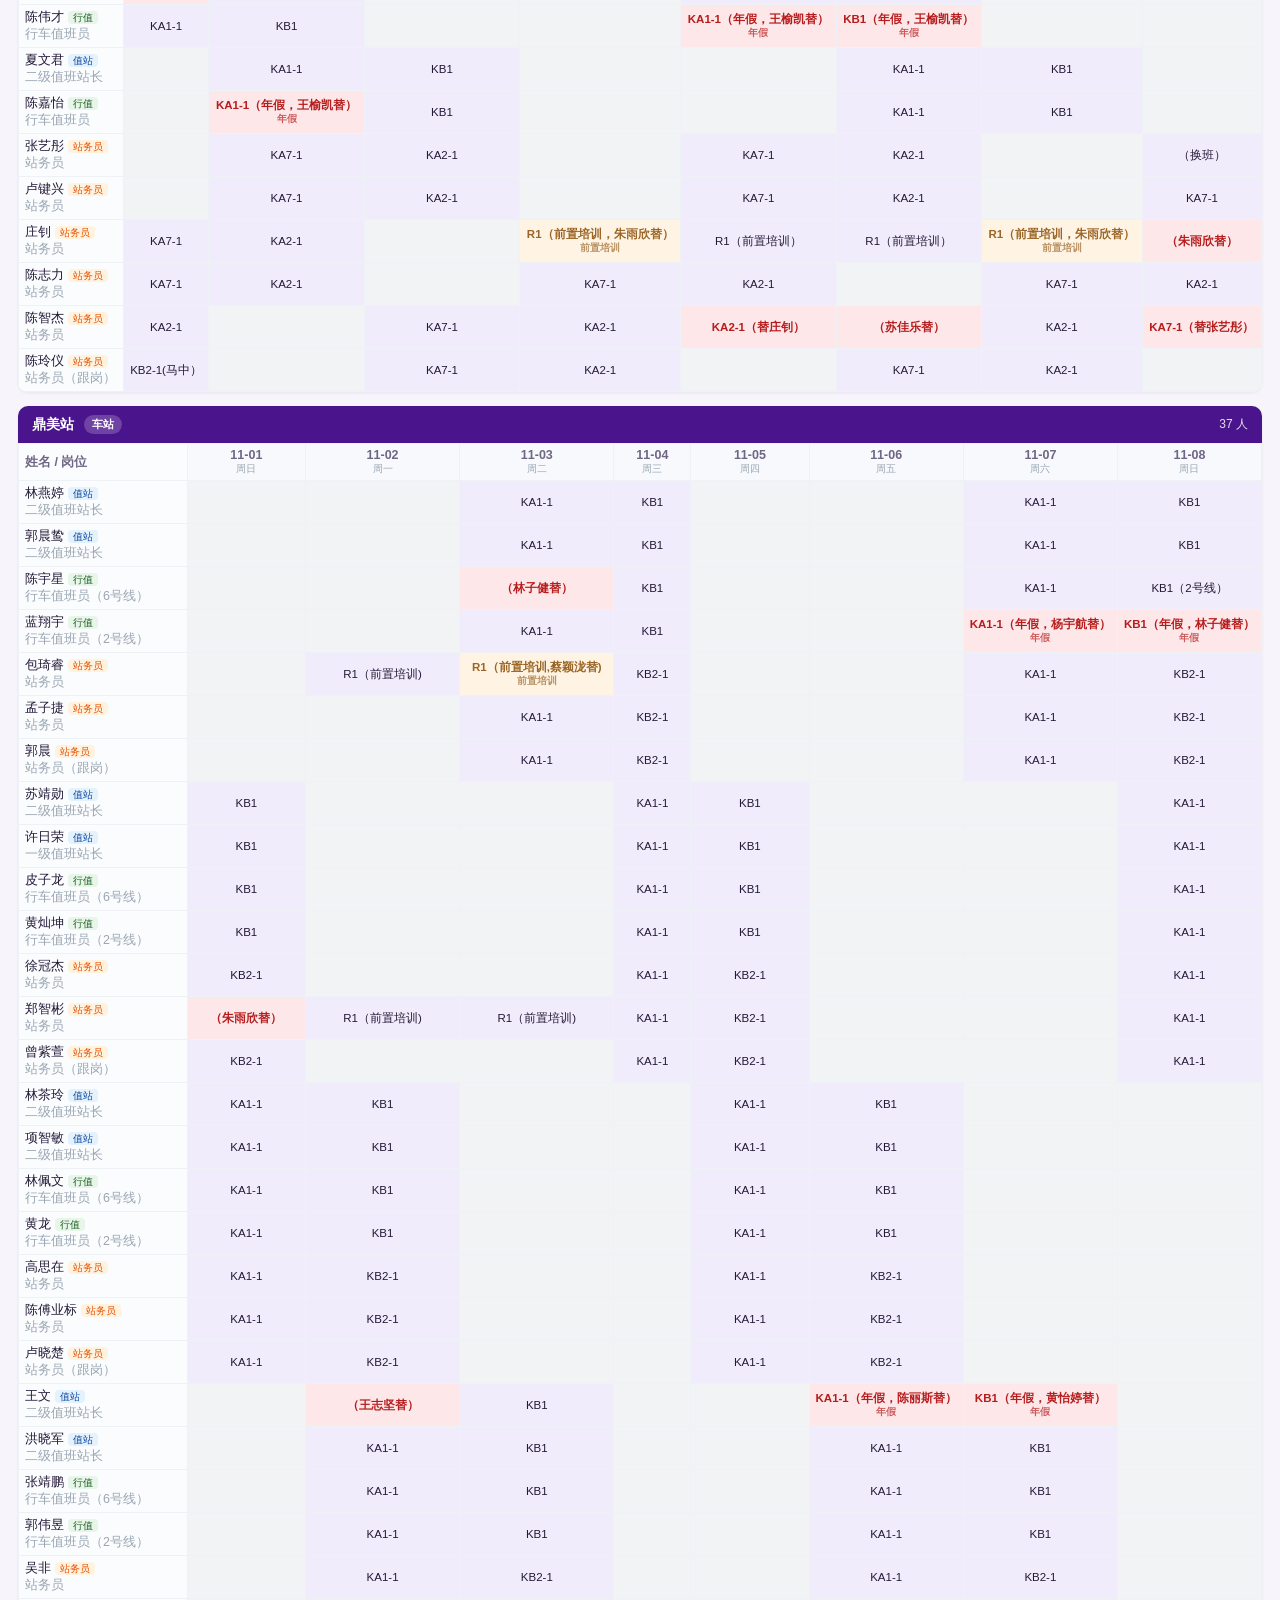
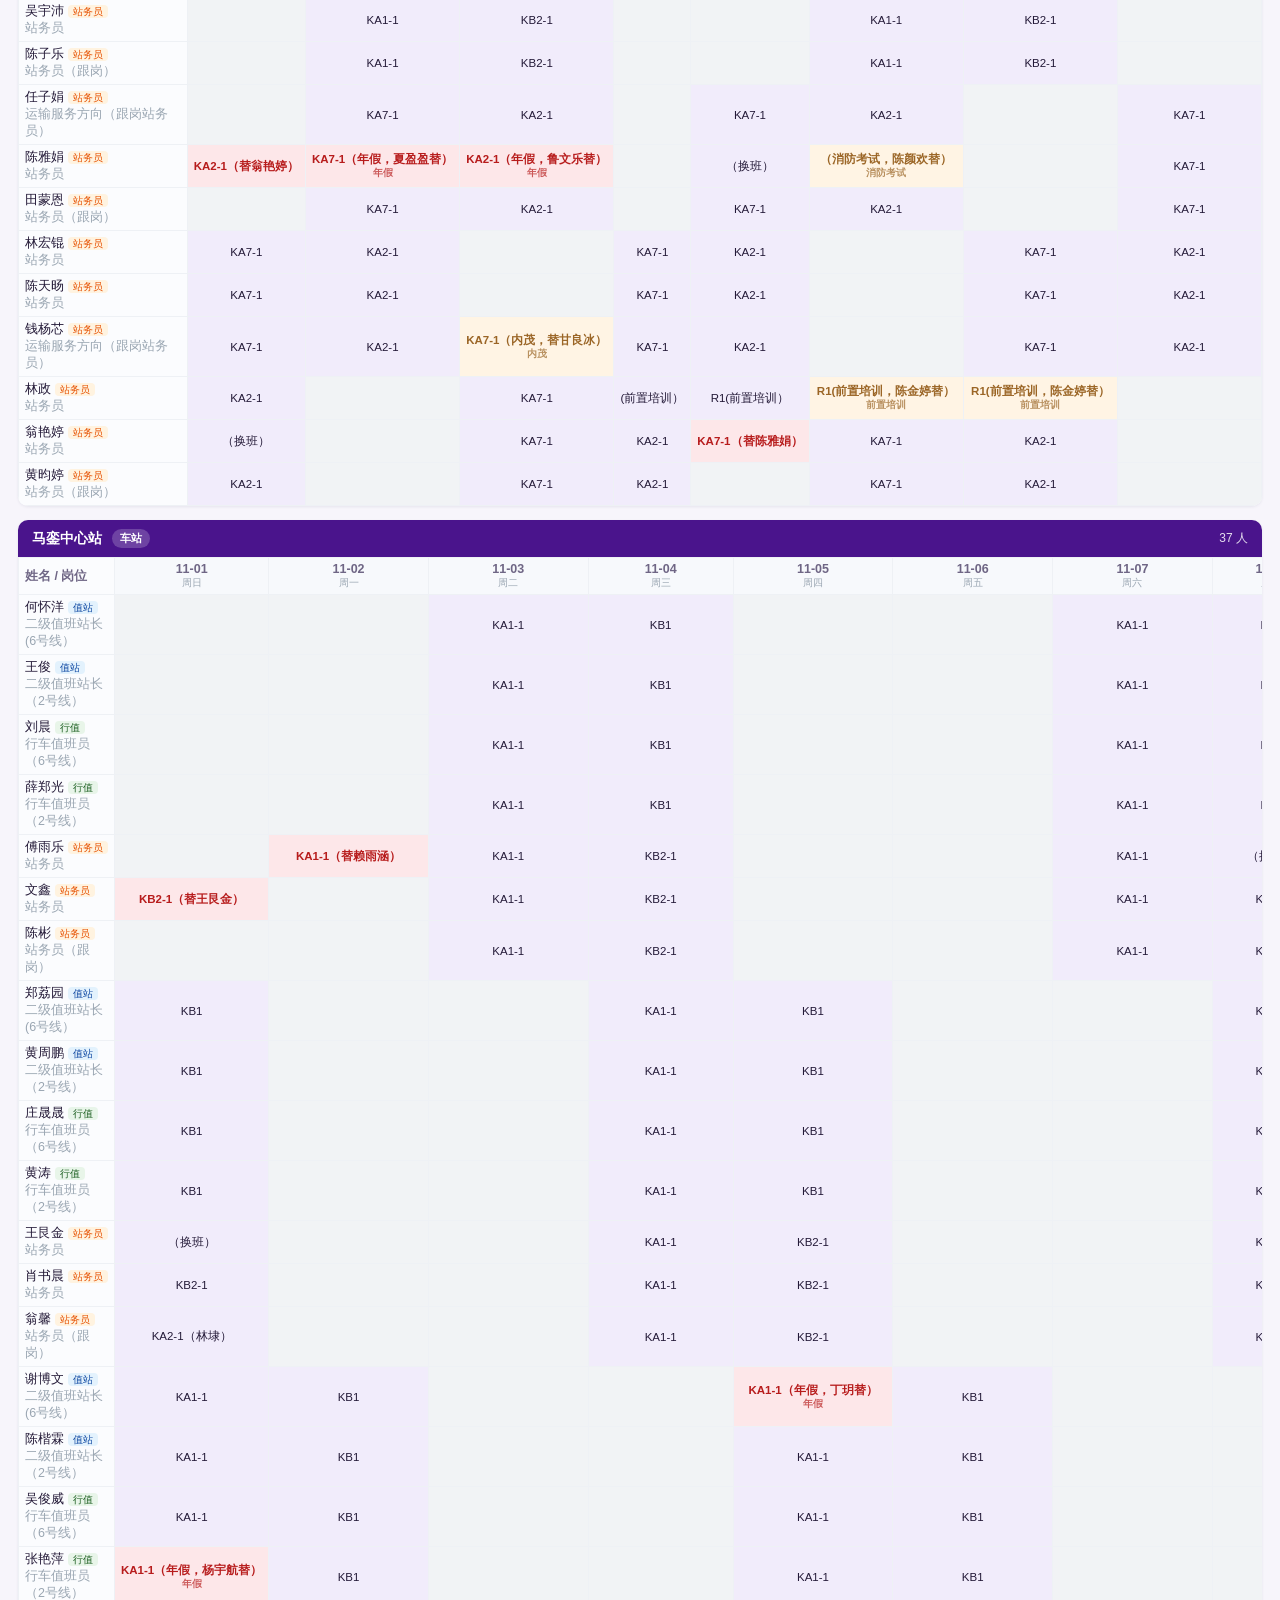
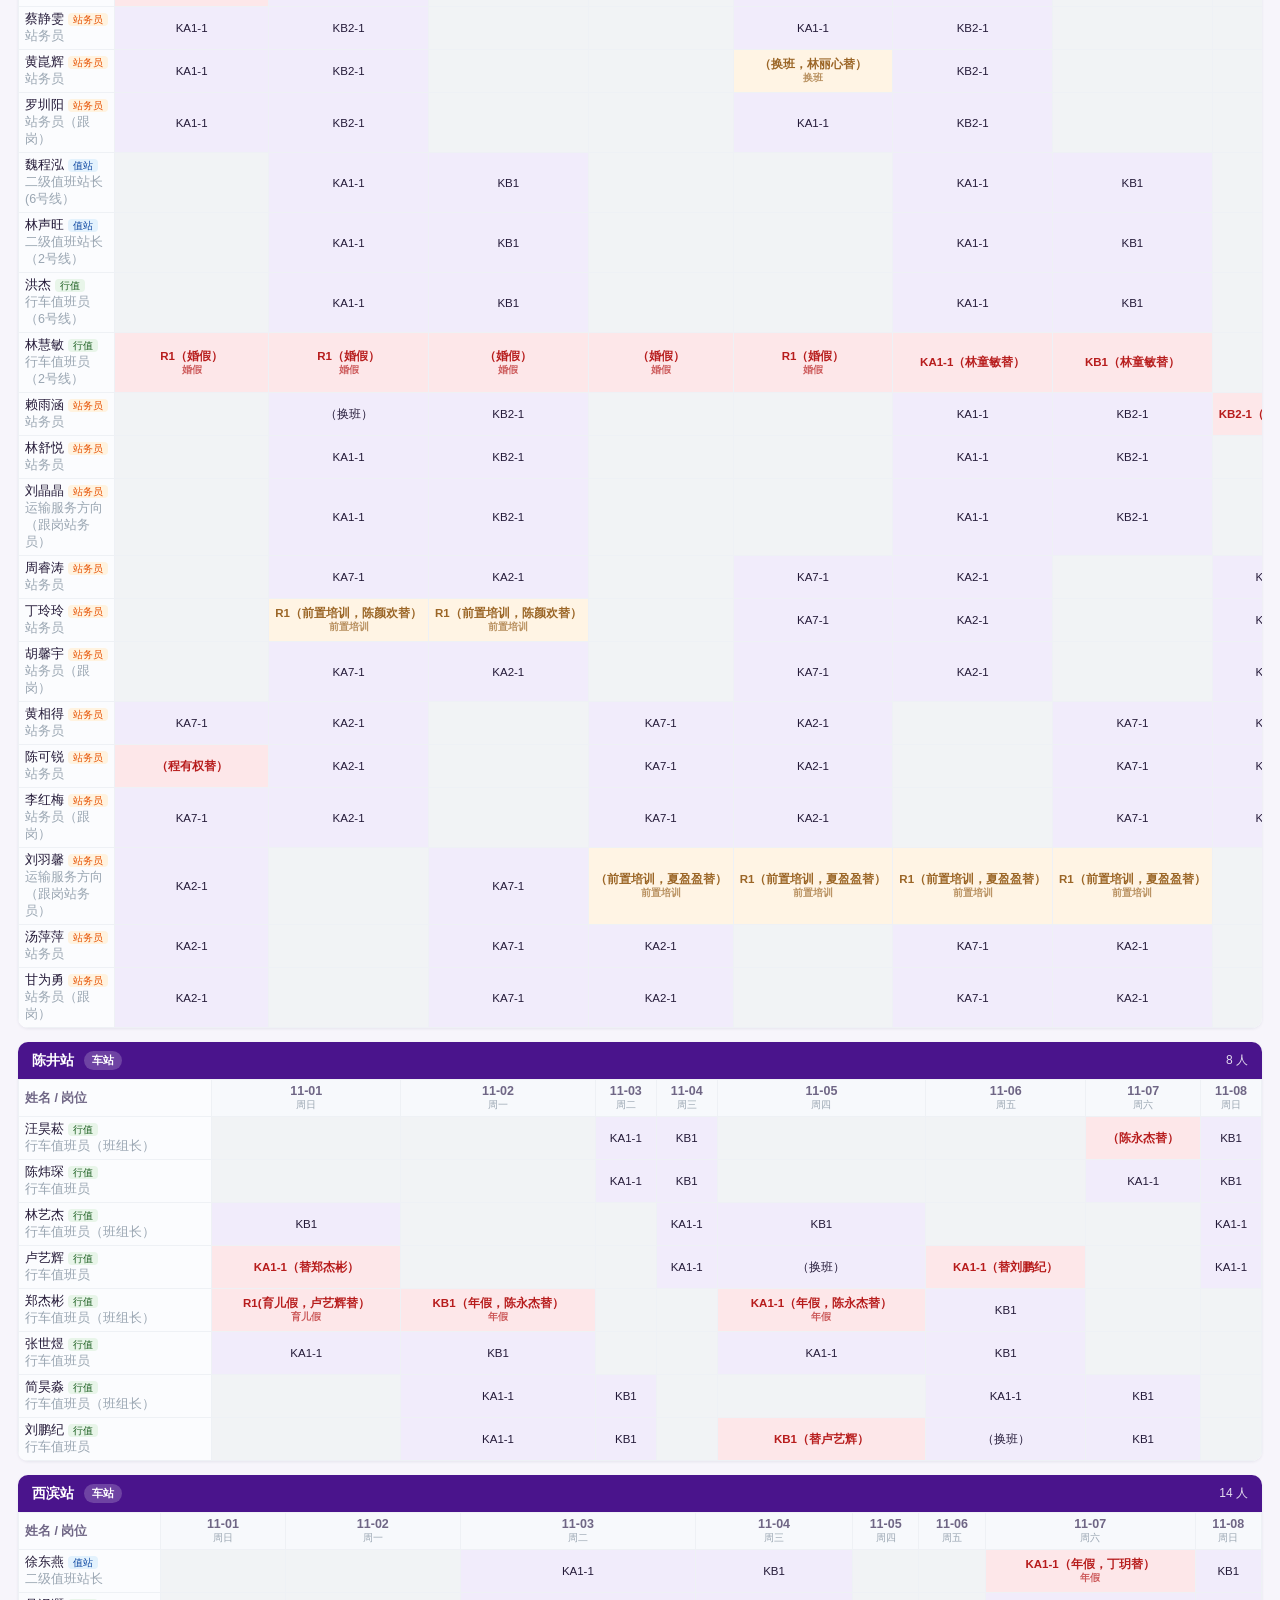
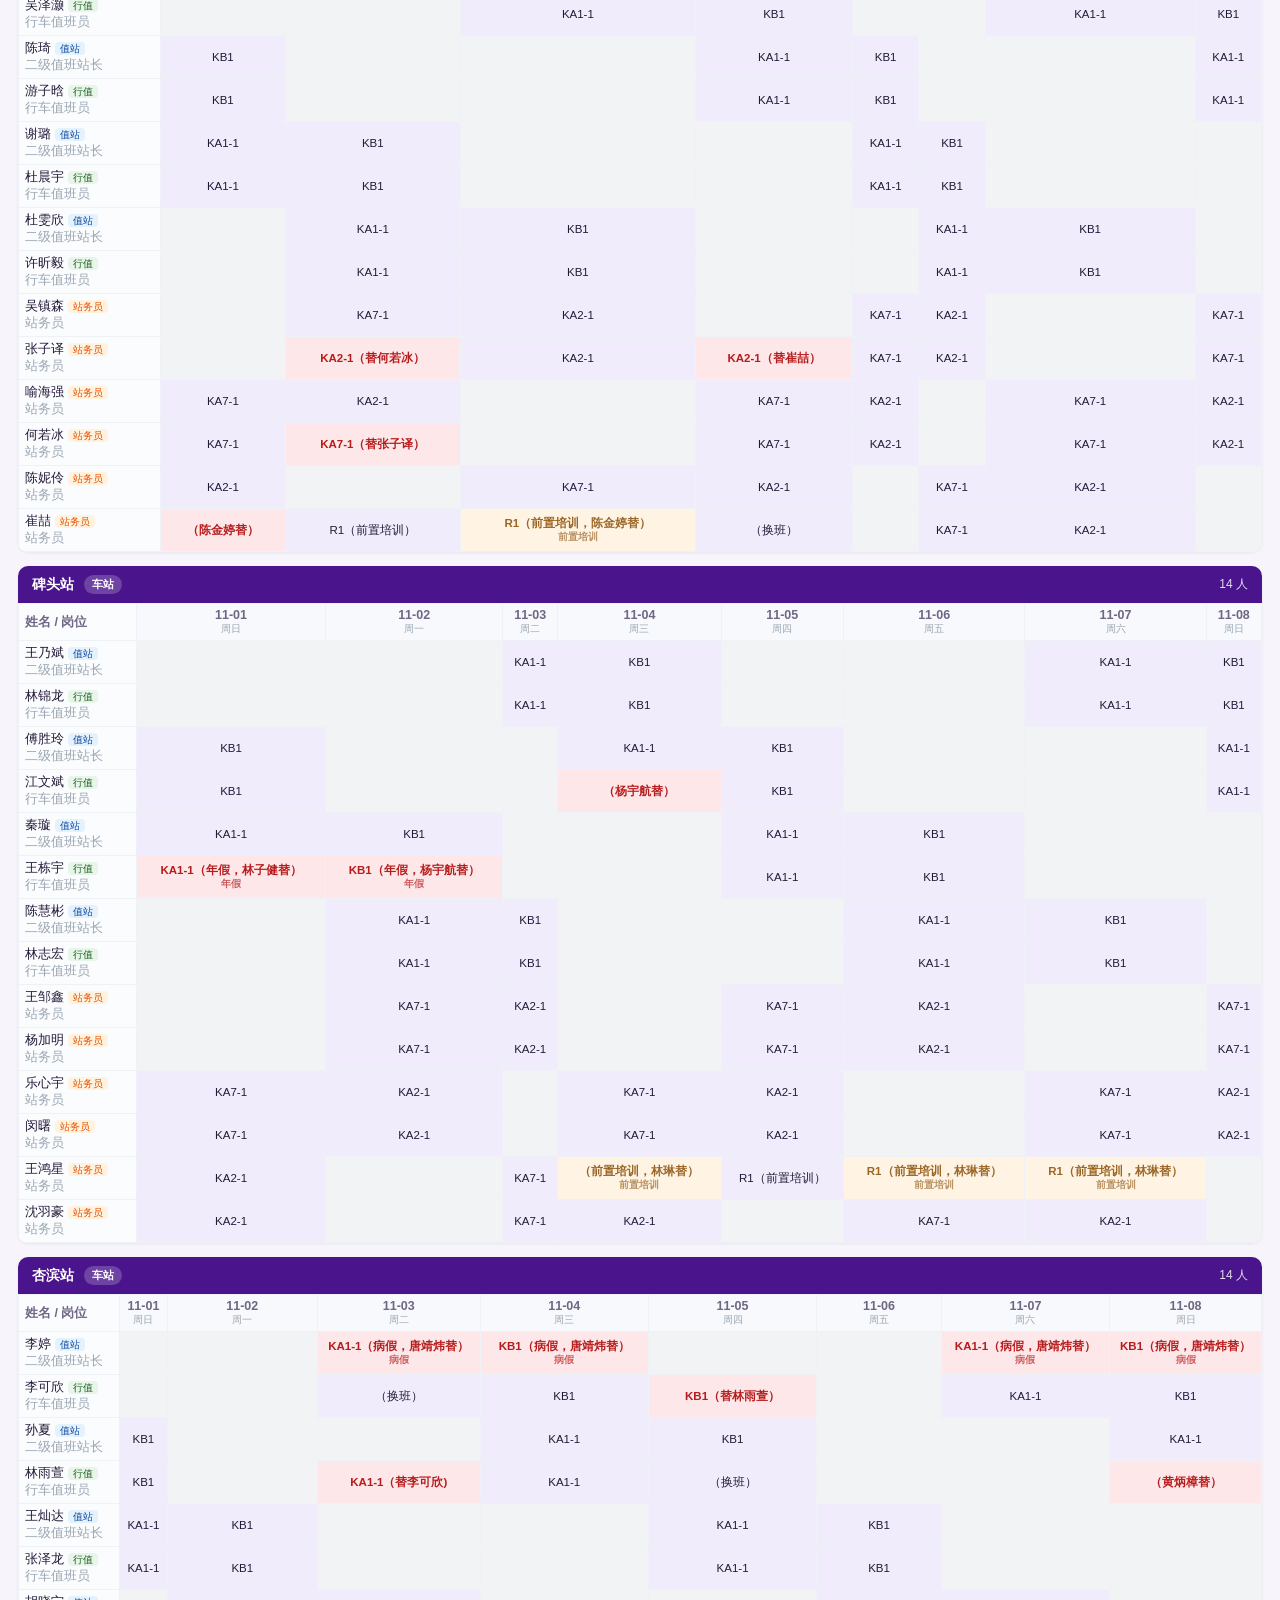
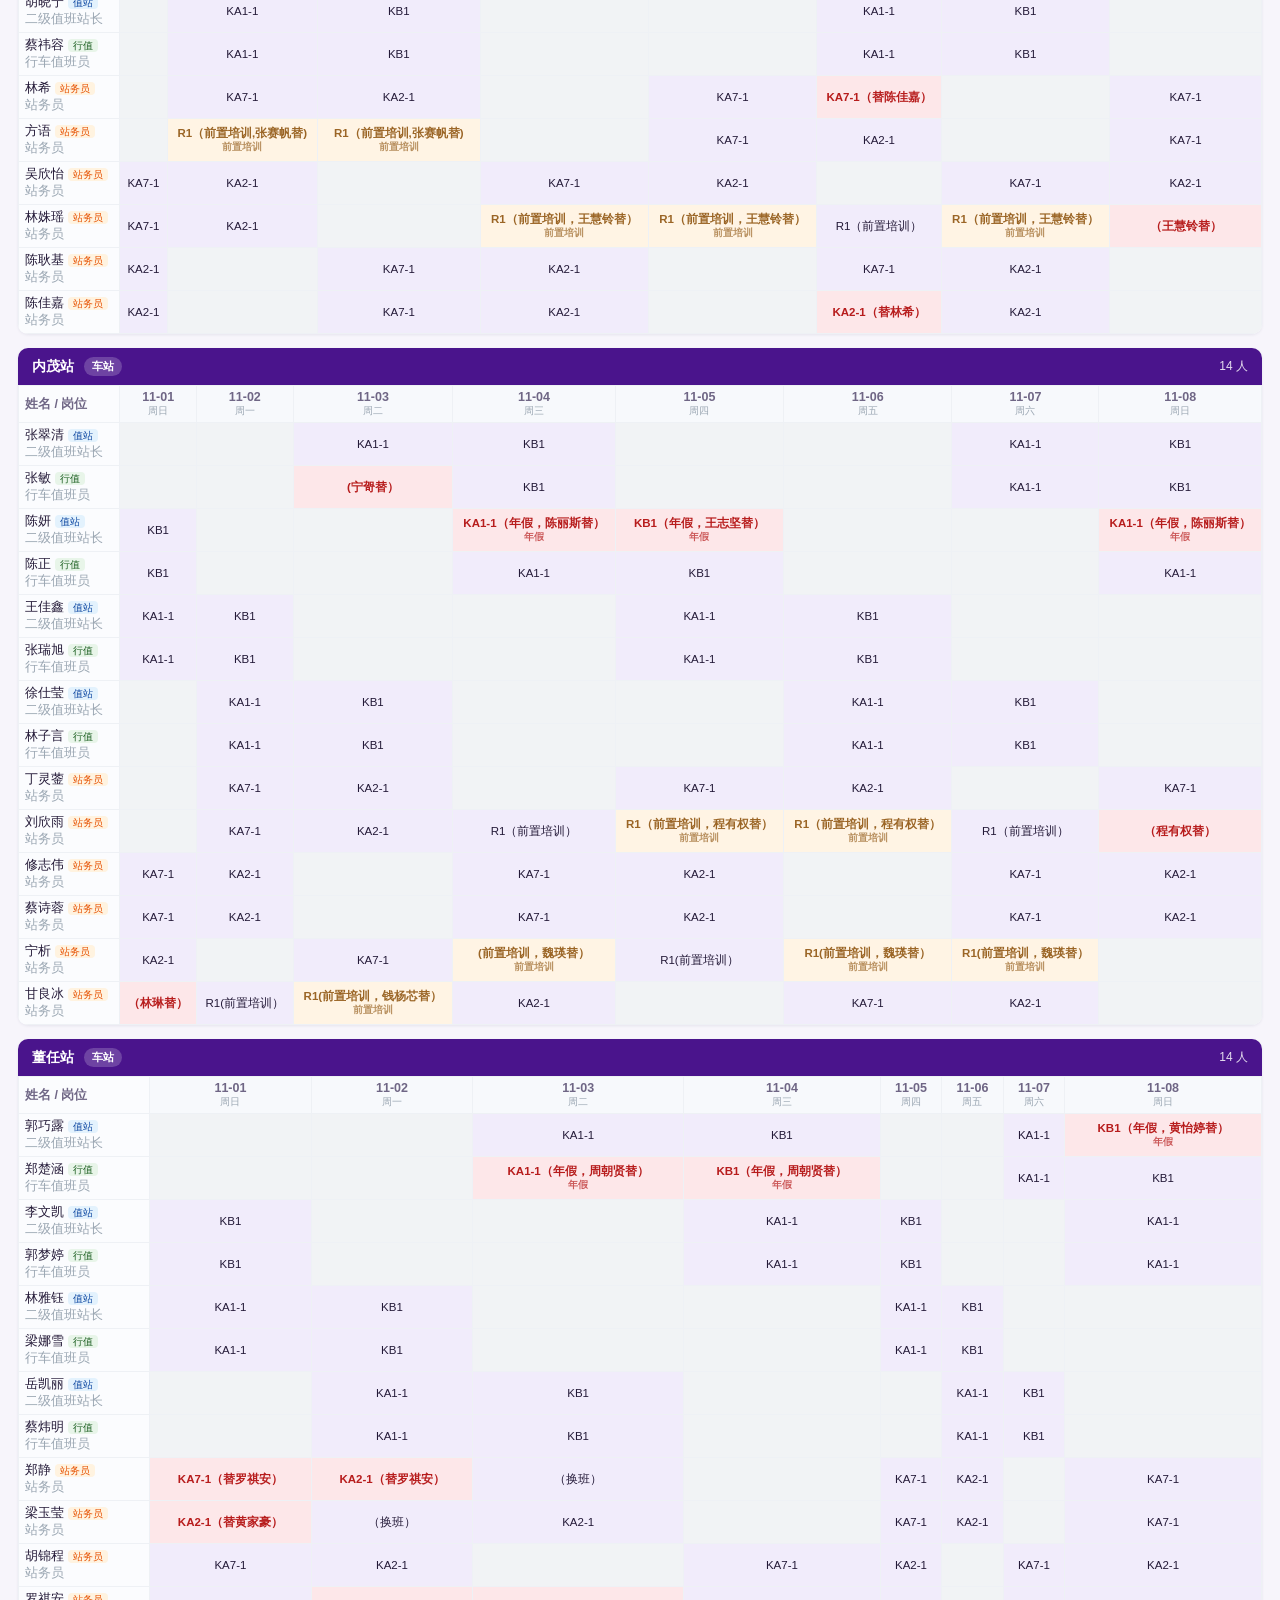
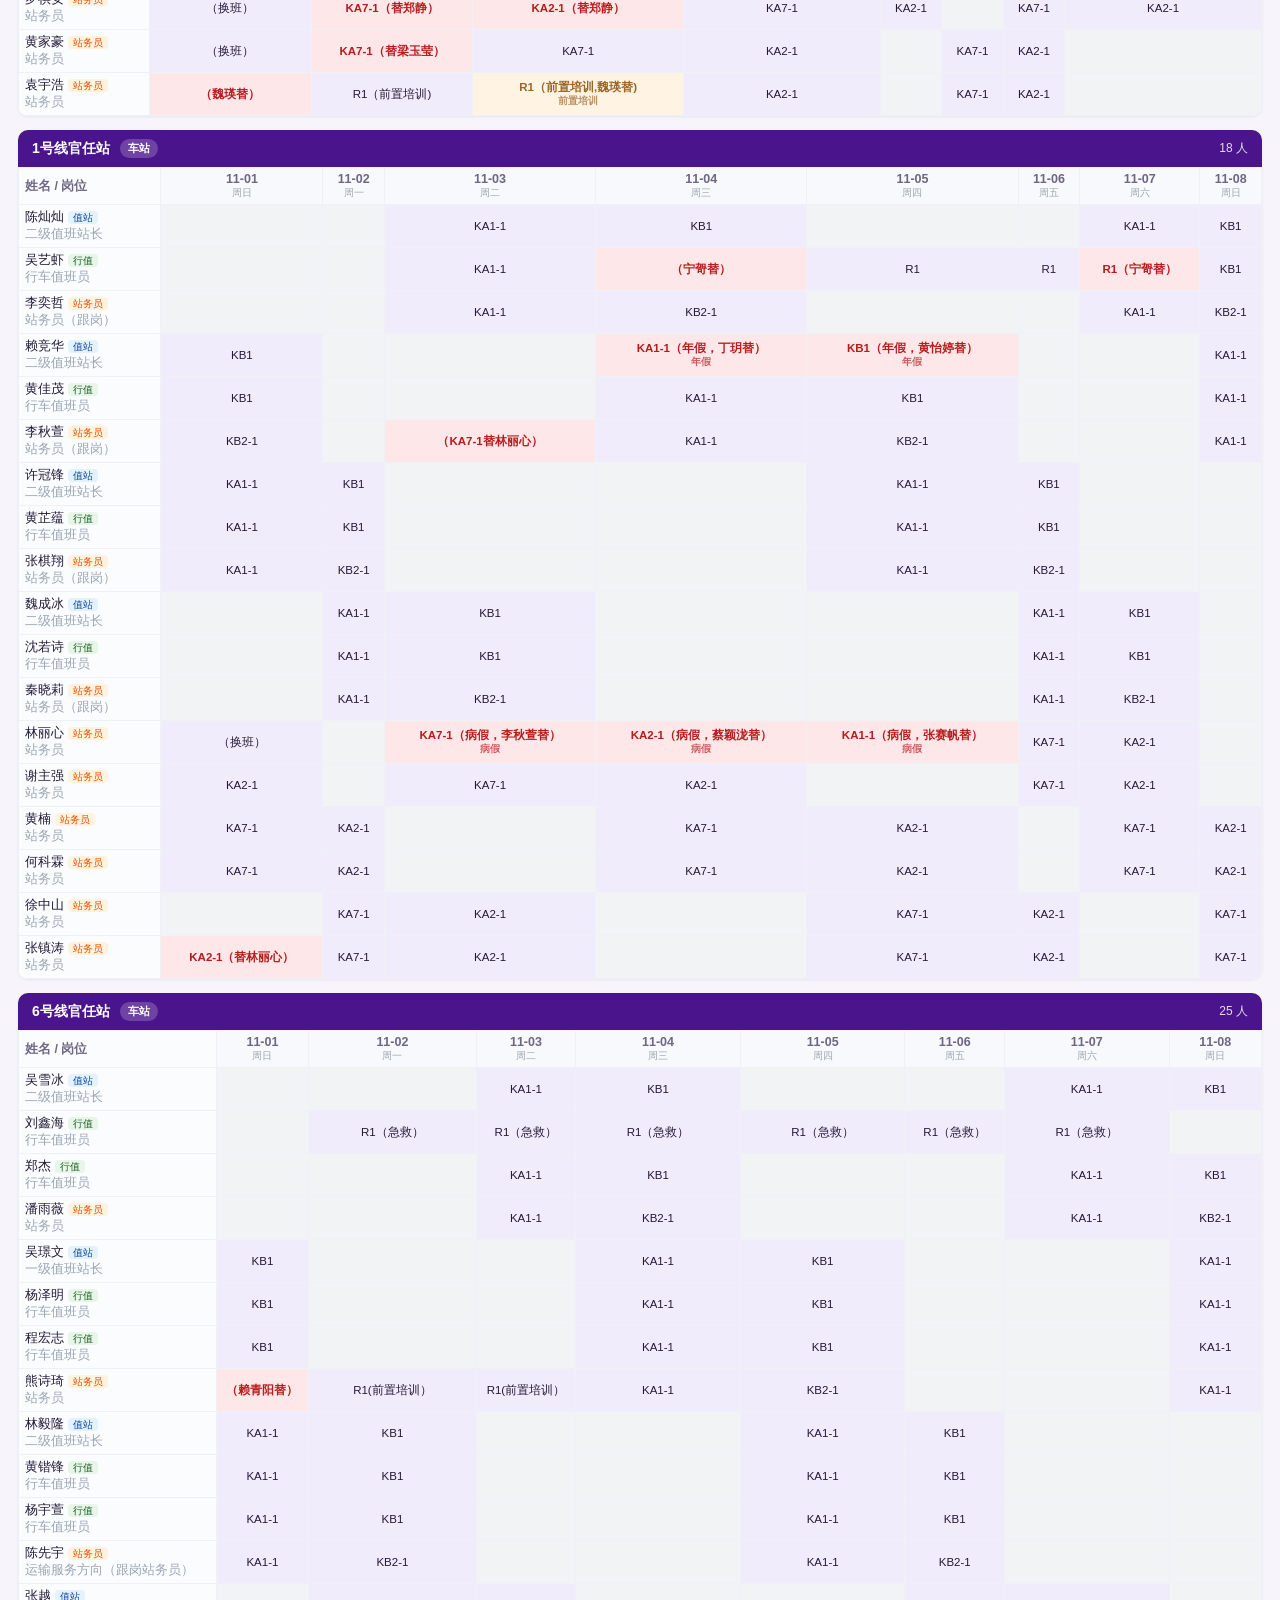
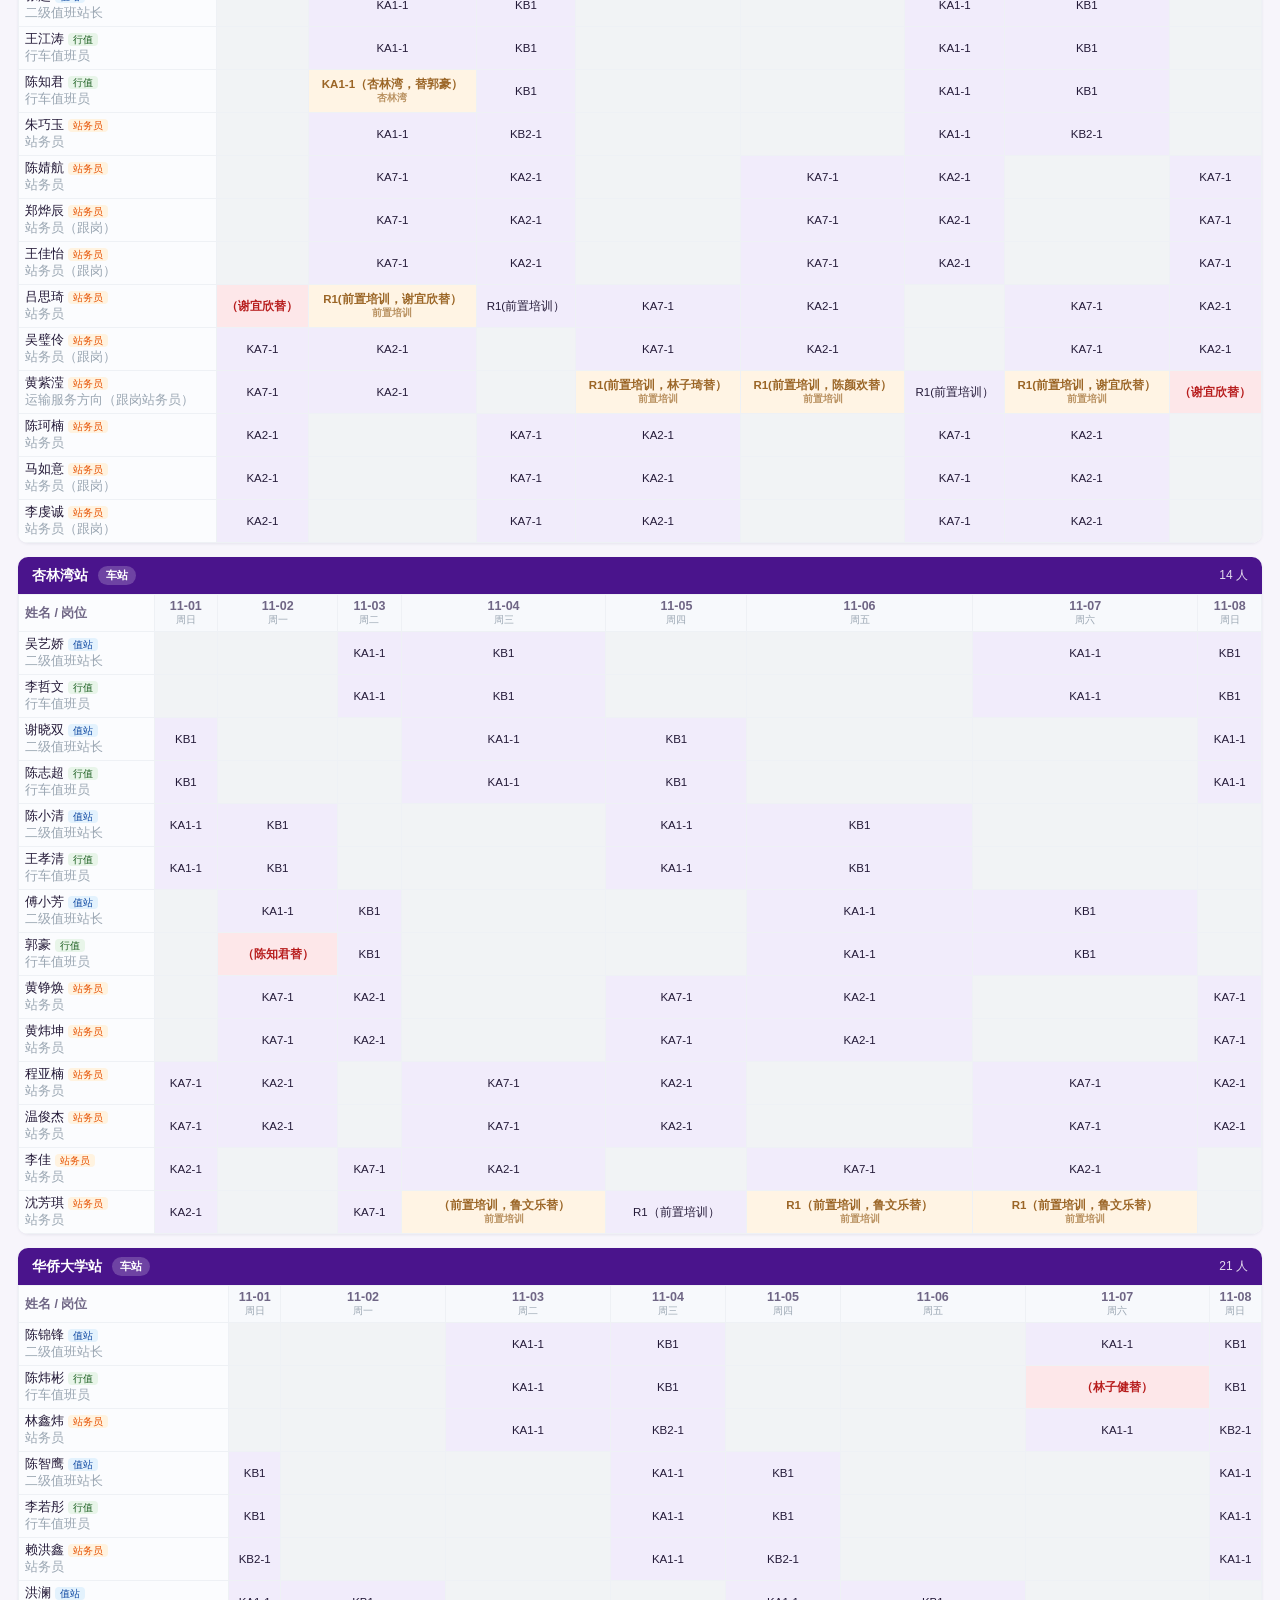
==== commit 4f7058a8: "移除页头三角梅SVG标志，保留简洁6字标识" ====
--- a/index.html
+++ b/index.html
@@ -9,17 +9,7 @@
 <body>
   <header class="topbar">
     <div class="brand">
-      <span class="logo">
-        <svg viewBox="0 0 32 32" width="30" height="30" aria-label="三角梅">
-          <g>
-            <path d="M16 4 C20 8 22 13 20 17 C17 15 13 15 12 17 C10 13 12 8 16 4Z" fill="#d81b7a"/>
-            <path d="M5 12 C10 12 15 14 17 18 C14 19 11 21 10.5 24 C6 22 4 17 5 12Z" fill="#ad1457"/>
-            <path d="M27 12 C22 12 17 14 15 18 C18 19 21 21 21.5 24 C26 22 28 17 27 12Z" fill="#e91e8c"/>
-            <circle cx="16" cy="20" r="3.4" fill="#ffd54a"/>
-            <circle cx="16" cy="20" r="1.4" fill="#f9a825"/>
-          </g>
-        </svg><b>6</b>
-      </span>
+      <span class="logo"><b>6</b></span>
       <div>
         <div class="title">厦门地铁 <b>6号线</b> · 智能排班</div>
         <div class="sub" id="periodLabel">排班周期加载中…</div>
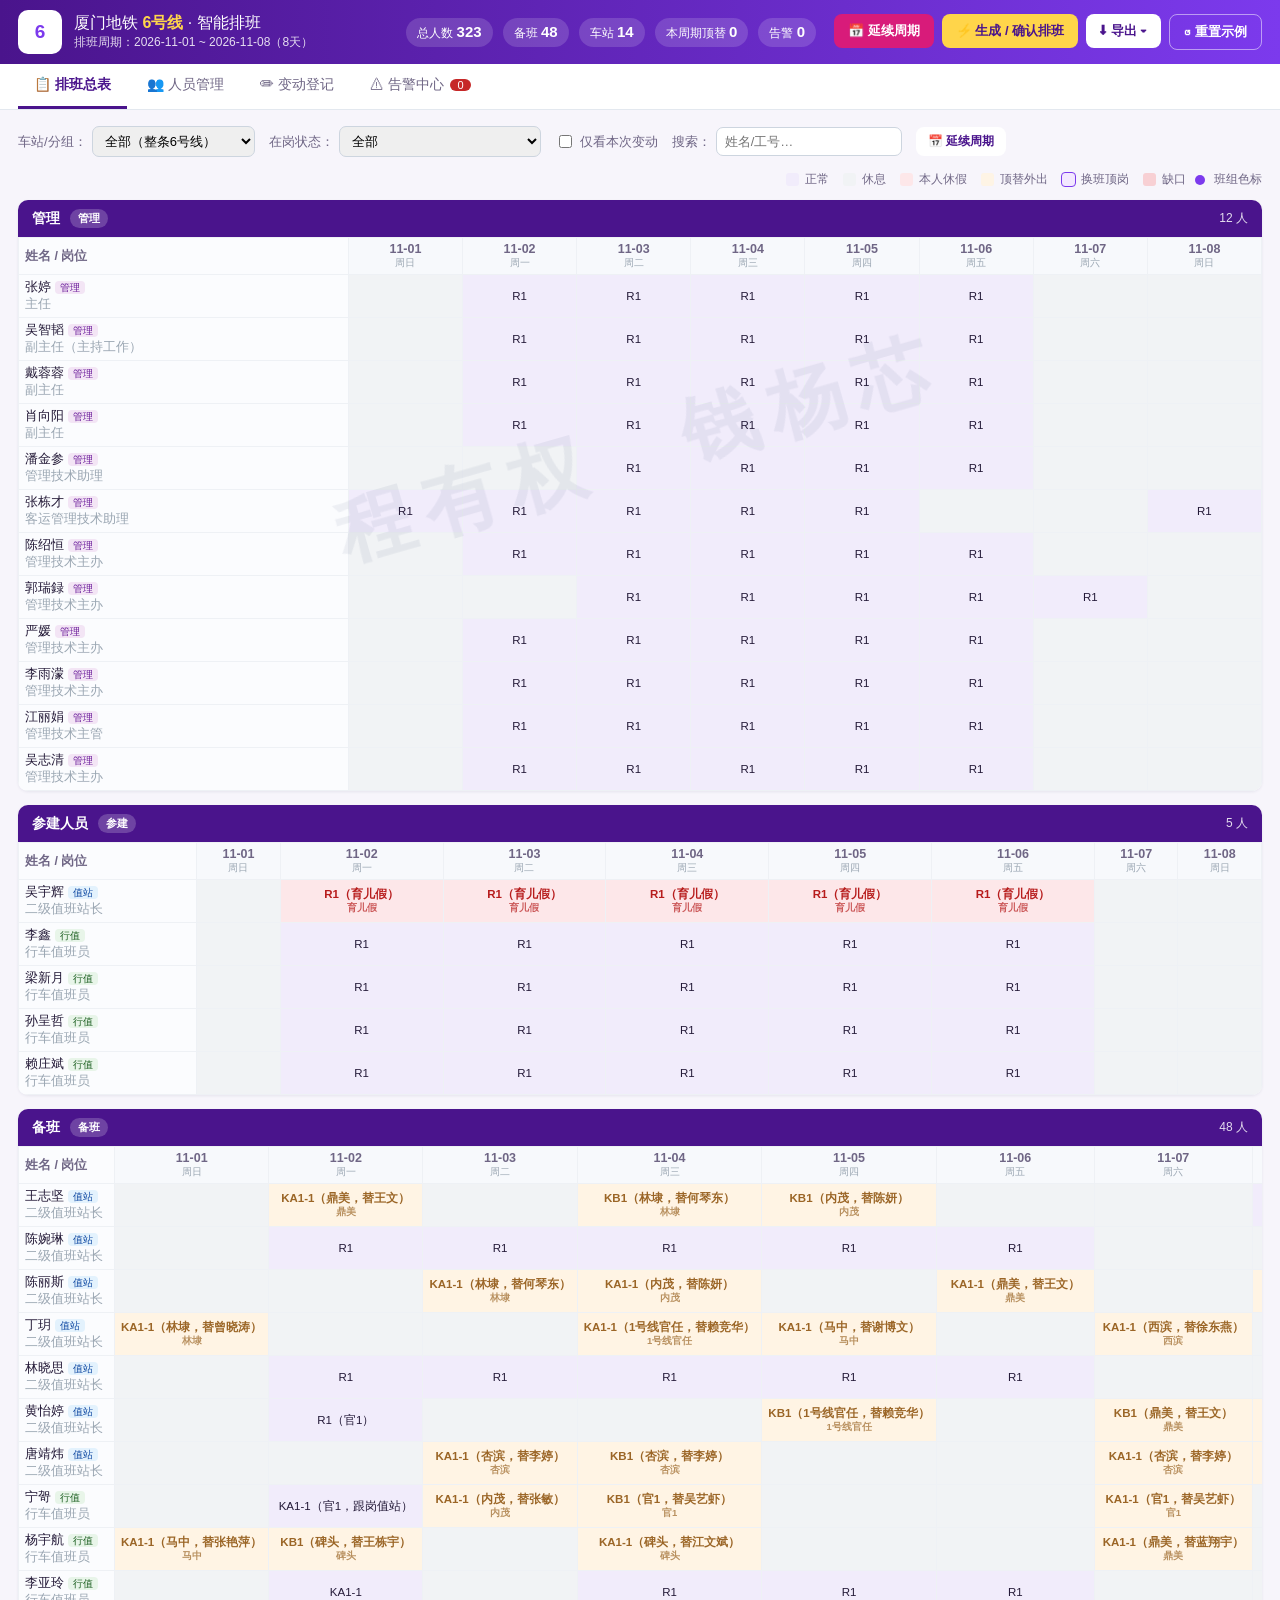
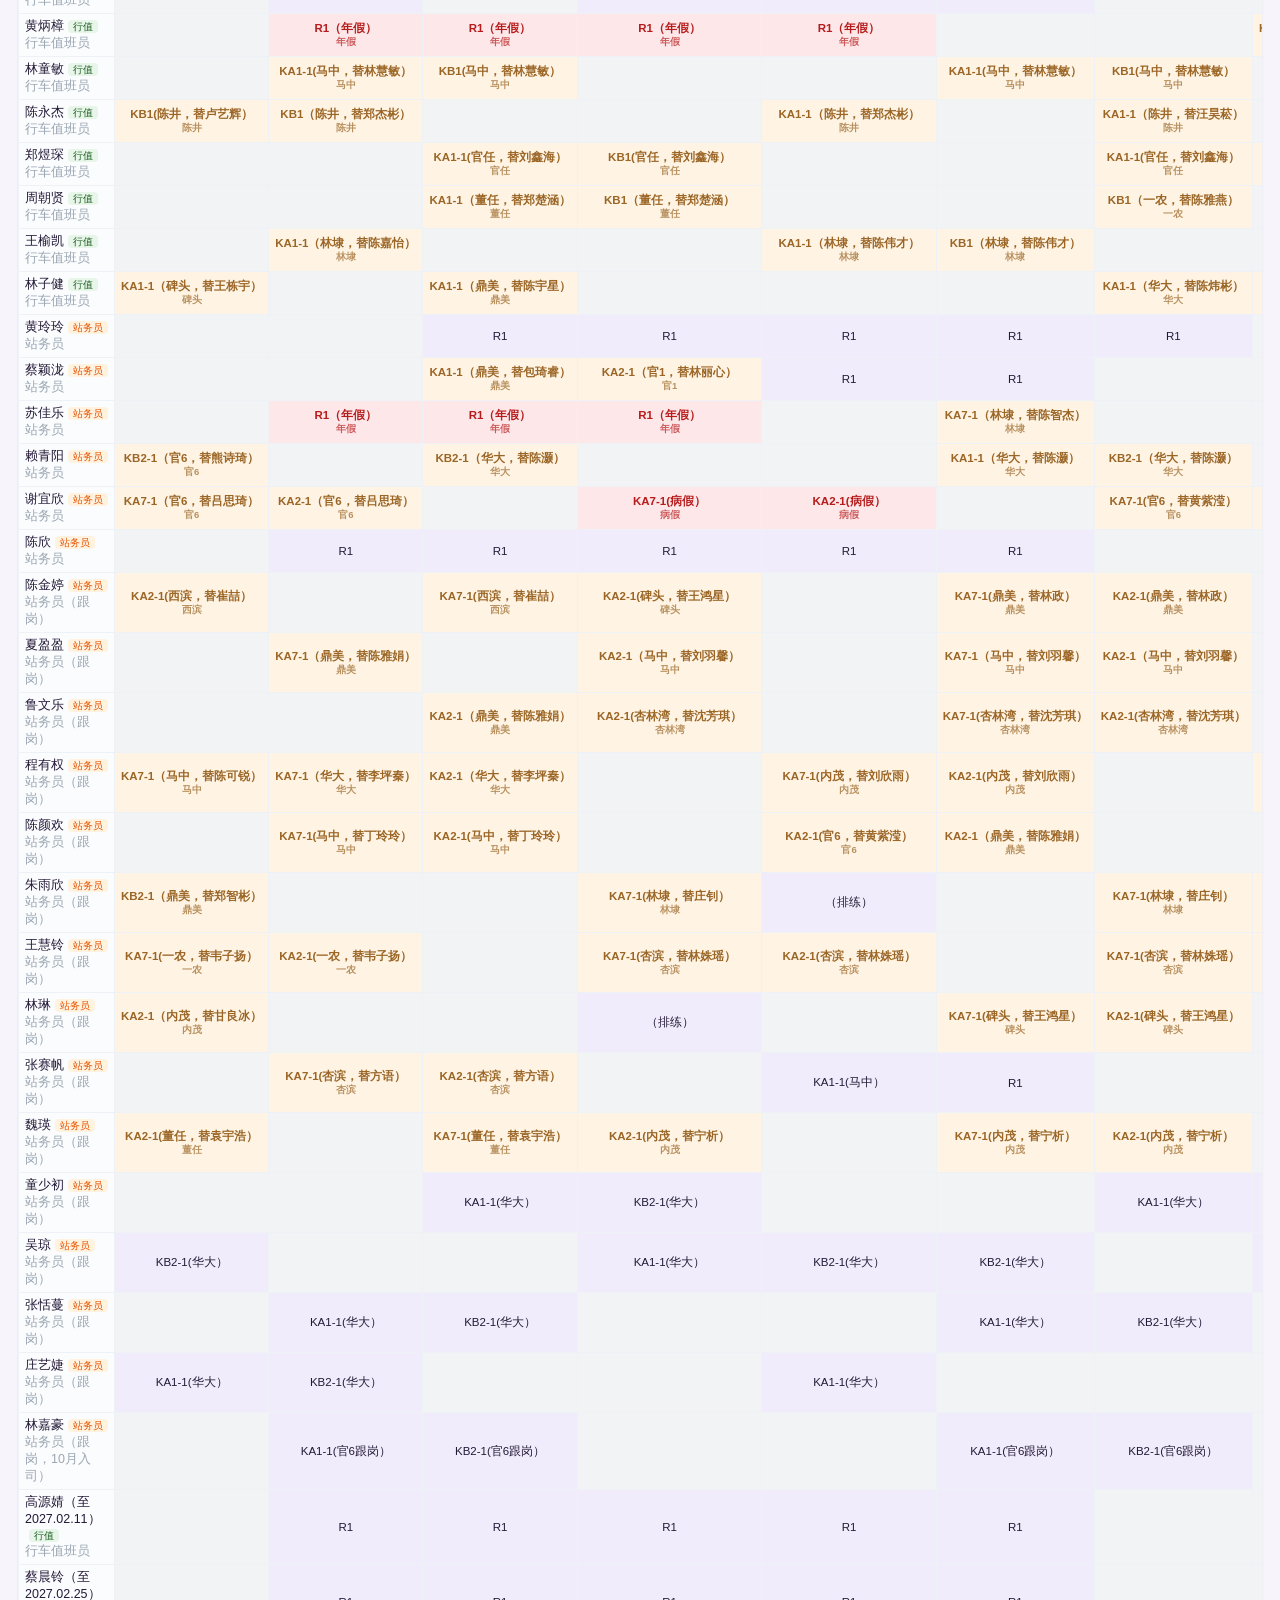
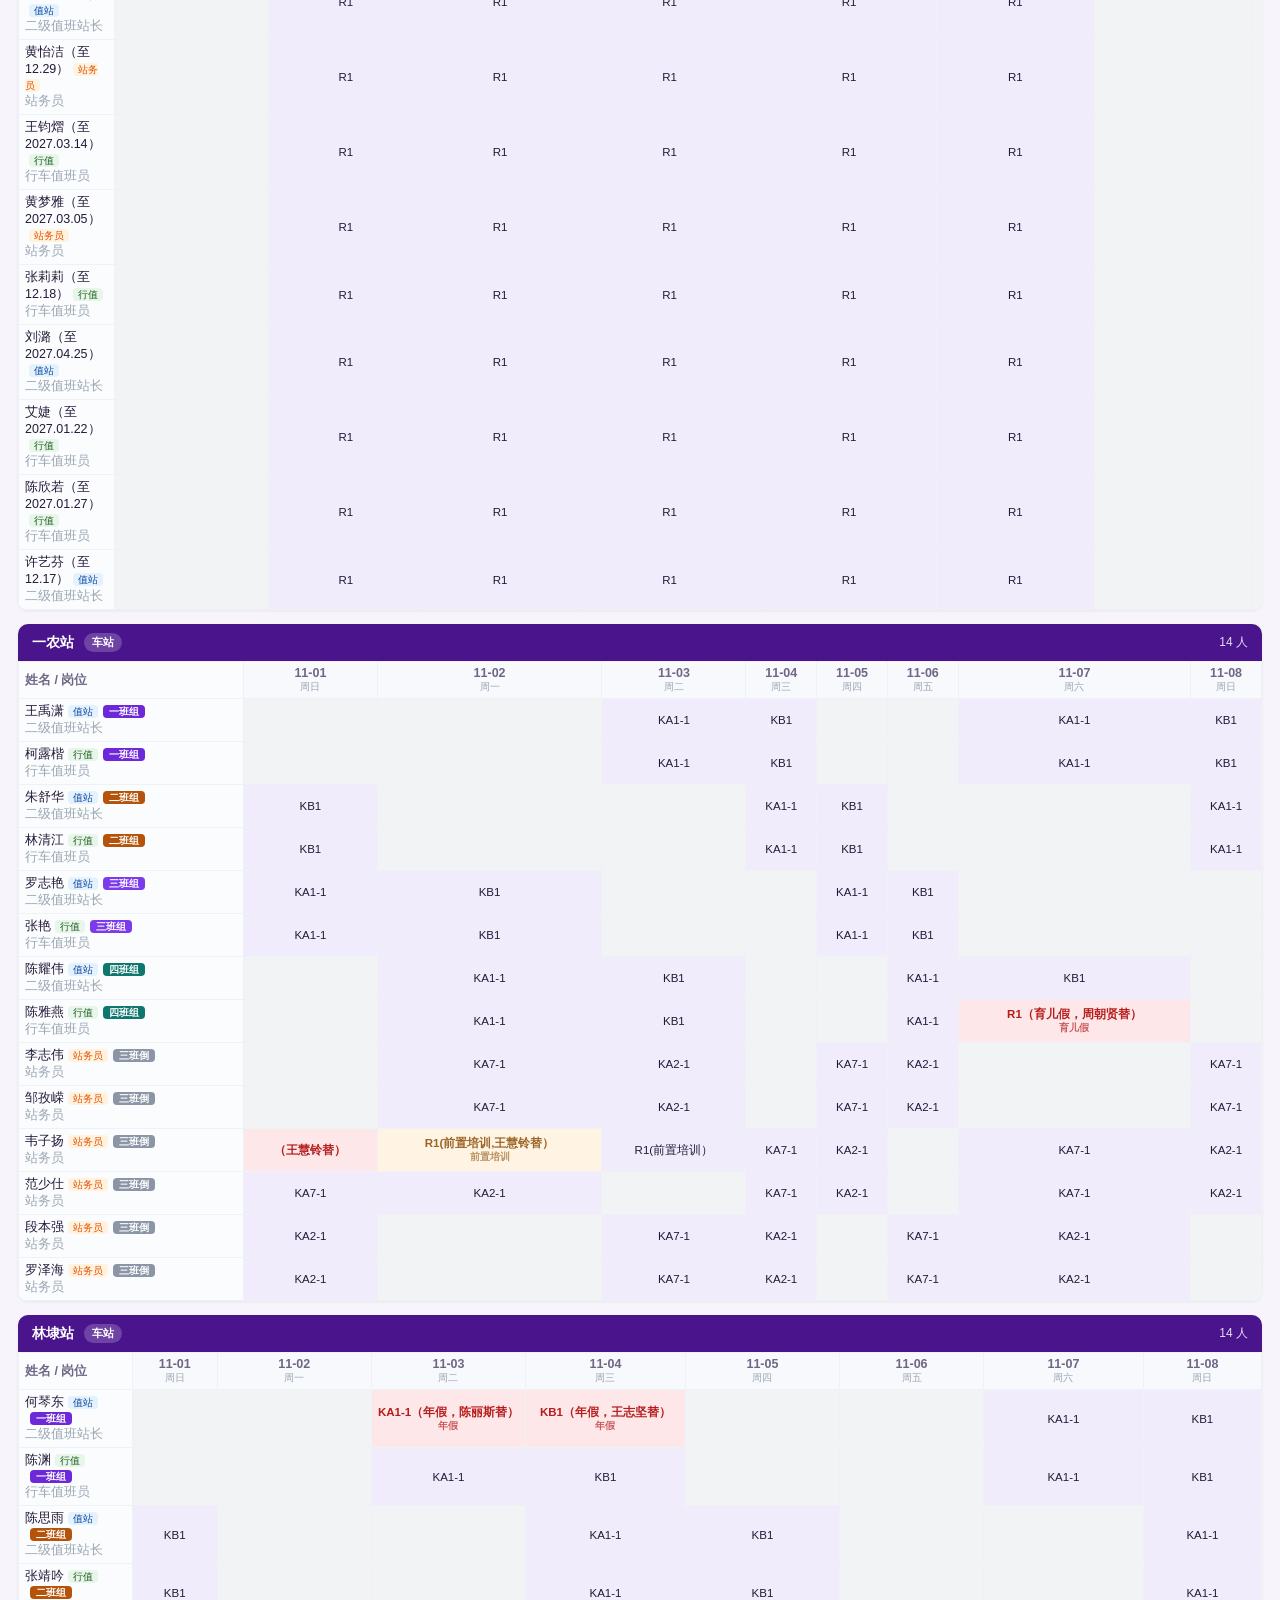
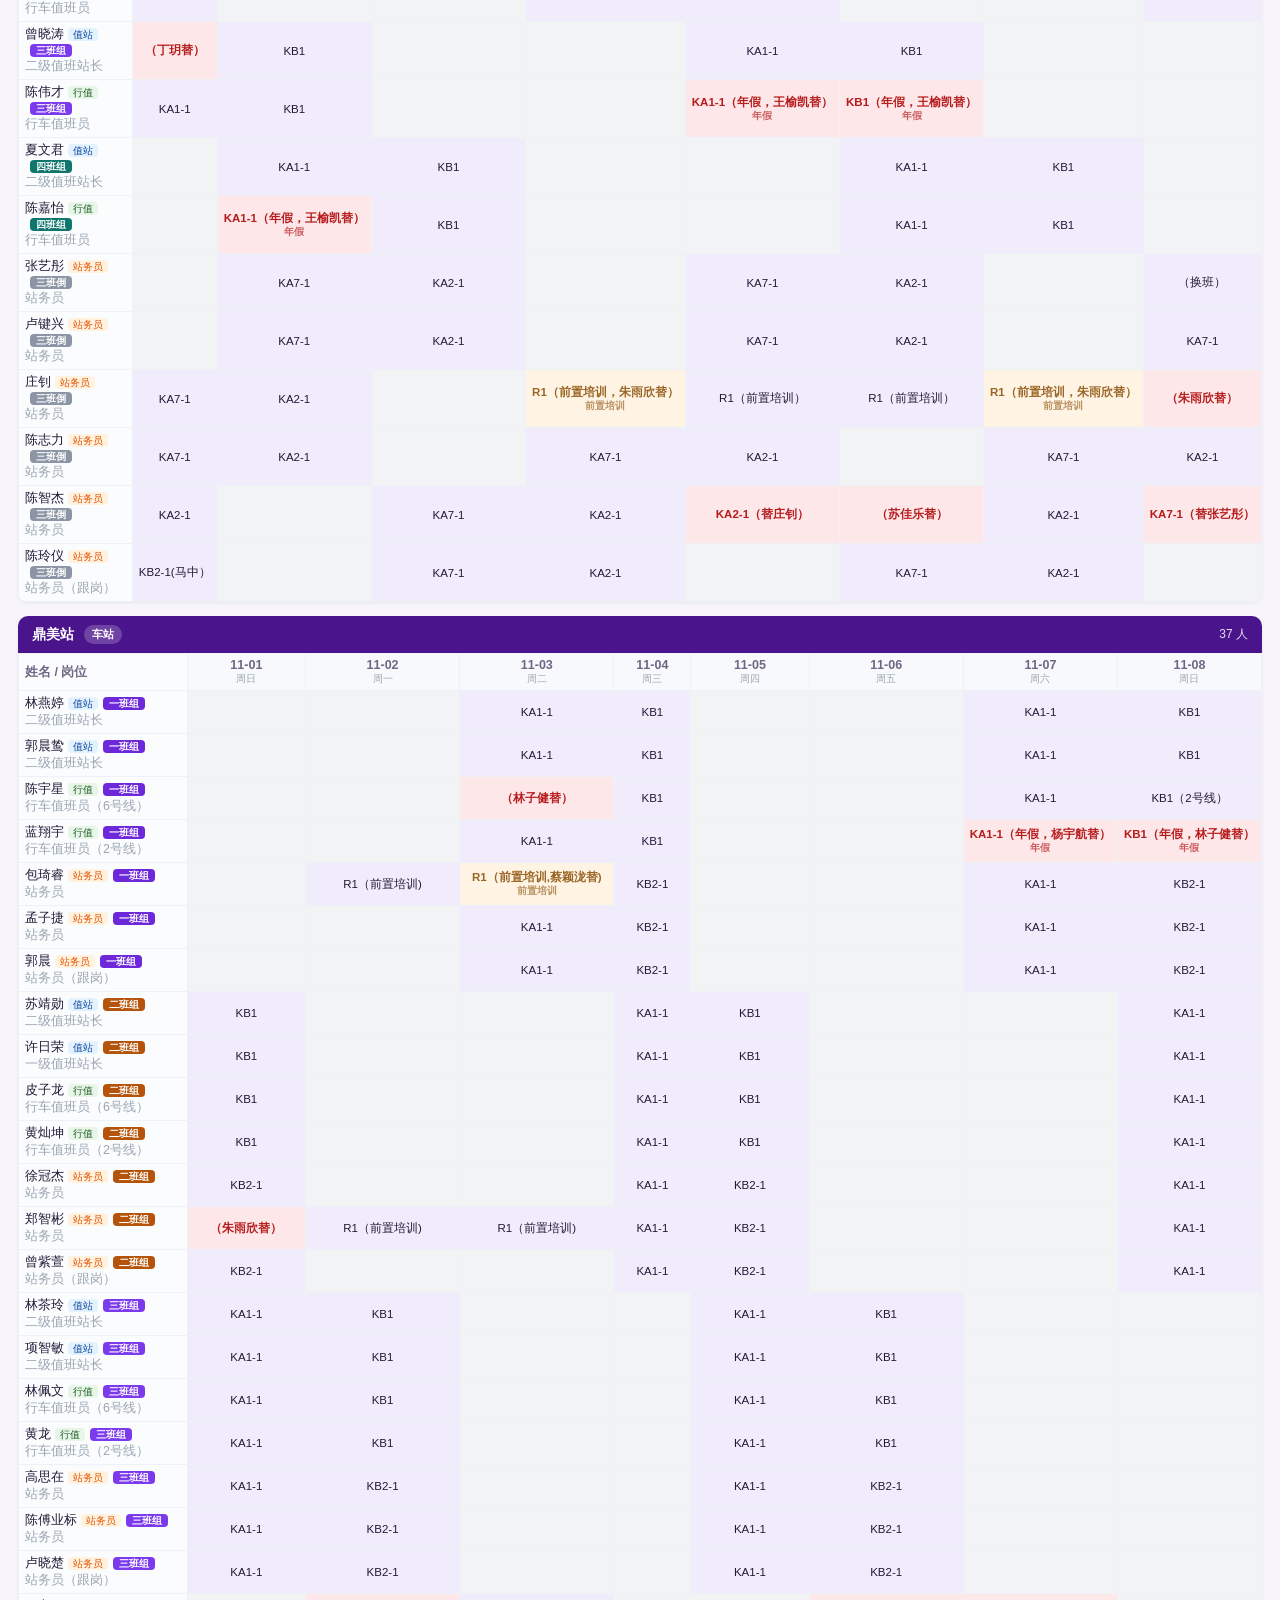
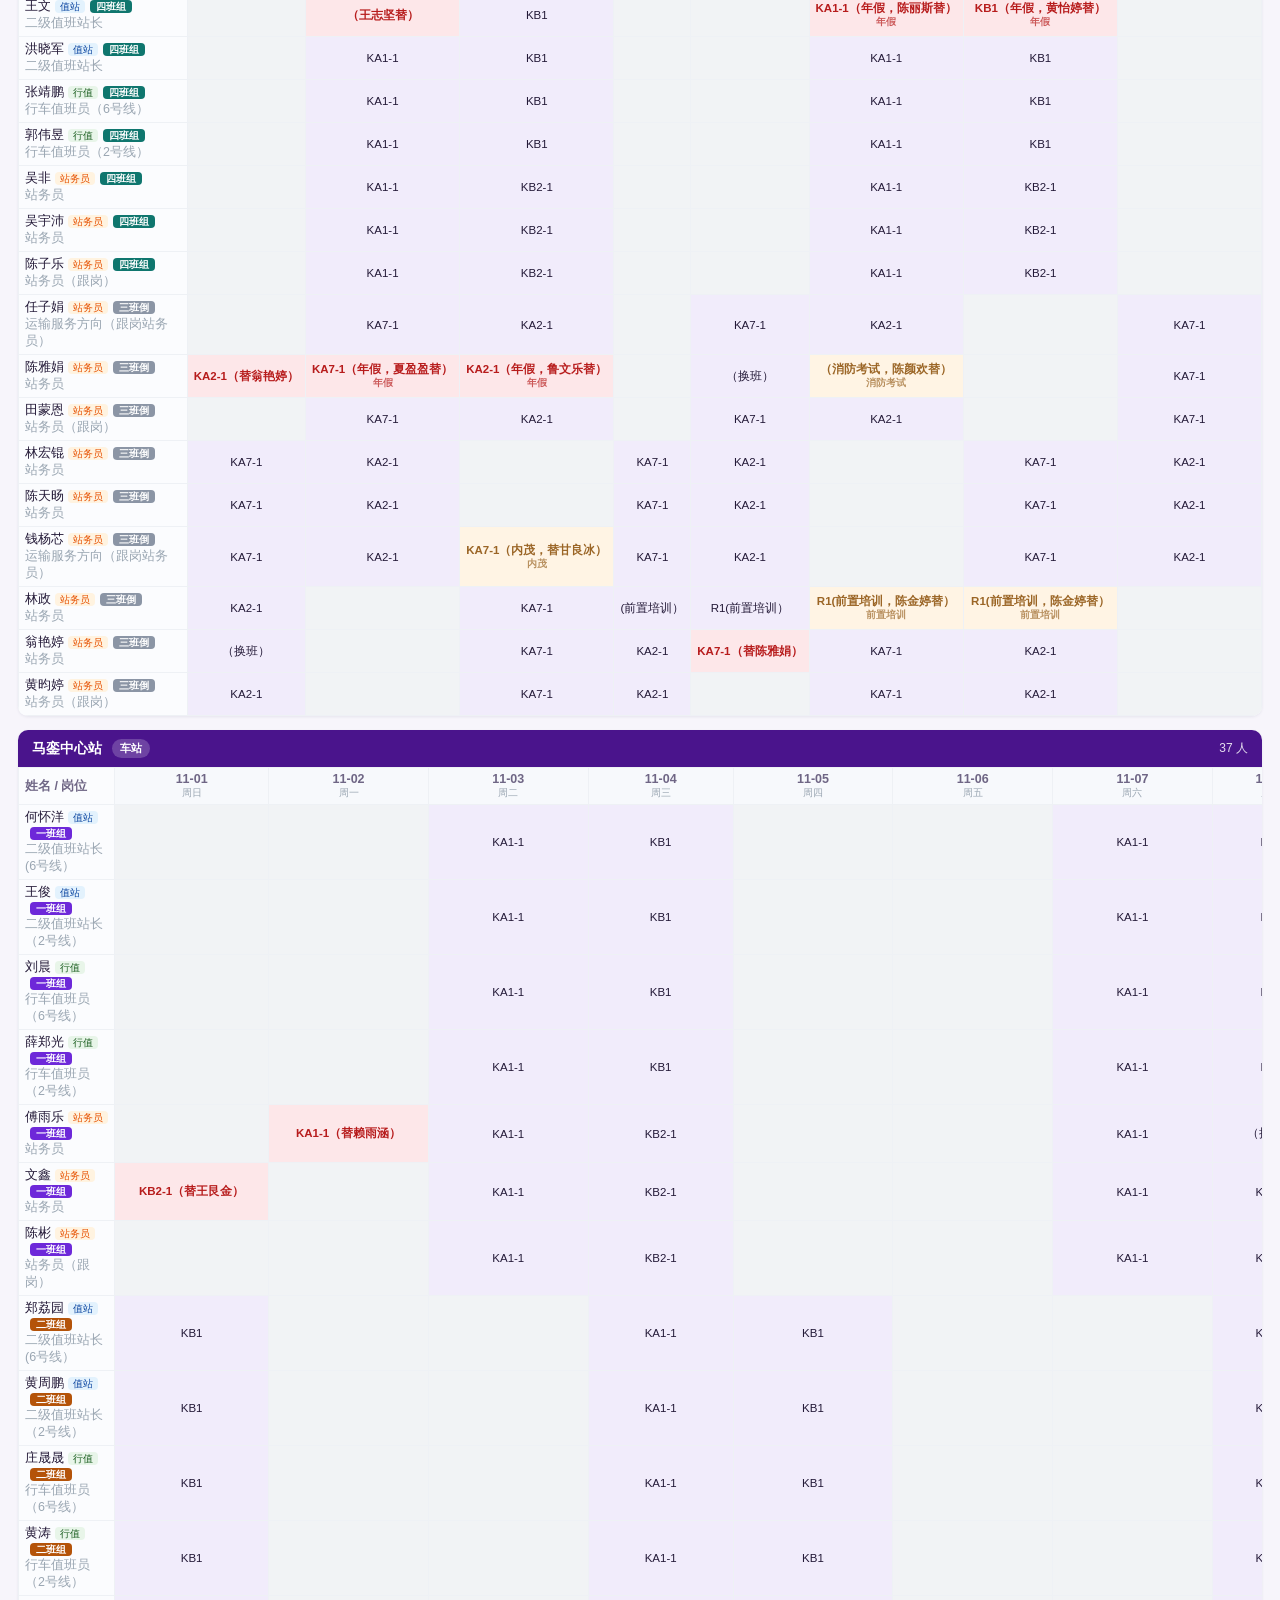
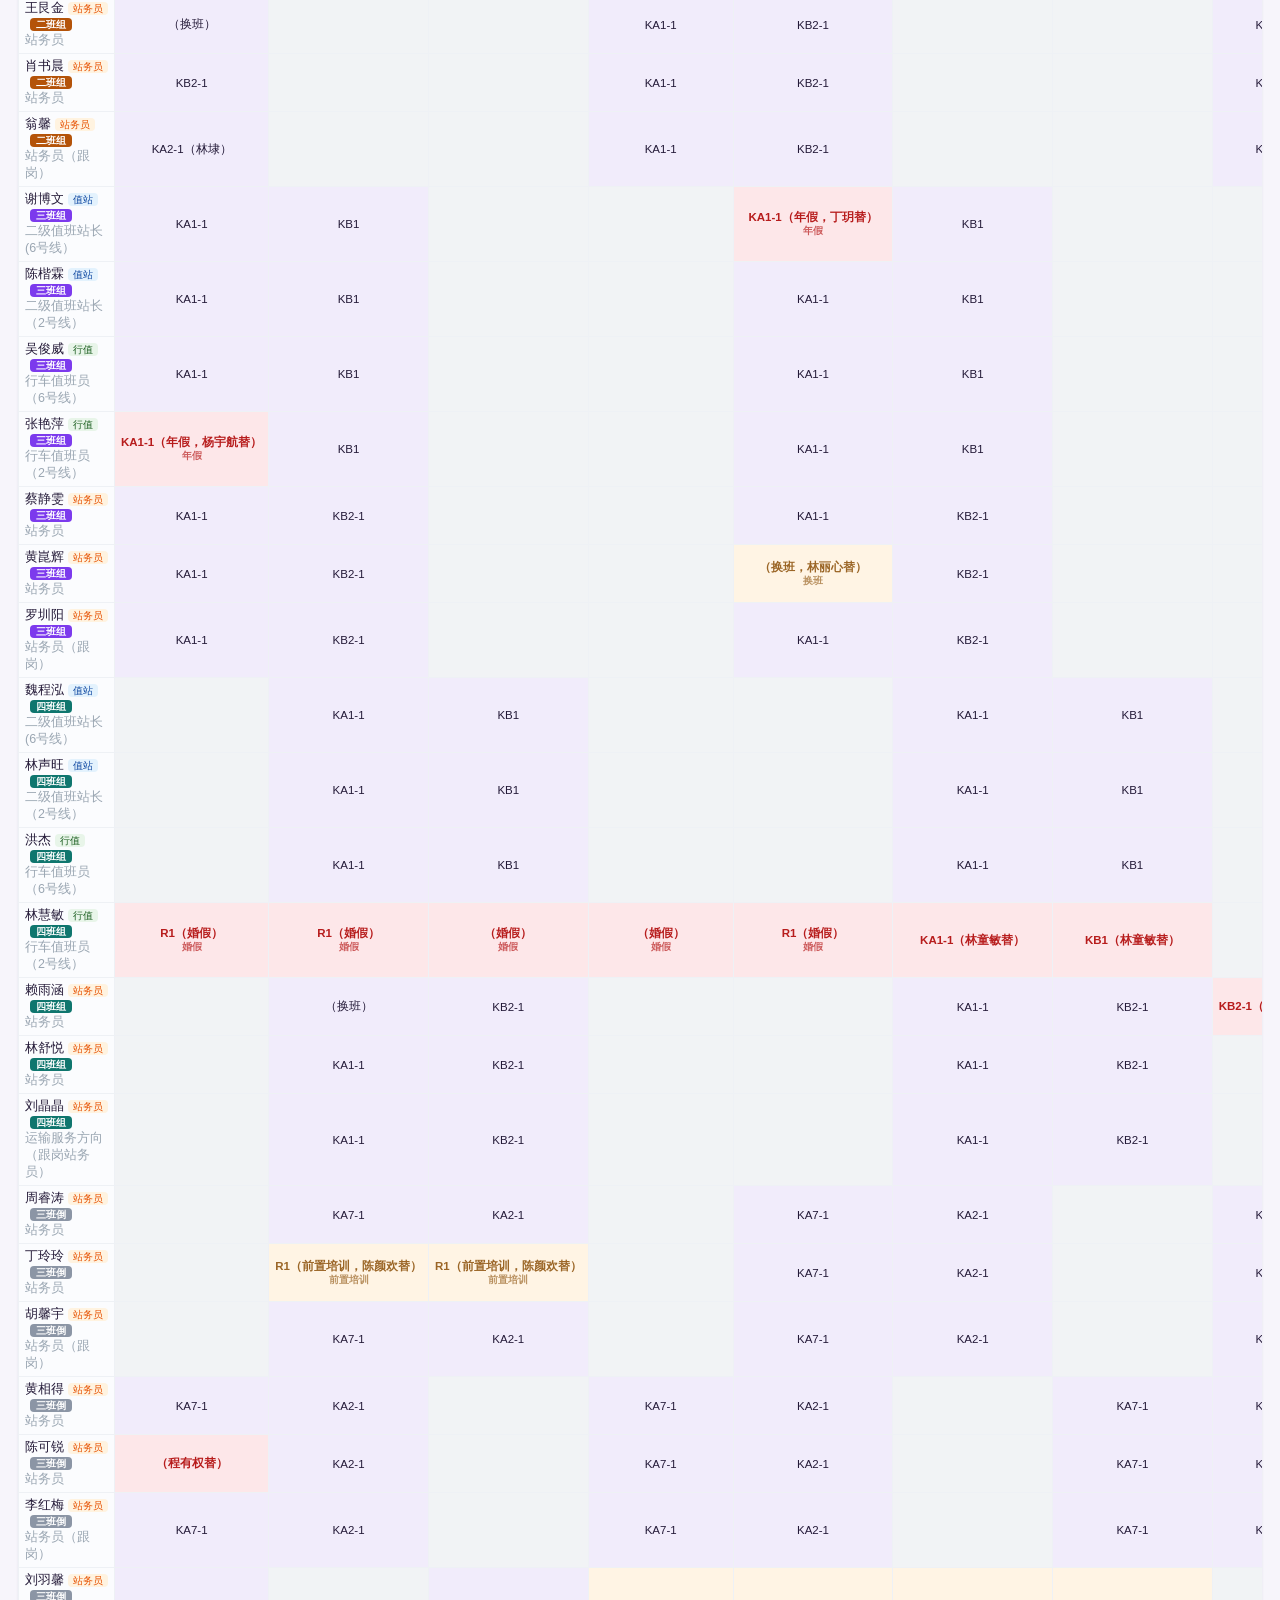
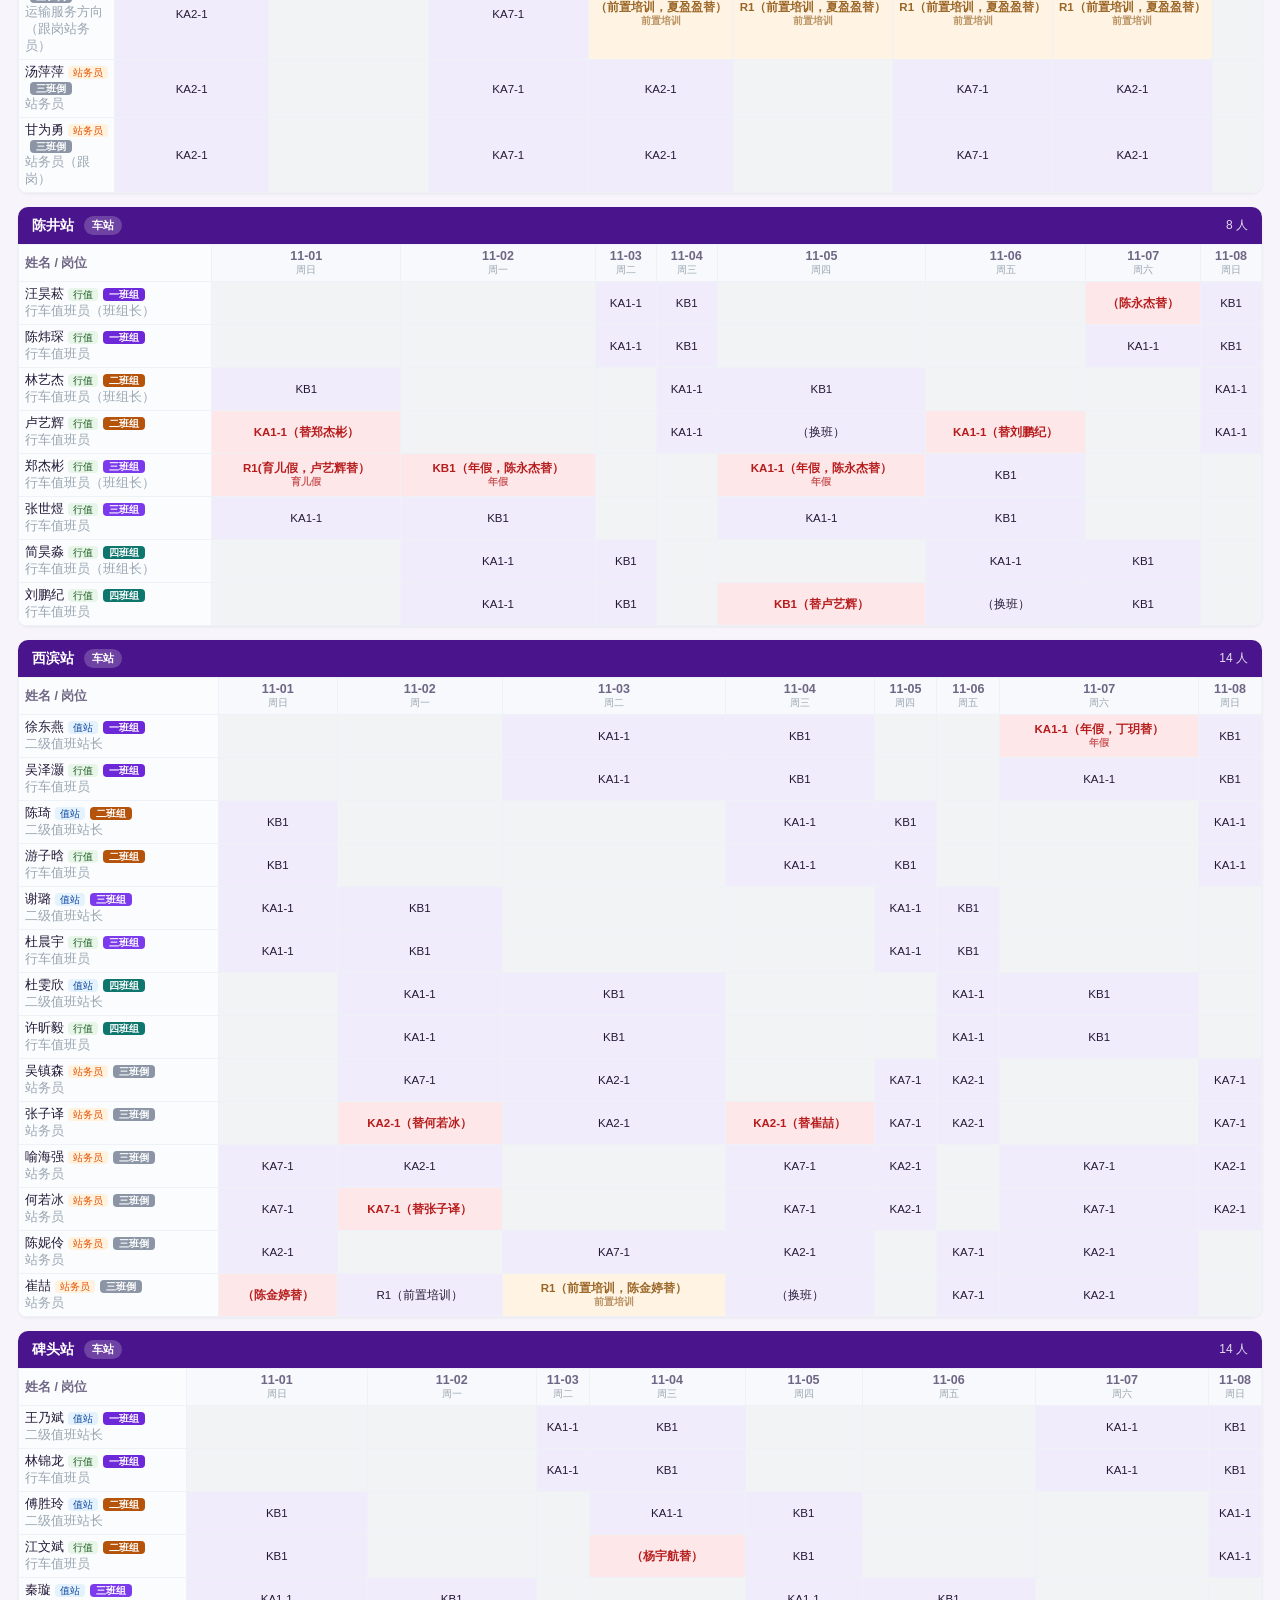
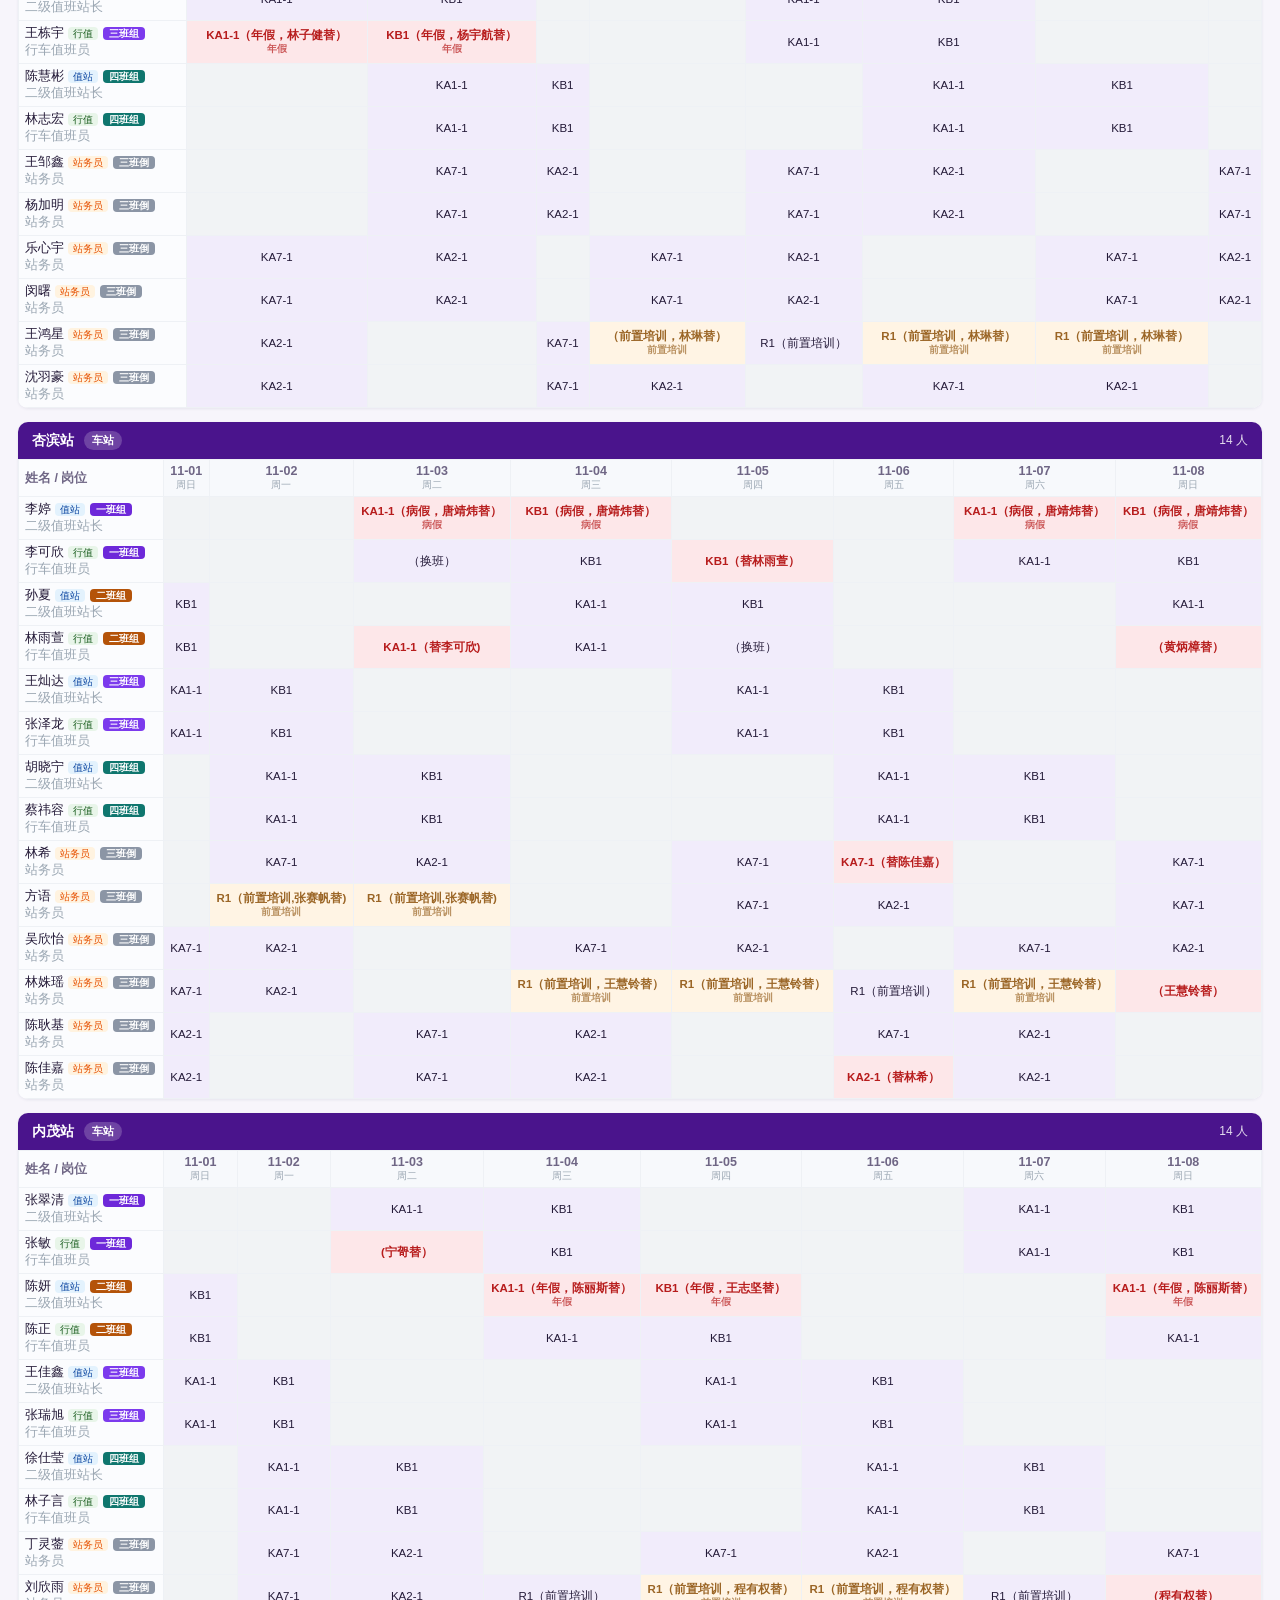
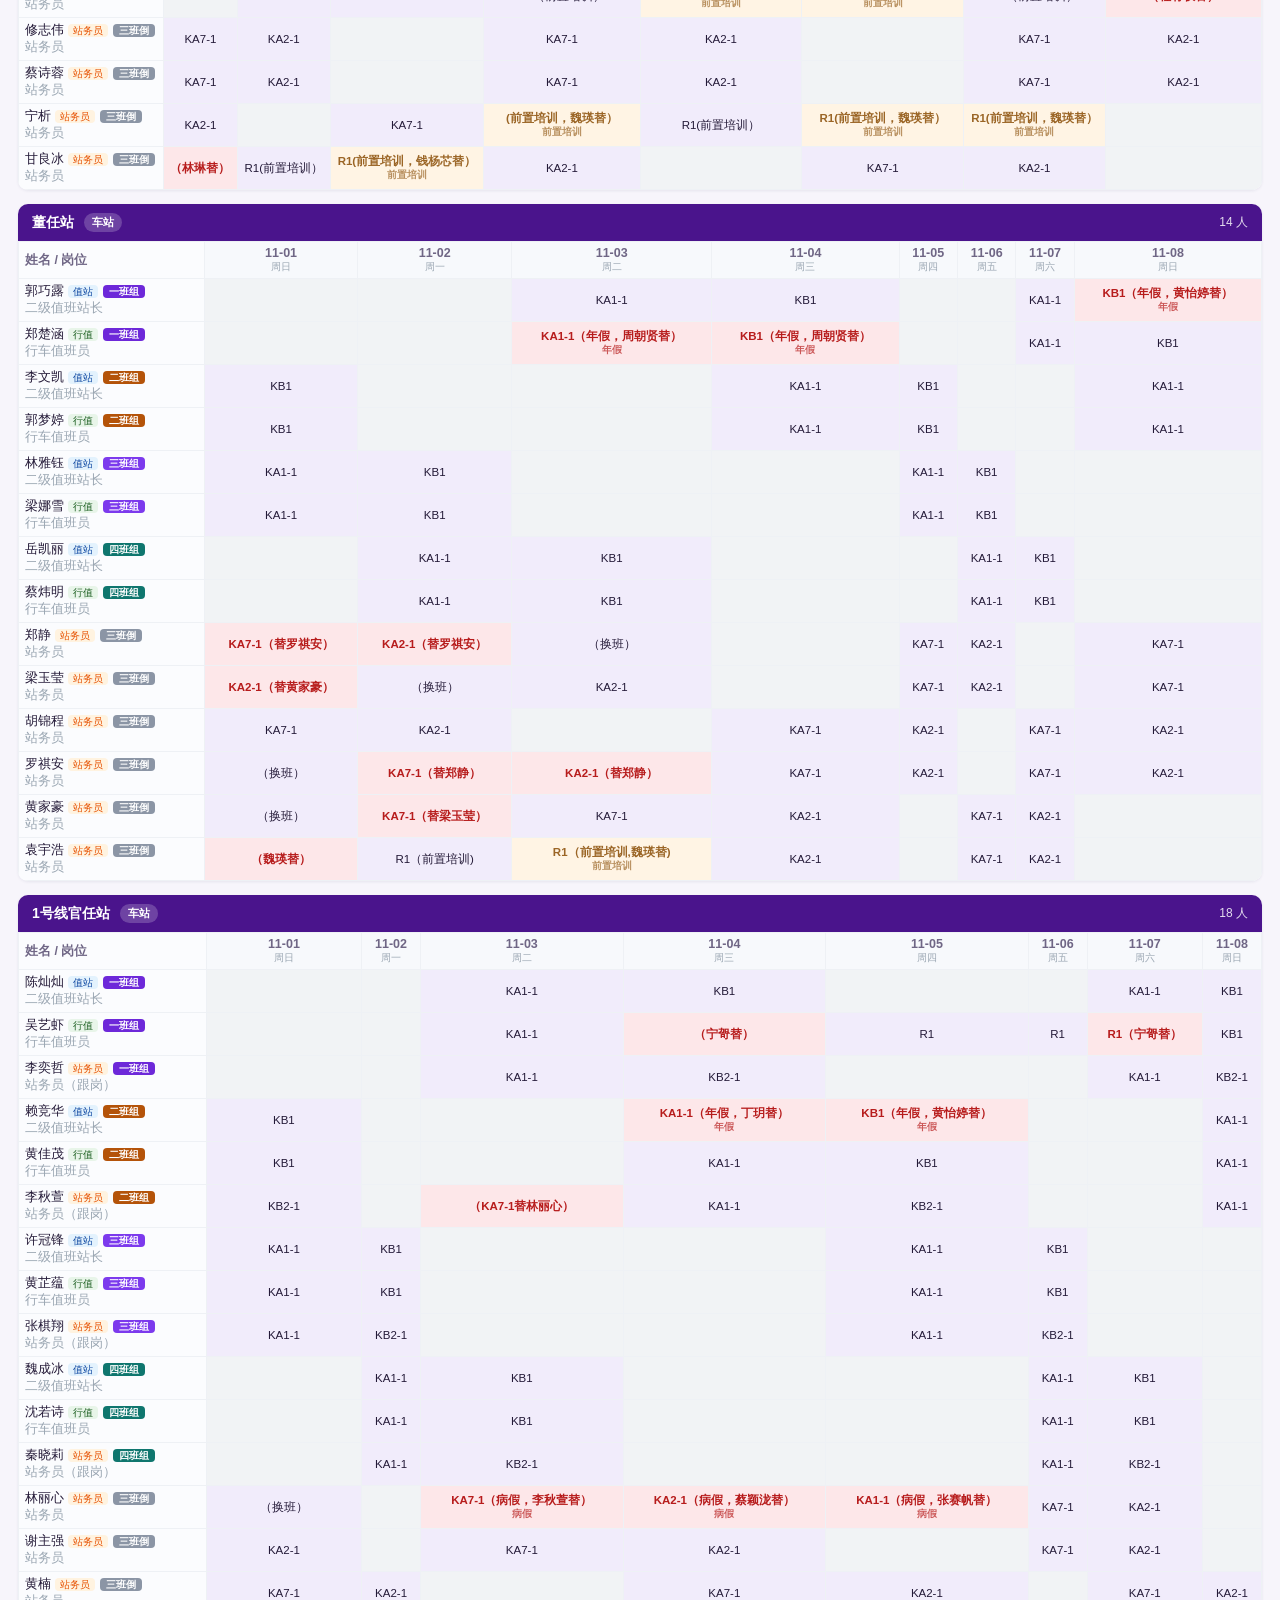
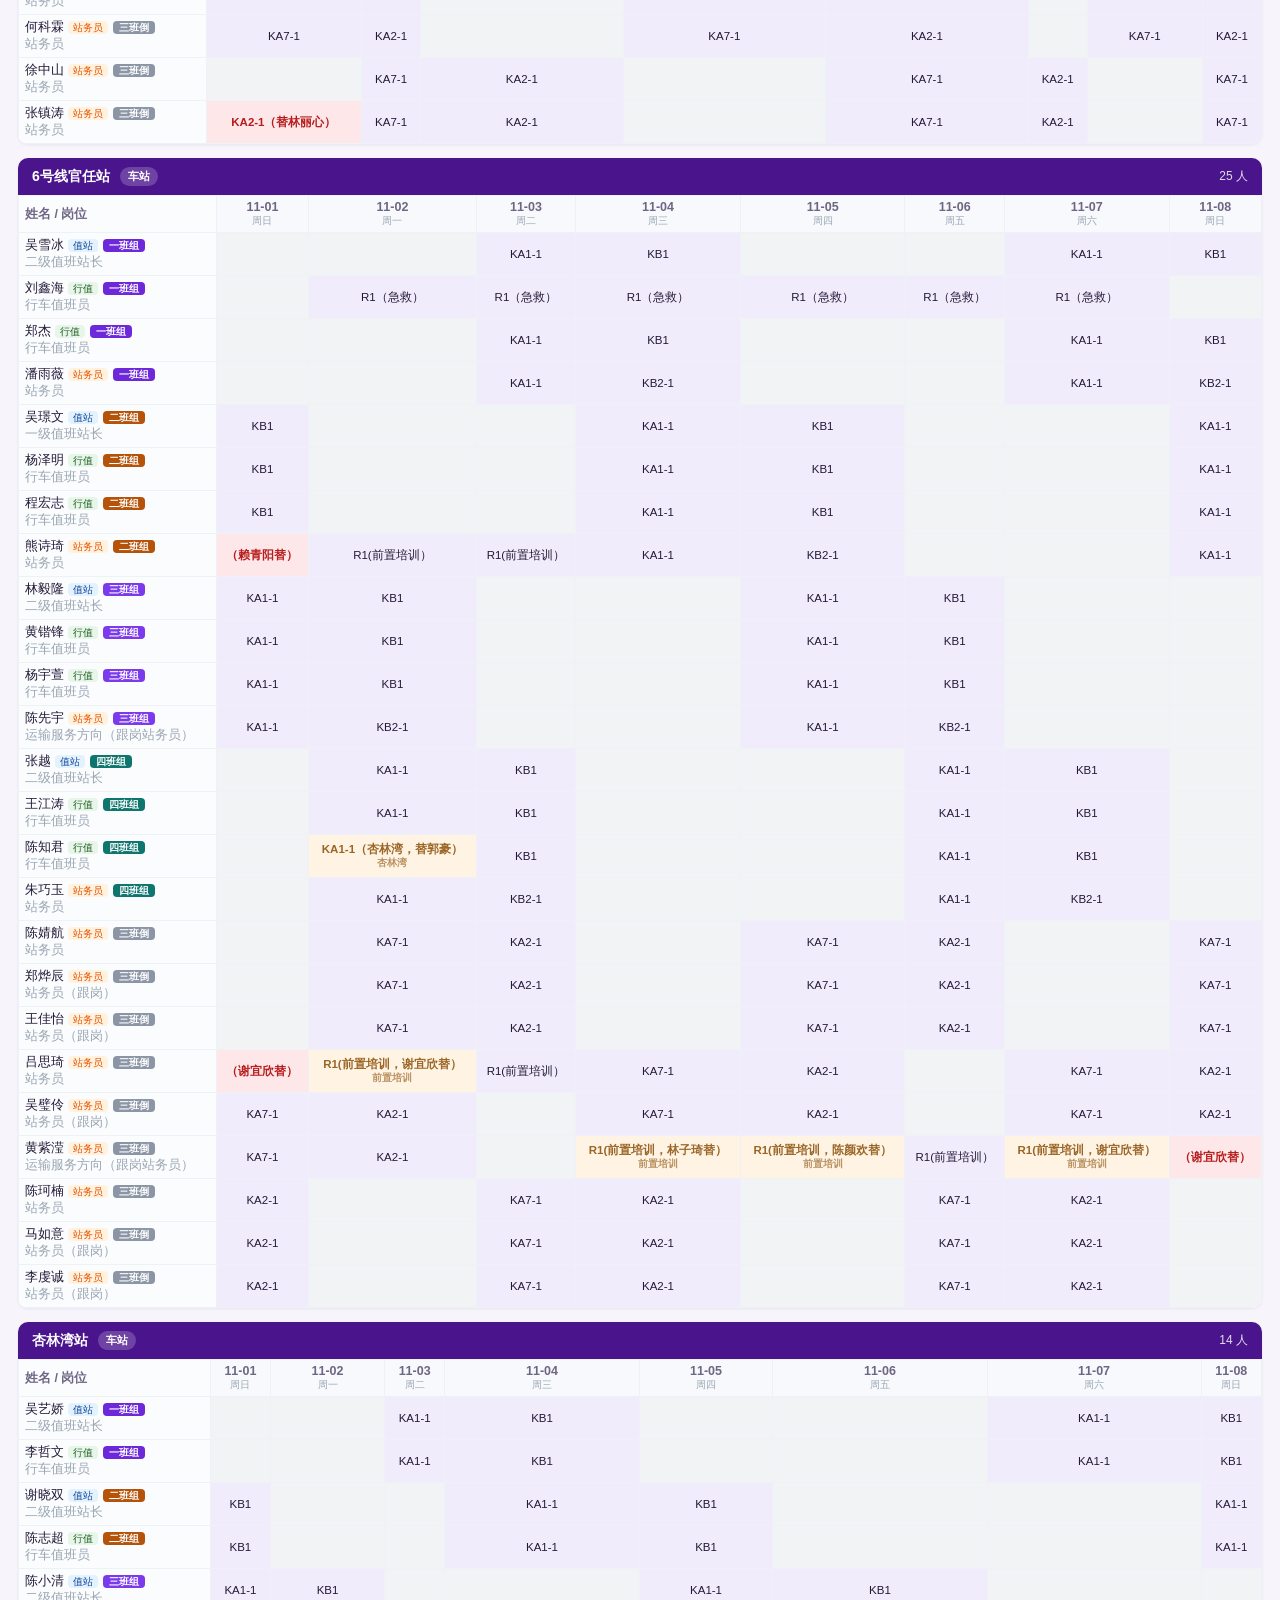
==== commit ab104de6: "系统2.0修改：①特殊时期新增非特殊时期选项；②人员管理支持按角色一键设置工时制；③折算月工时公式参数化(周期工时÷周期天数×折算月天数)，月标准工时167h可改；④月结果考勤报表去掉换班顶岗次数列" ====
--- a/index.html
+++ b/index.html
@@ -97,6 +97,18 @@
         <label>搜索：
           <input type="search" id="peopleSearch" placeholder="姓名/工号/岗位…" />
         </label>
+        <span class="bulk-hour">
+          <label>一键设工时制：
+            <select id="bulkHourRole">
+              <option value="">全部角色</option>
+              <option>值站</option><option>行值</option><option>站务员</option><option>管理</option>
+            </select>
+          </label>
+          <select id="bulkHourSystem">
+            <option>标准工时制</option><option>综合计算工时制</option><option>不定时工作制</option>
+          </select>
+          <button id="btnBulkHour" class="btn sm primary">应用</button>
+        </span>
       </div>
       <div id="peopleArea" class="people-area"></div>
     </section>
--- a/styles.css
+++ b/styles.css
@@ -48,6 +48,11 @@
 .toolbar{display:flex;gap:14px;align-items:center;flex-wrap:wrap;margin-bottom:12px}
 .toolbar label{font-size:13px;color:var(--muted);display:flex;align-items:center;gap:5px}
 .toolbar select,.toolbar input{padding:6px 8px;border:1px solid #cdd5df;border-radius:7px;font-size:13px}
+/* 2.0意见2：按角色一键设工时制 */
+.bulk-hour{display:flex;gap:6px;align-items:center;margin-left:auto;padding:4px 10px;border-radius:9px;
+  background:#f5f0ff;border:1px dashed #c4b5fd}
+.bulk-hour label{font-size:12px;color:#6d28d9;display:flex;align-items:center;gap:4px}
+.bulk-hour select{padding:4px 6px;border:1px solid #c4b5fd;border-radius:6px;font-size:12px;background:#fff}
 .legend{margin-left:auto;font-size:12px;color:var(--muted);display:flex;align-items:center;gap:6px}
 
 /* 周期延续条 */
@@ -67,6 +72,7 @@
 
 /* 班组色标 / 特殊状态 */
 .gname{font-size:10px;font-weight:700;color:#fff;border-radius:4px;padding:1px 6px;margin-left:5px;white-space:nowrap}
+.gname.t3{background:#8b95a5;color:#fff;font-weight:600}
 .status-tag{font-size:10px;padding:1px 6px;border-radius:4px;margin-left:4px;background:#fce4ec;color:#ad1457;font-weight:600}
 
 /* 排班表 */
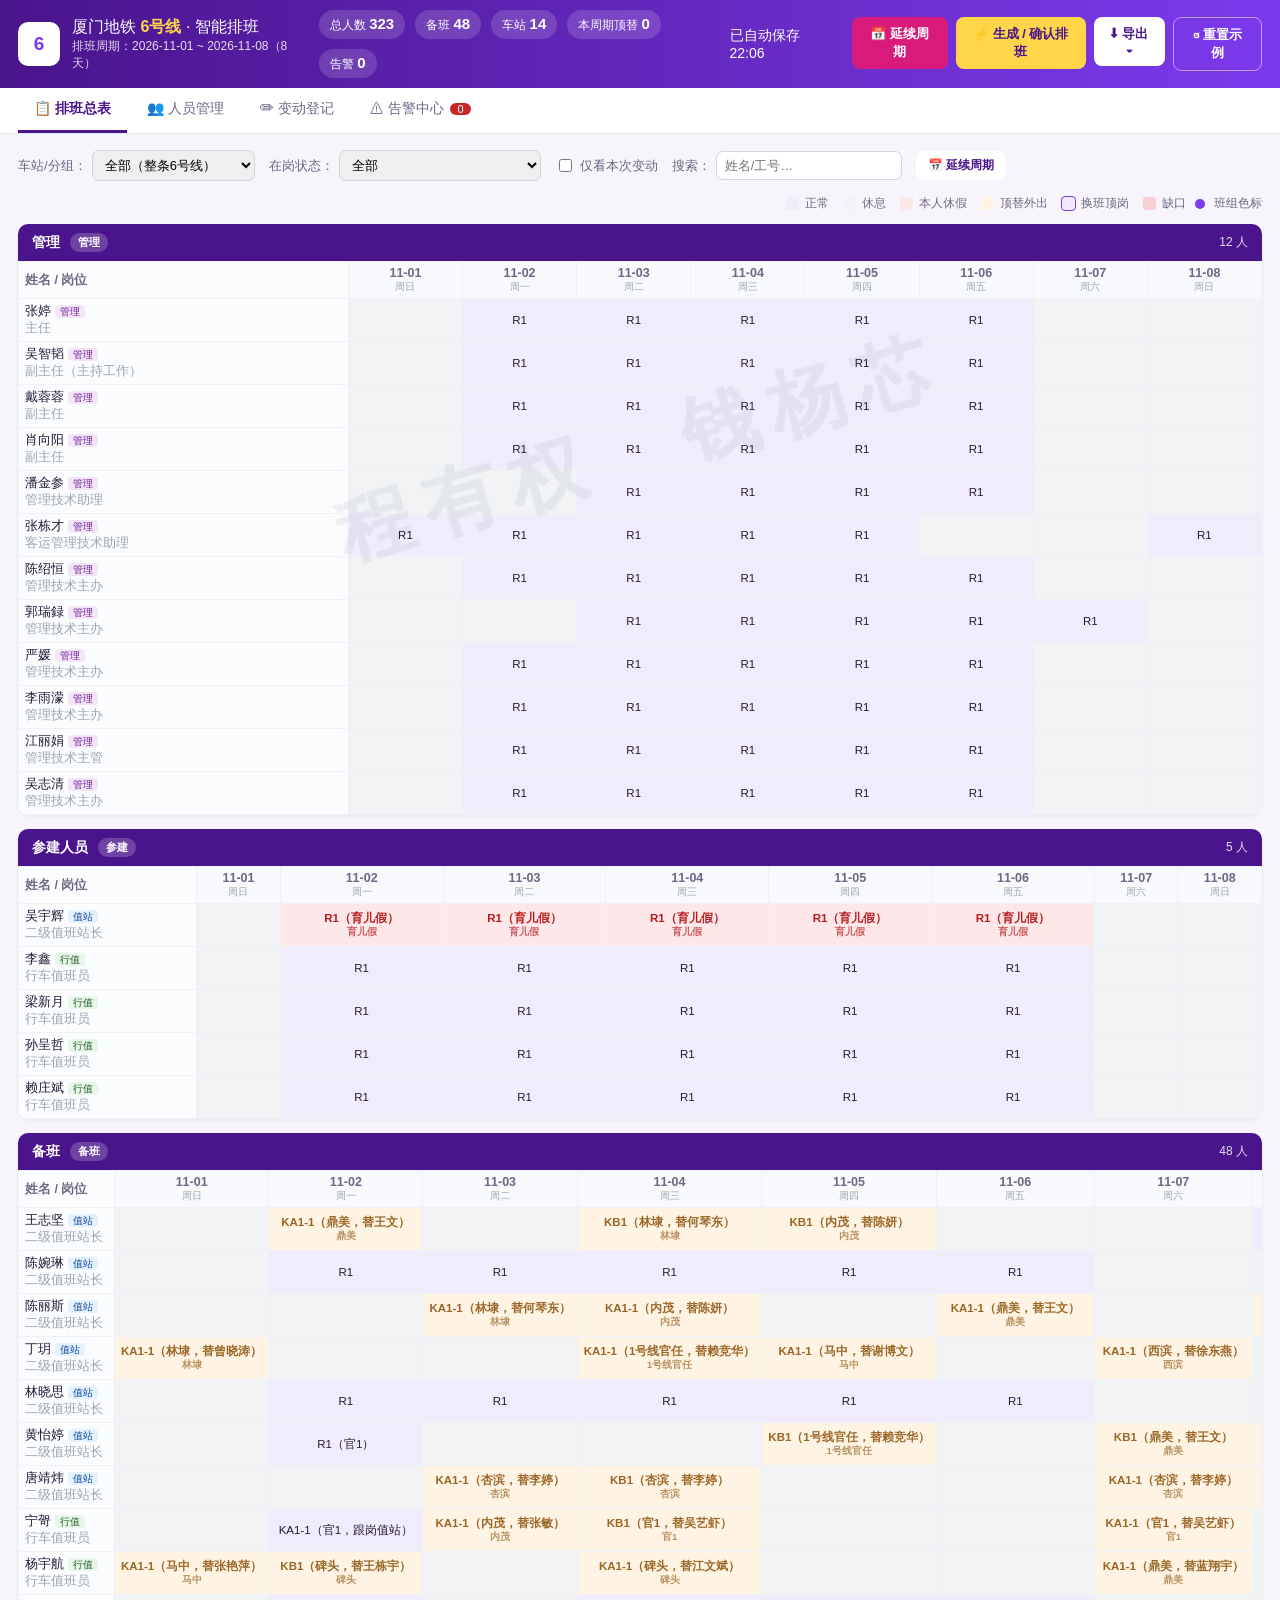
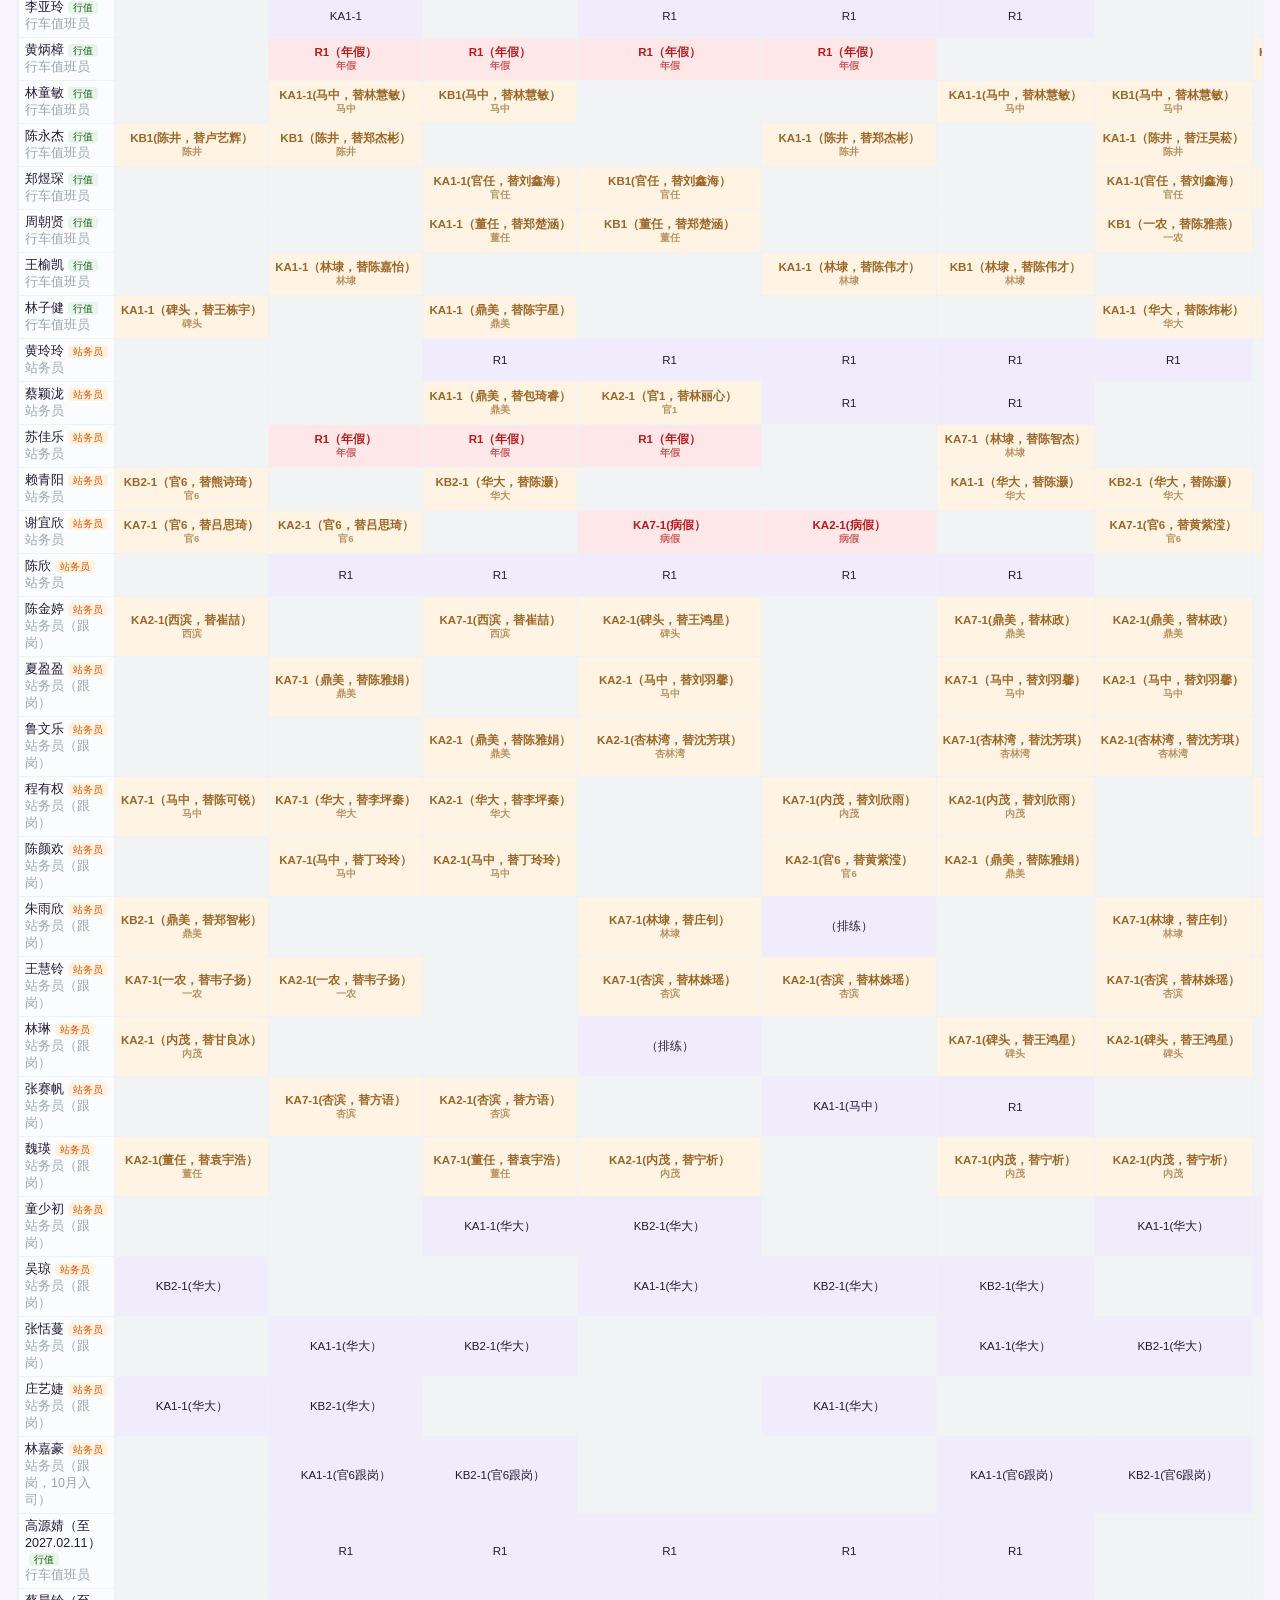
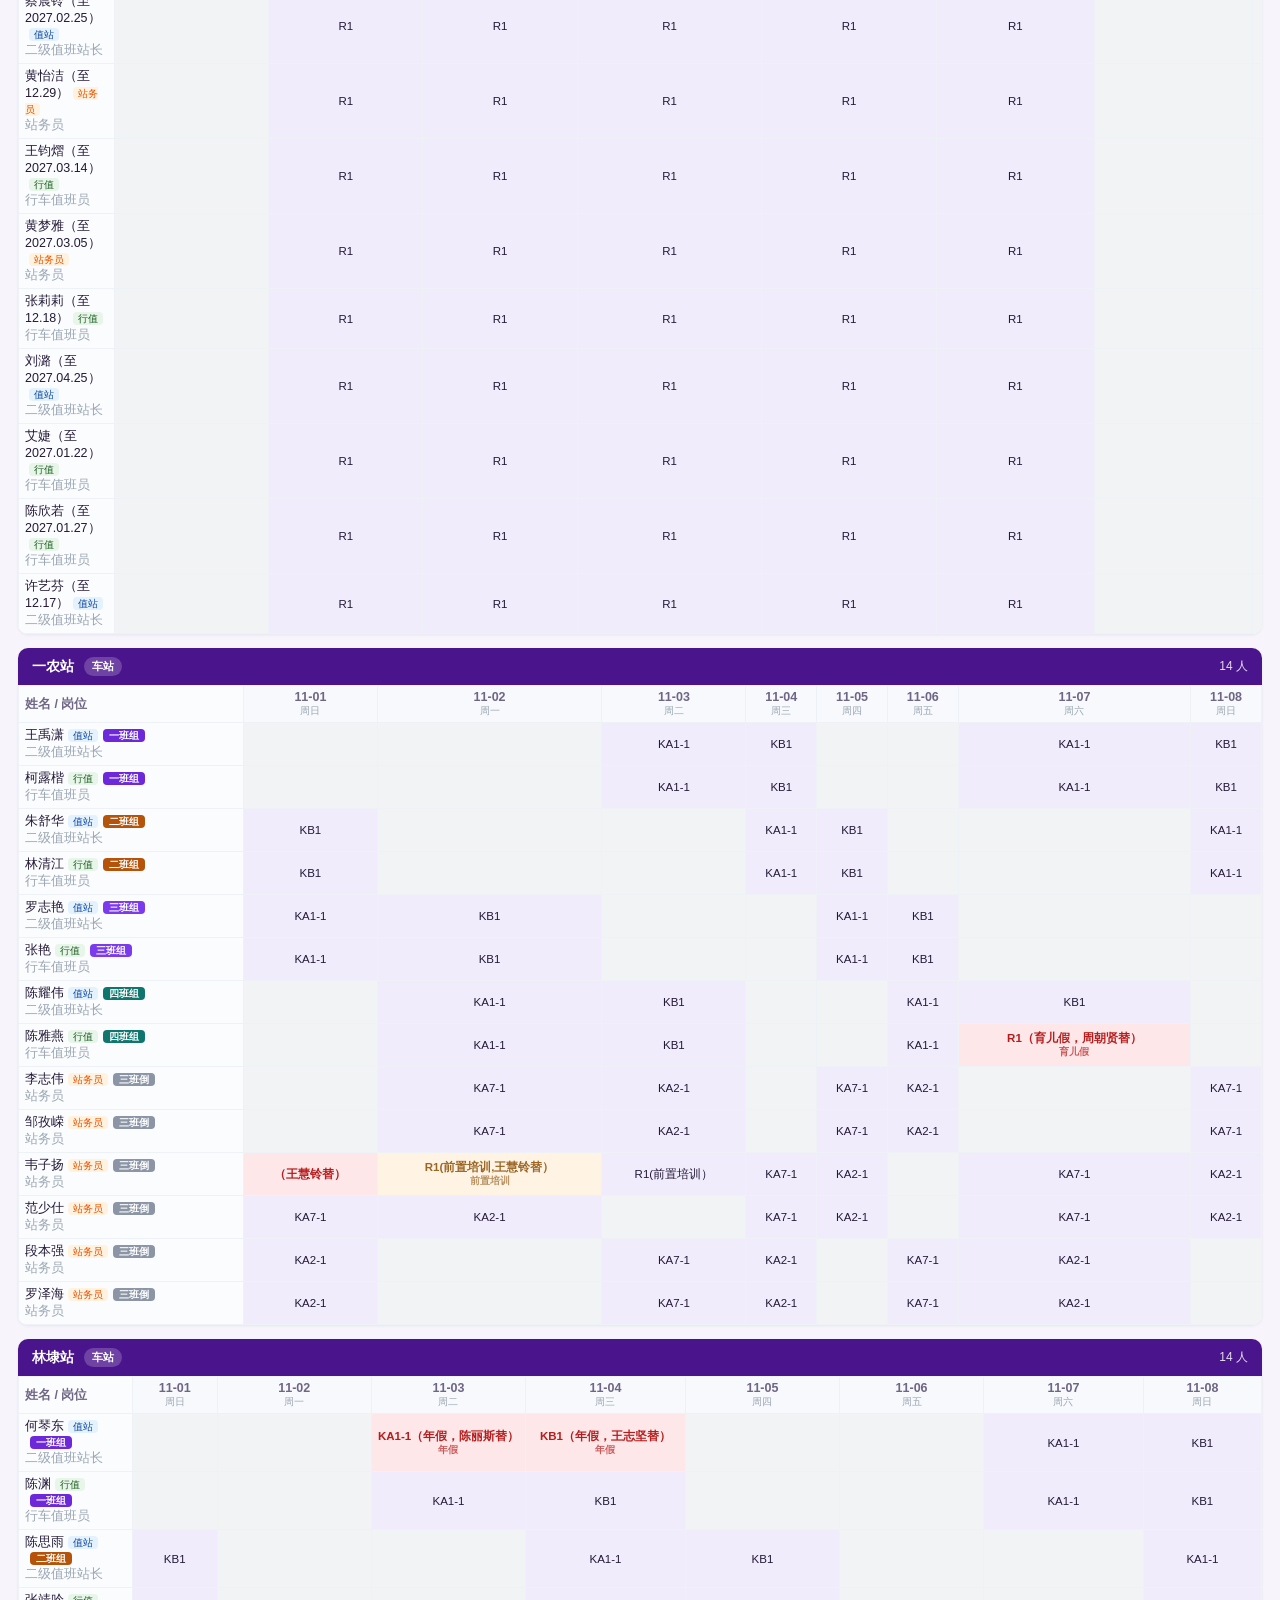
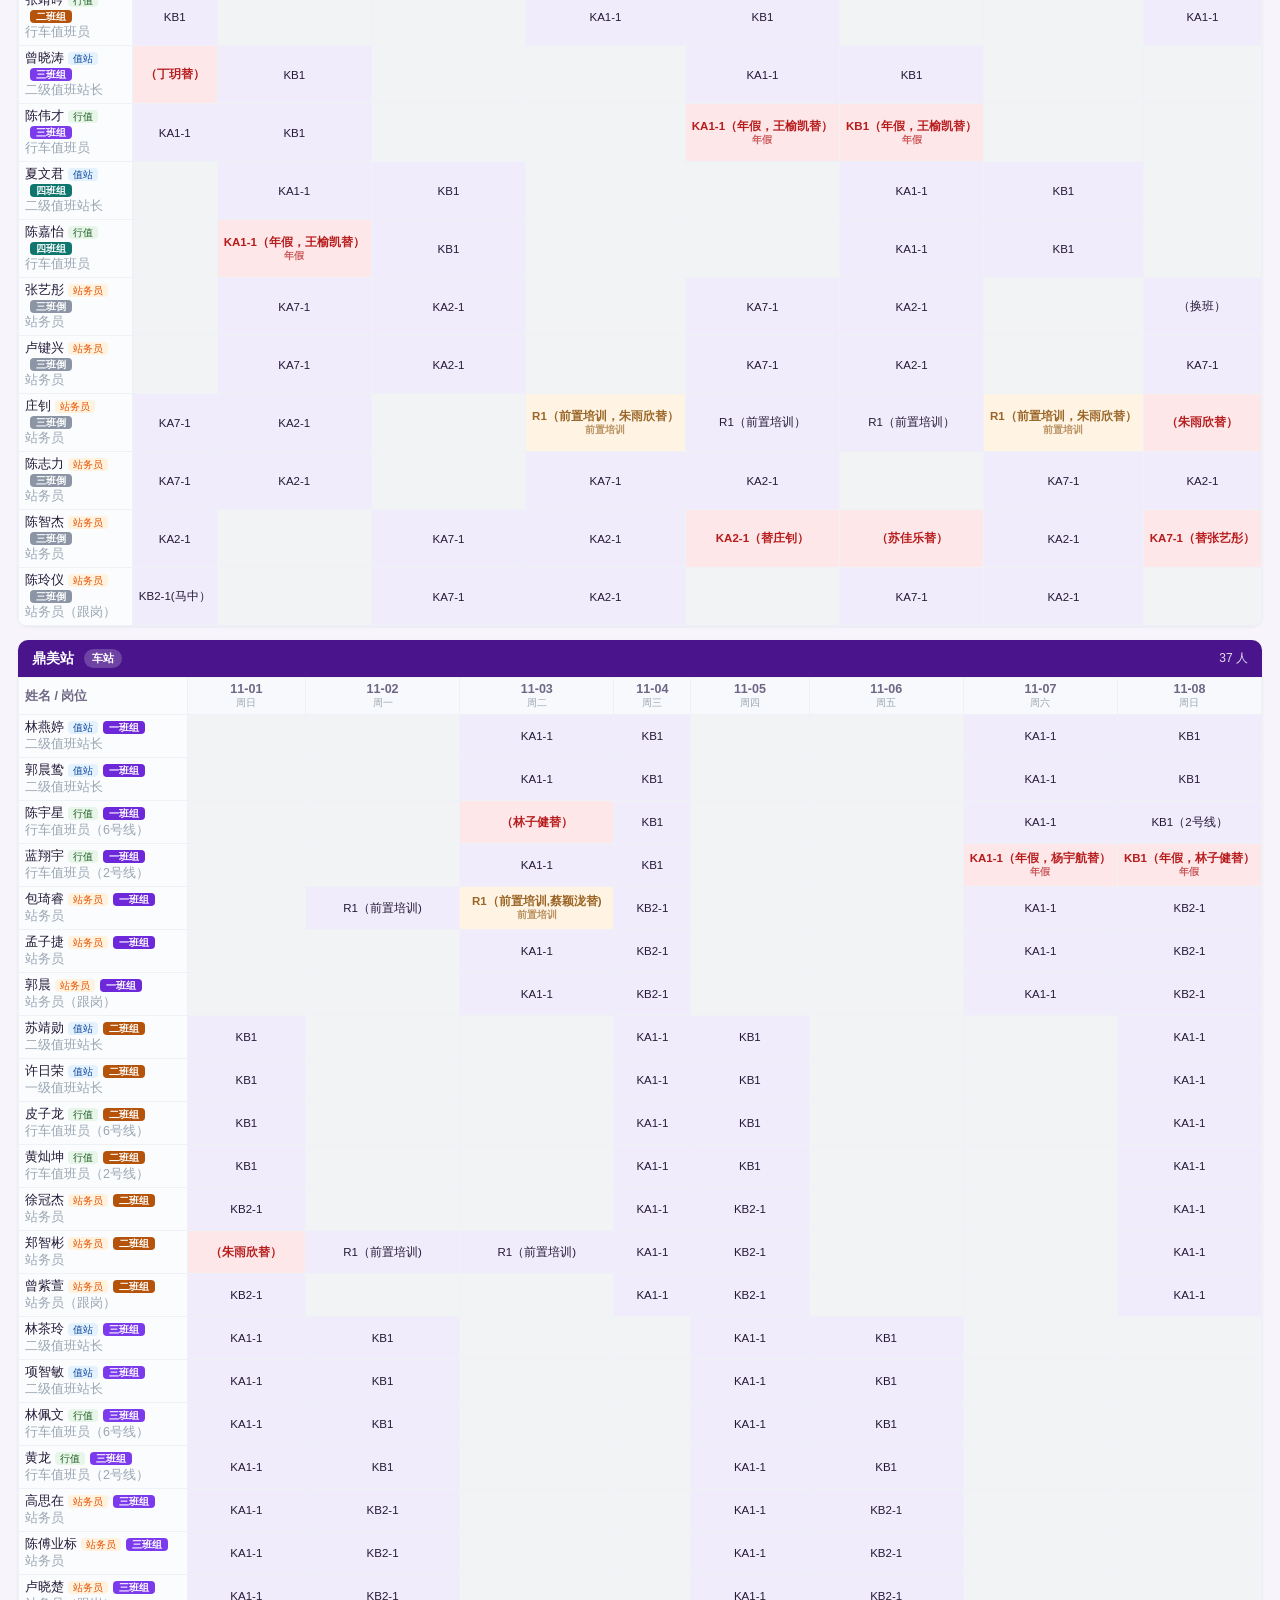
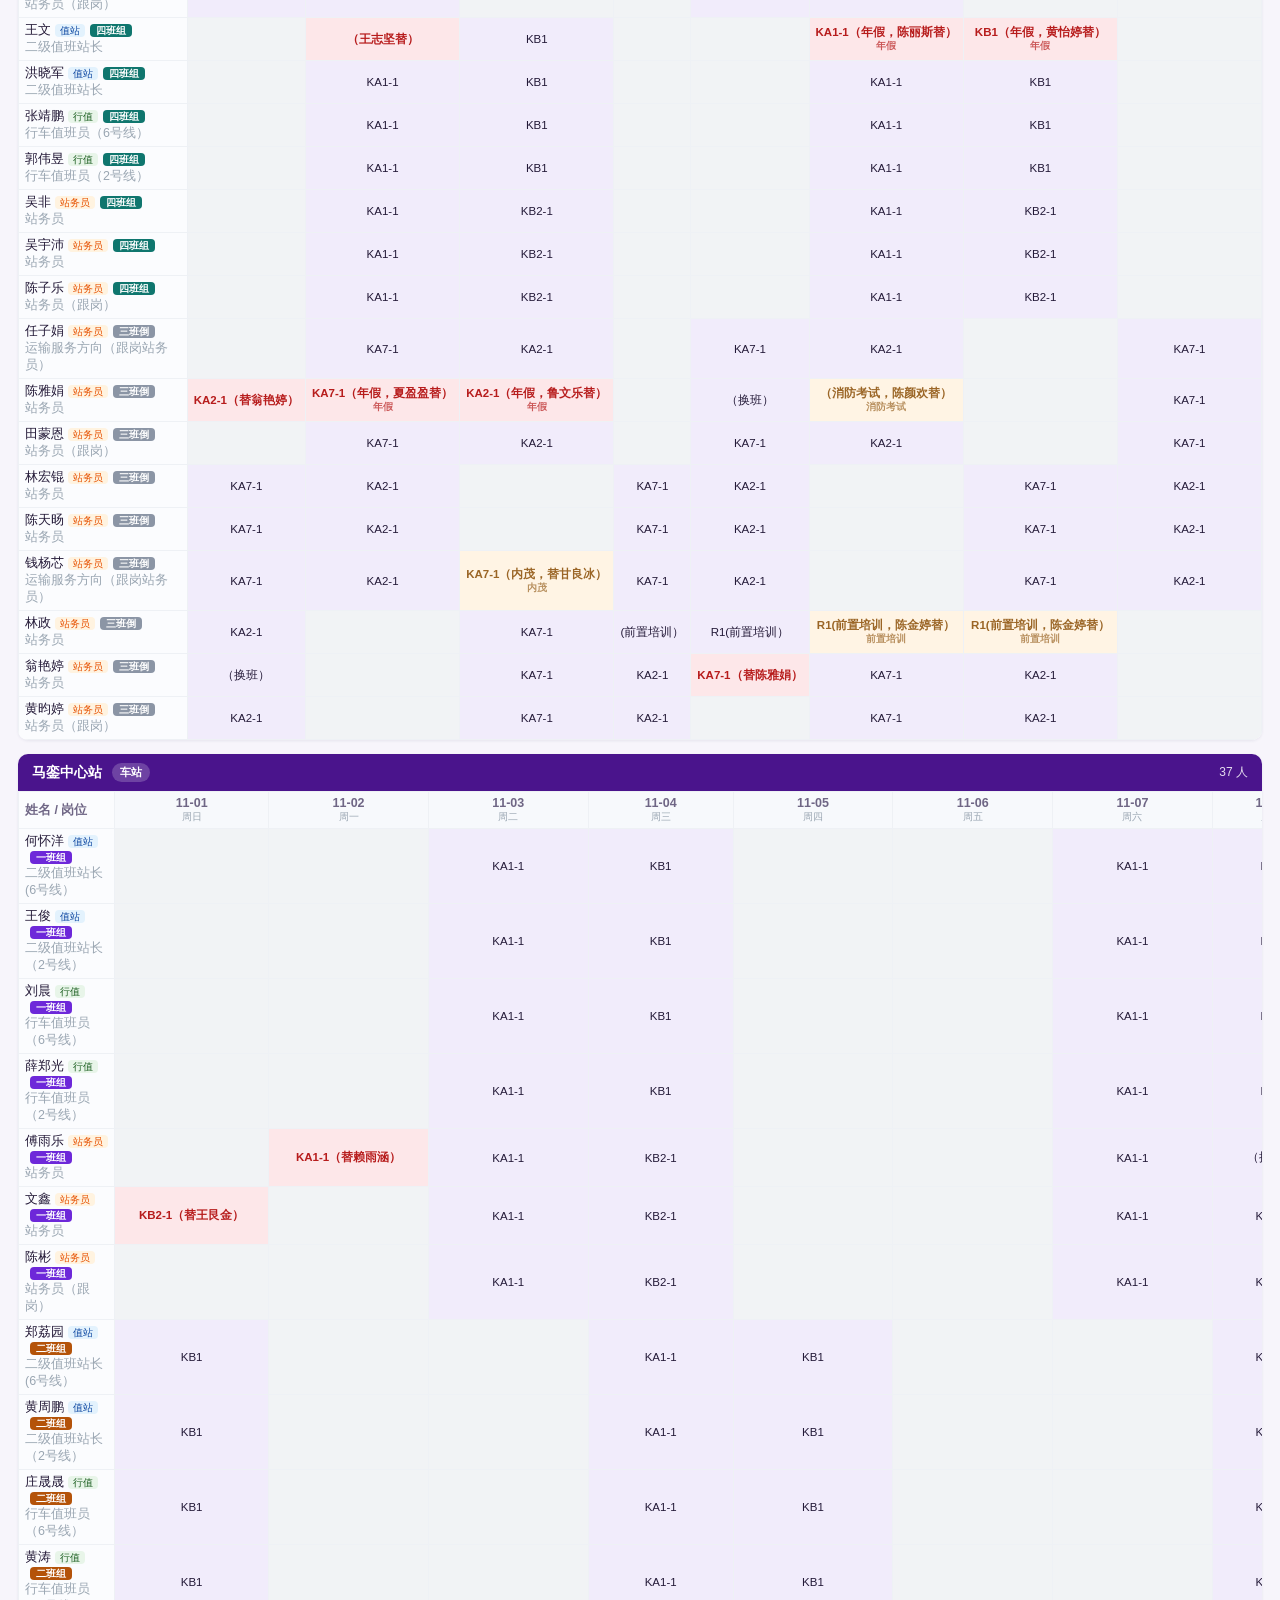
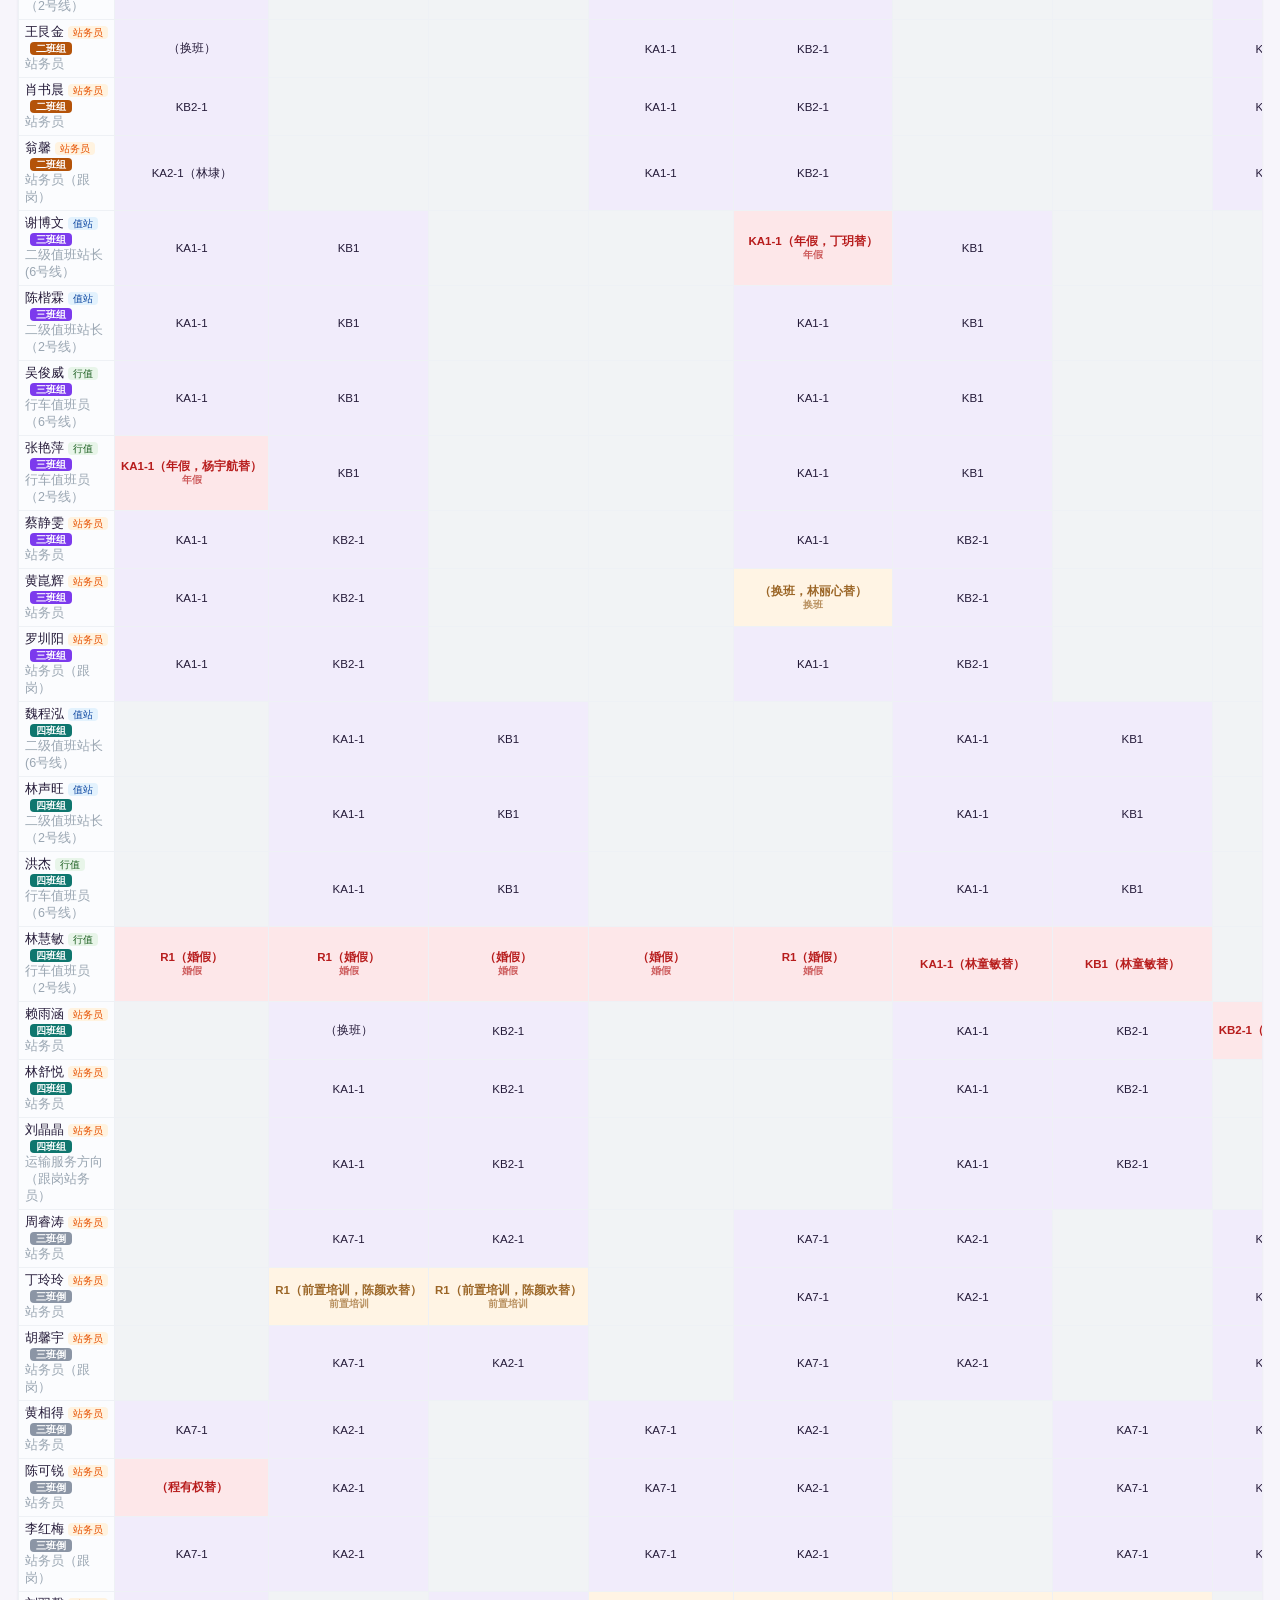
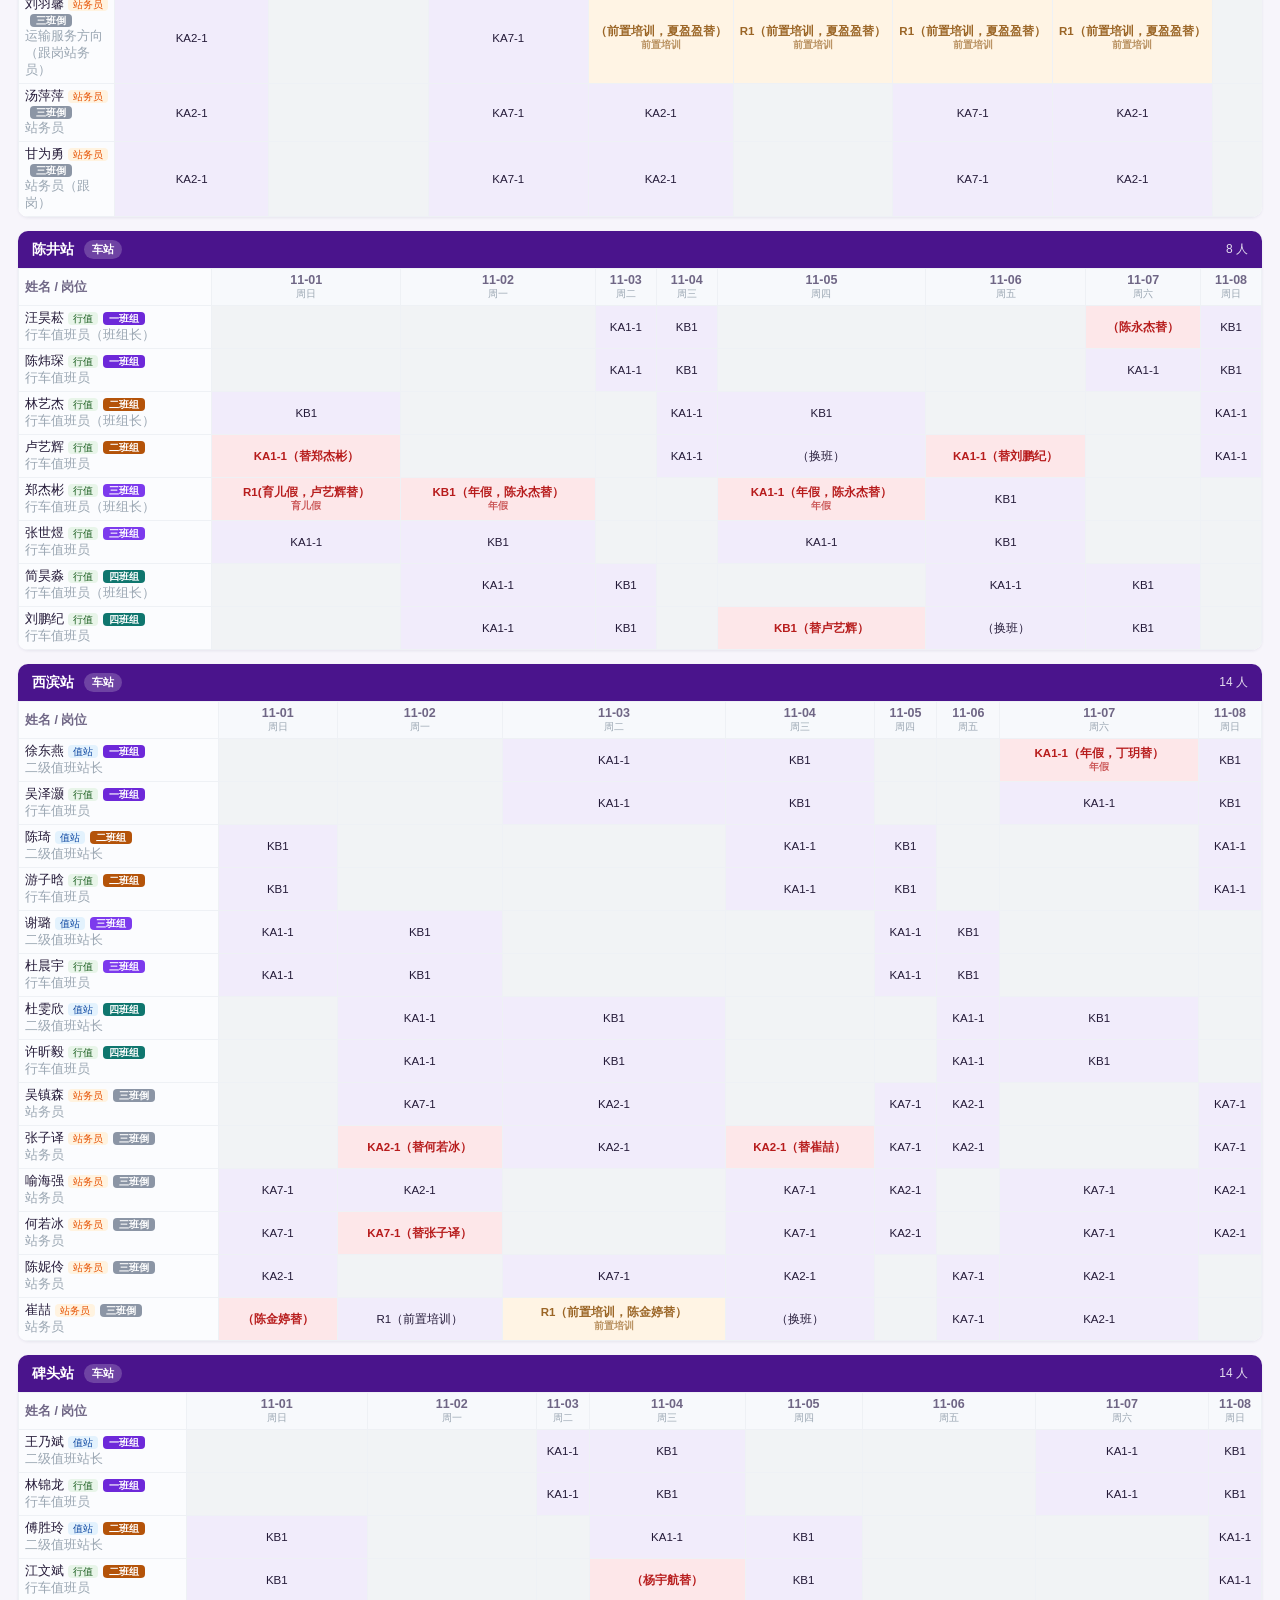
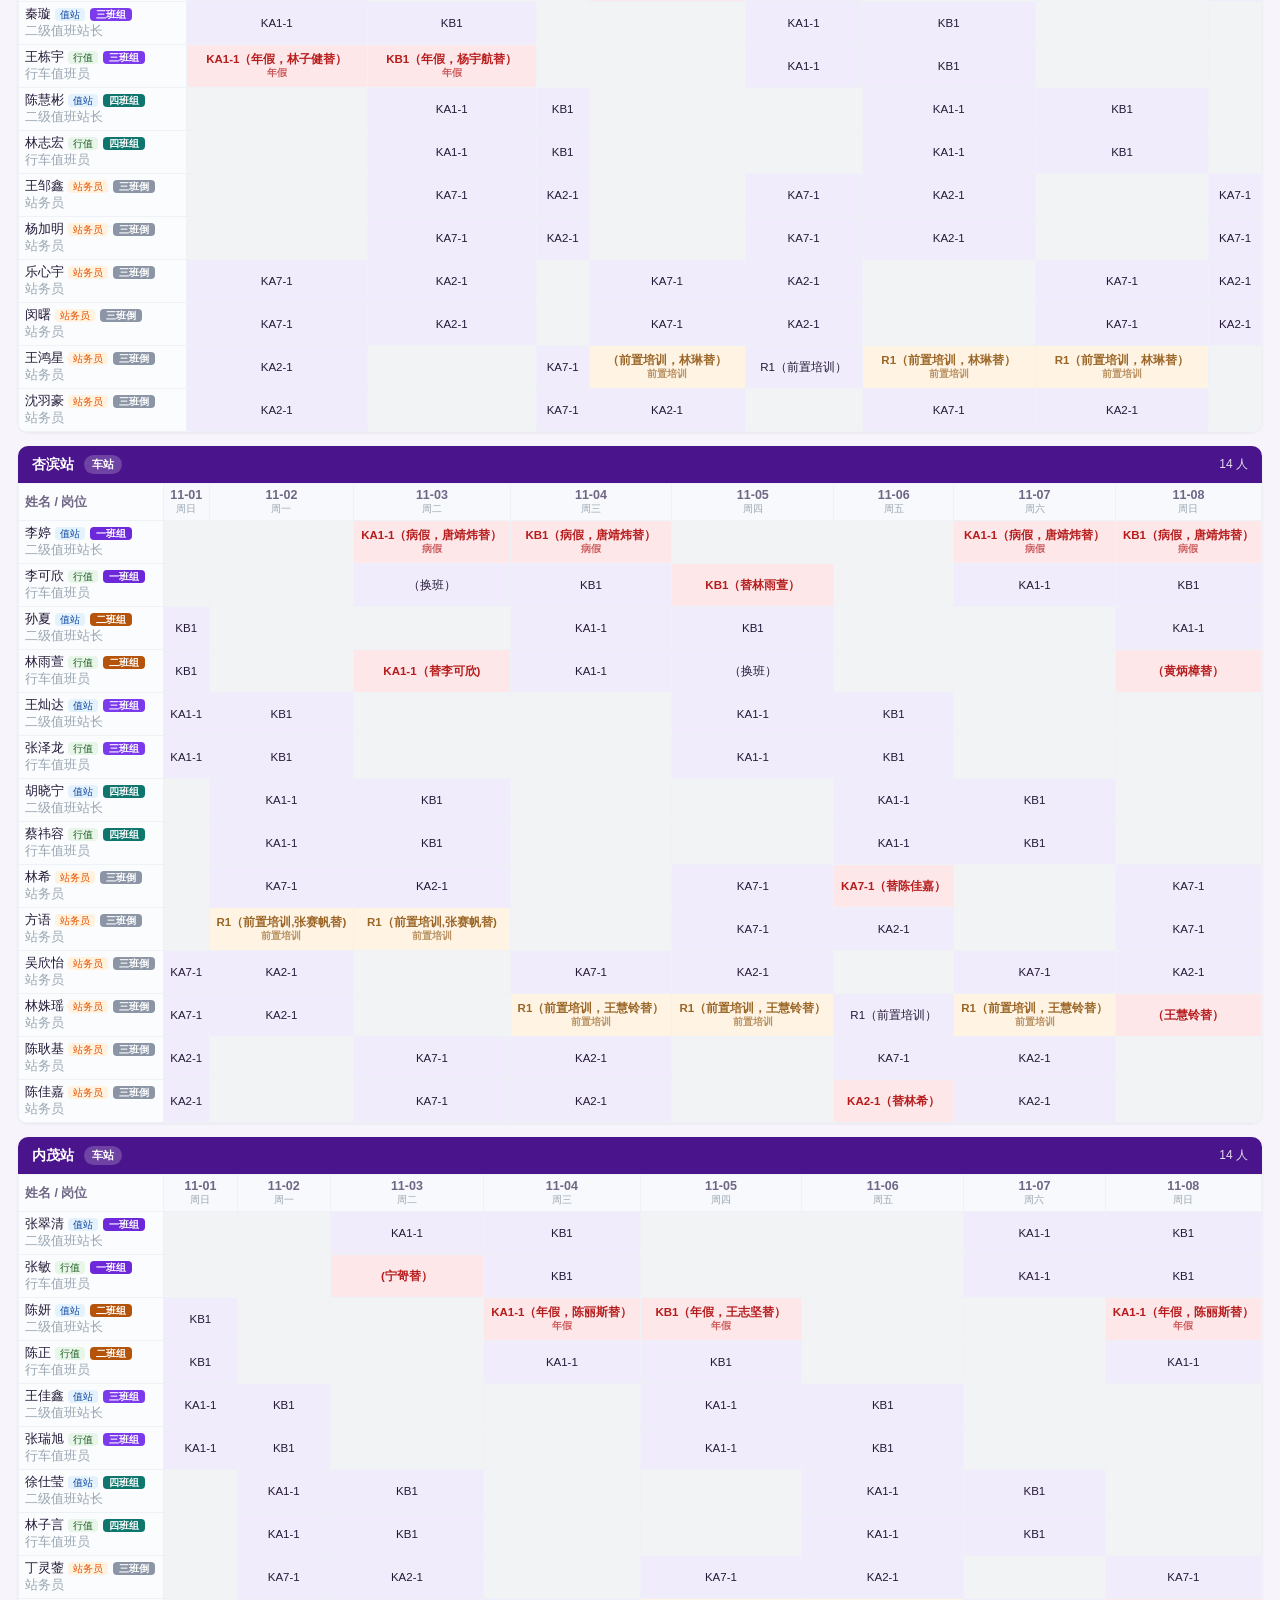
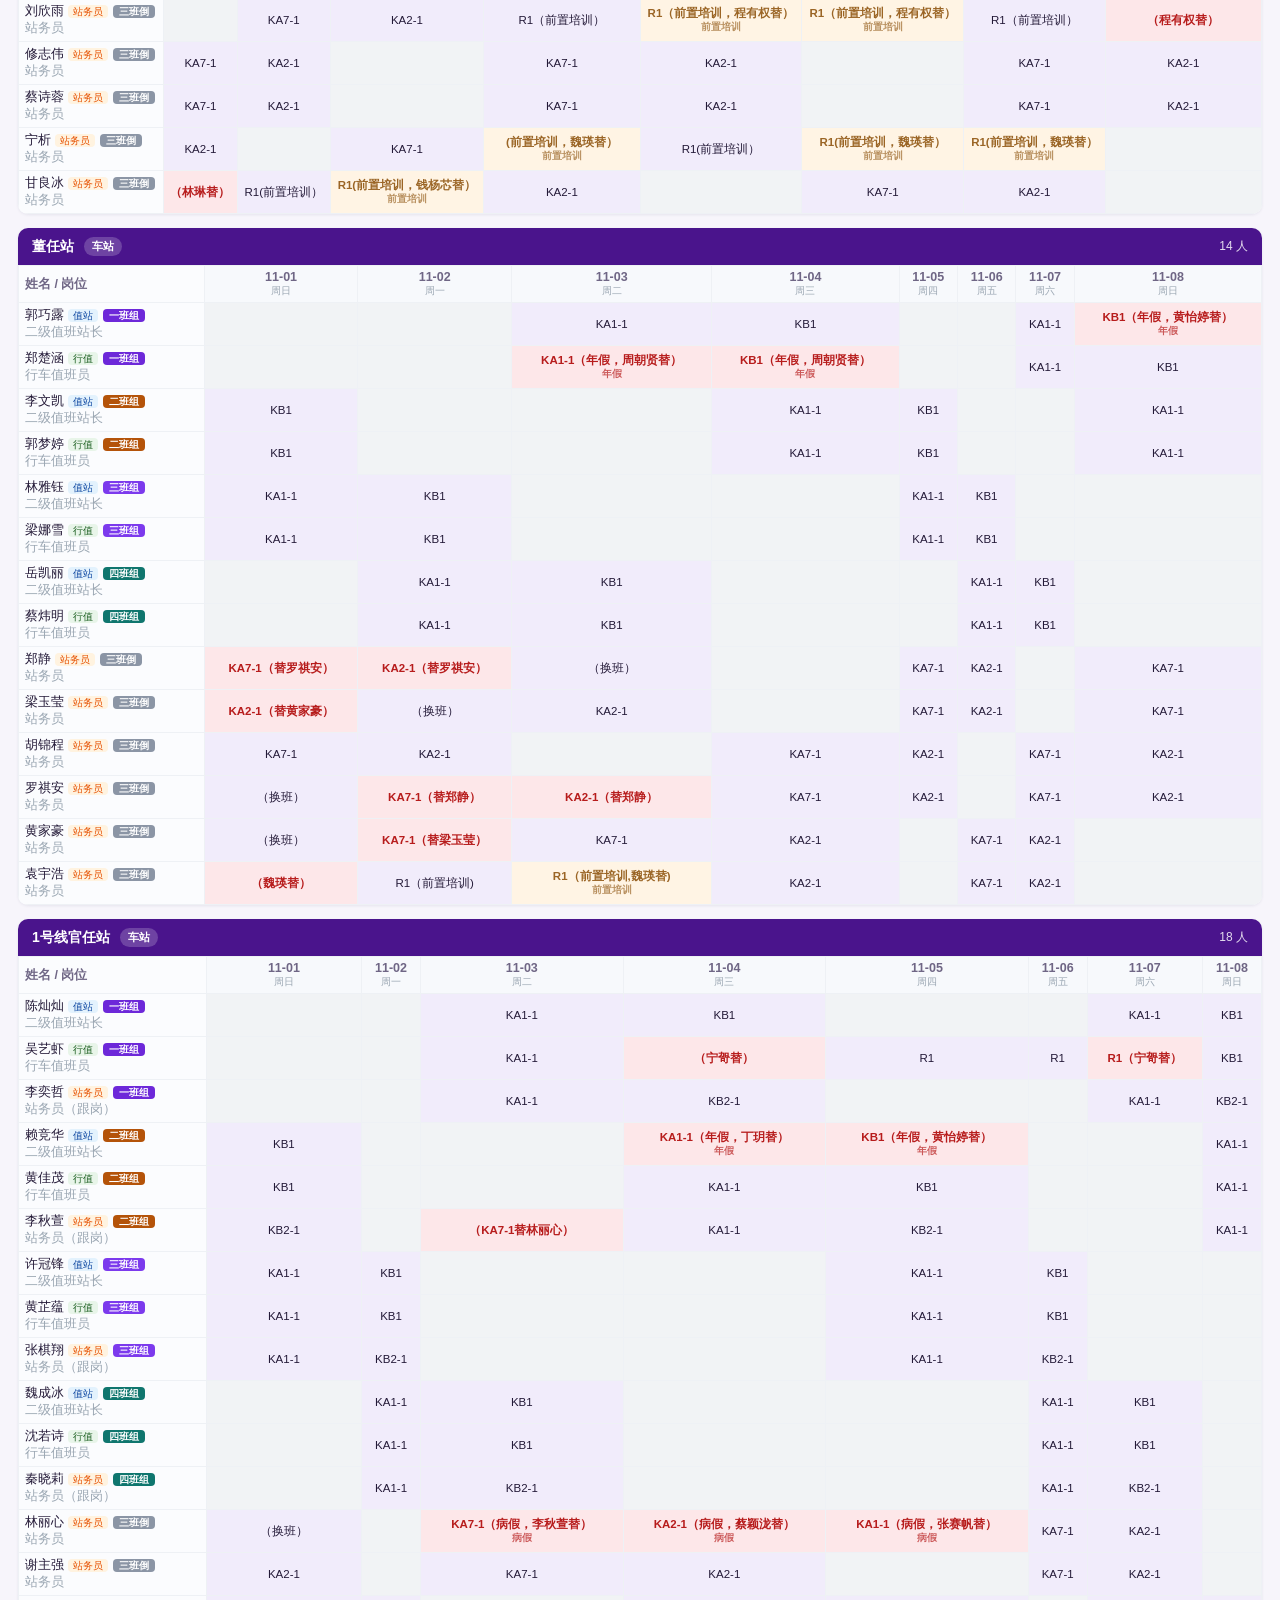
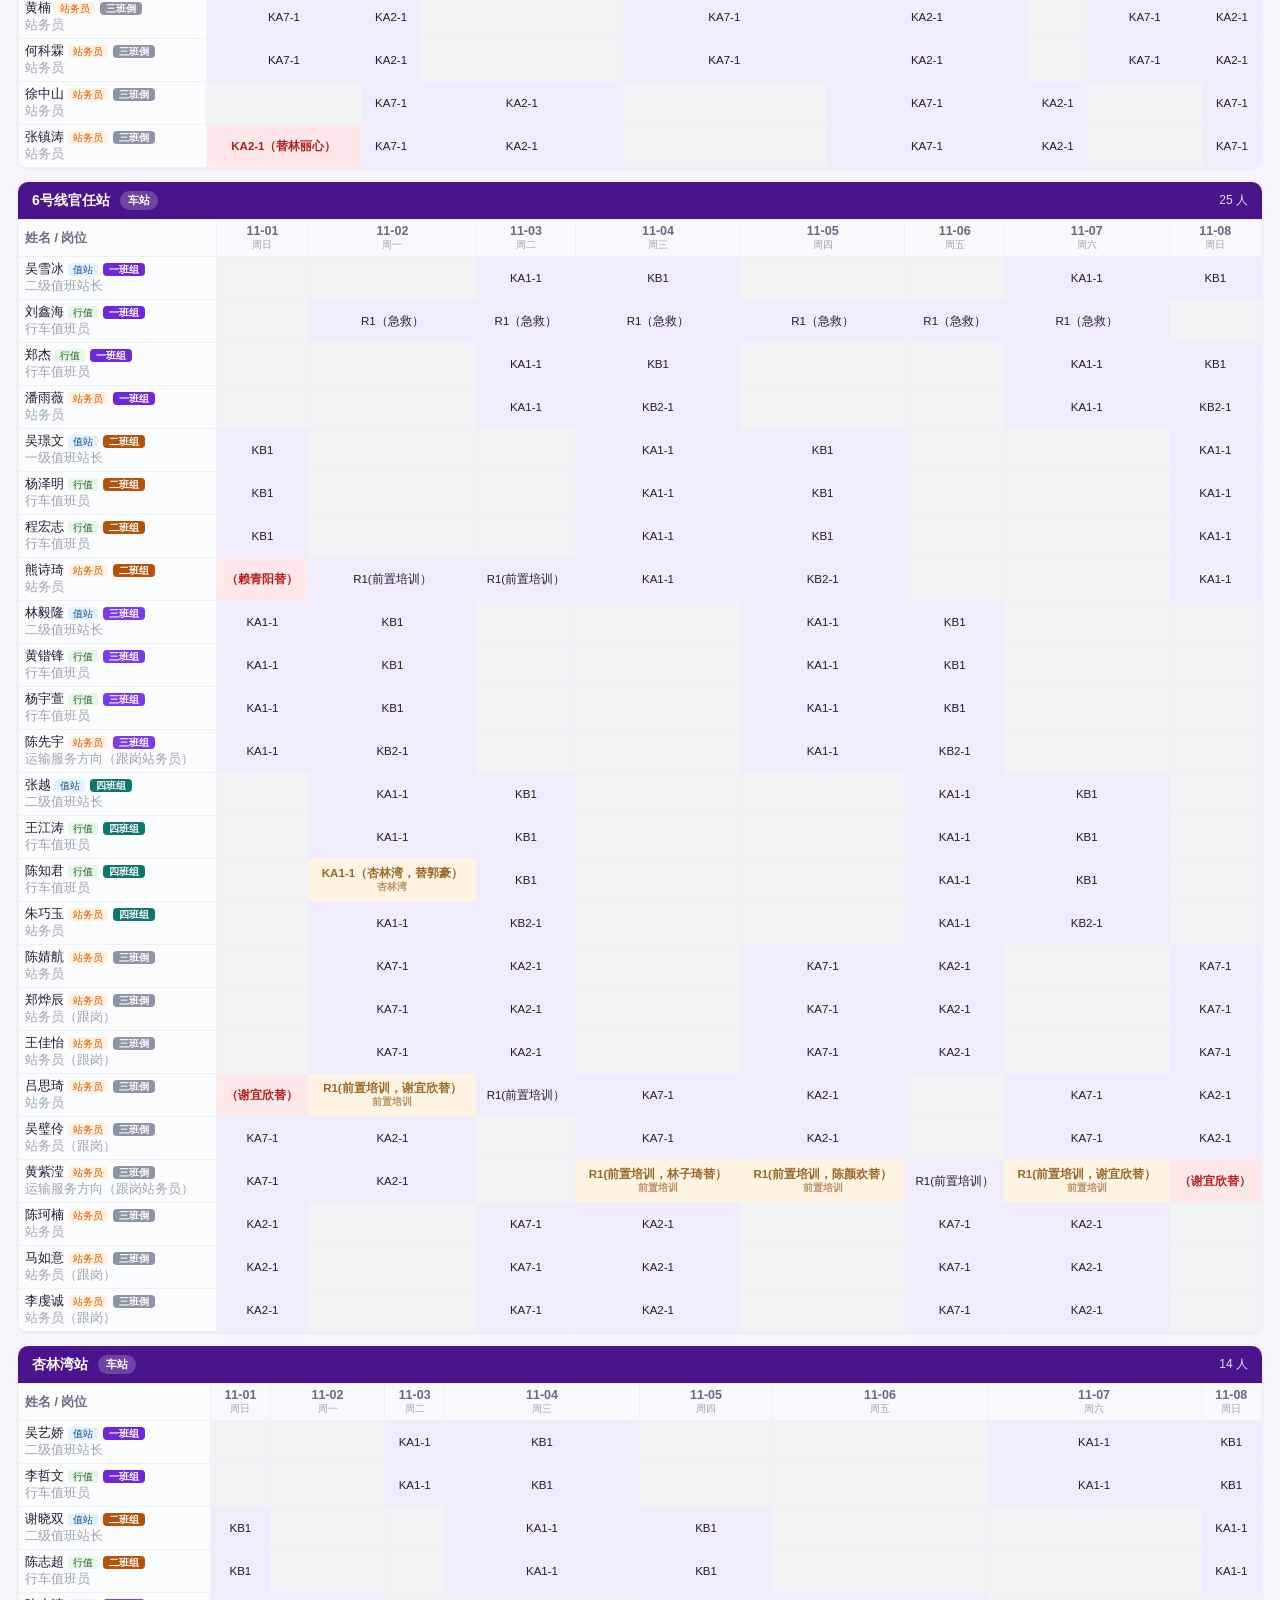
==== commit 07d494a7: "本地持久化：改动自动保存、刷新恢复，支持JSON备份/恢复；生成结果可复现 (index.html)" ====
--- a/index.html
+++ b/index.html
@@ -16,6 +16,7 @@
       </div>
     </div>
     <div class="stats" id="topStats"></div>
+    <div class="save-chip" id="saveState" title="改动自动保存在本机浏览器，不上传服务器">本地未保存</div>
     <div class="actions">
       <button id="btnExtToggleTop" class="btn accent">📅 延续周期</button>
       <button id="btnGenerate" class="btn primary">⚡ 生成 / 确认排班</button>
@@ -25,6 +26,7 @@
           <button data-exp="shift">📋 排班班表</button>
           <button data-exp="result">📊 月结果考勤报表</button>
           <button data-exp="matrix">🗓 月考勤排班报表</button>
+          <button data-exp="backup">💾 备份数据（JSON）</button>
         </div>
       </div>
       <button id="btnReset" class="btn ghost">↺ 重置示例</button>
@@ -109,6 +111,8 @@
           </select>
           <button id="btnBulkHour" class="btn sm primary">应用</button>
         </span>
+        <button id="btnRestore" class="btn sm ghost" title="从备份 JSON 恢复人员与变动登记">↥ 恢复备份</button>
+        <input type="file" id="restoreFile" accept=".json,application/json" hidden />
       </div>
       <div id="peopleArea" class="people-area"></div>
     </section>
